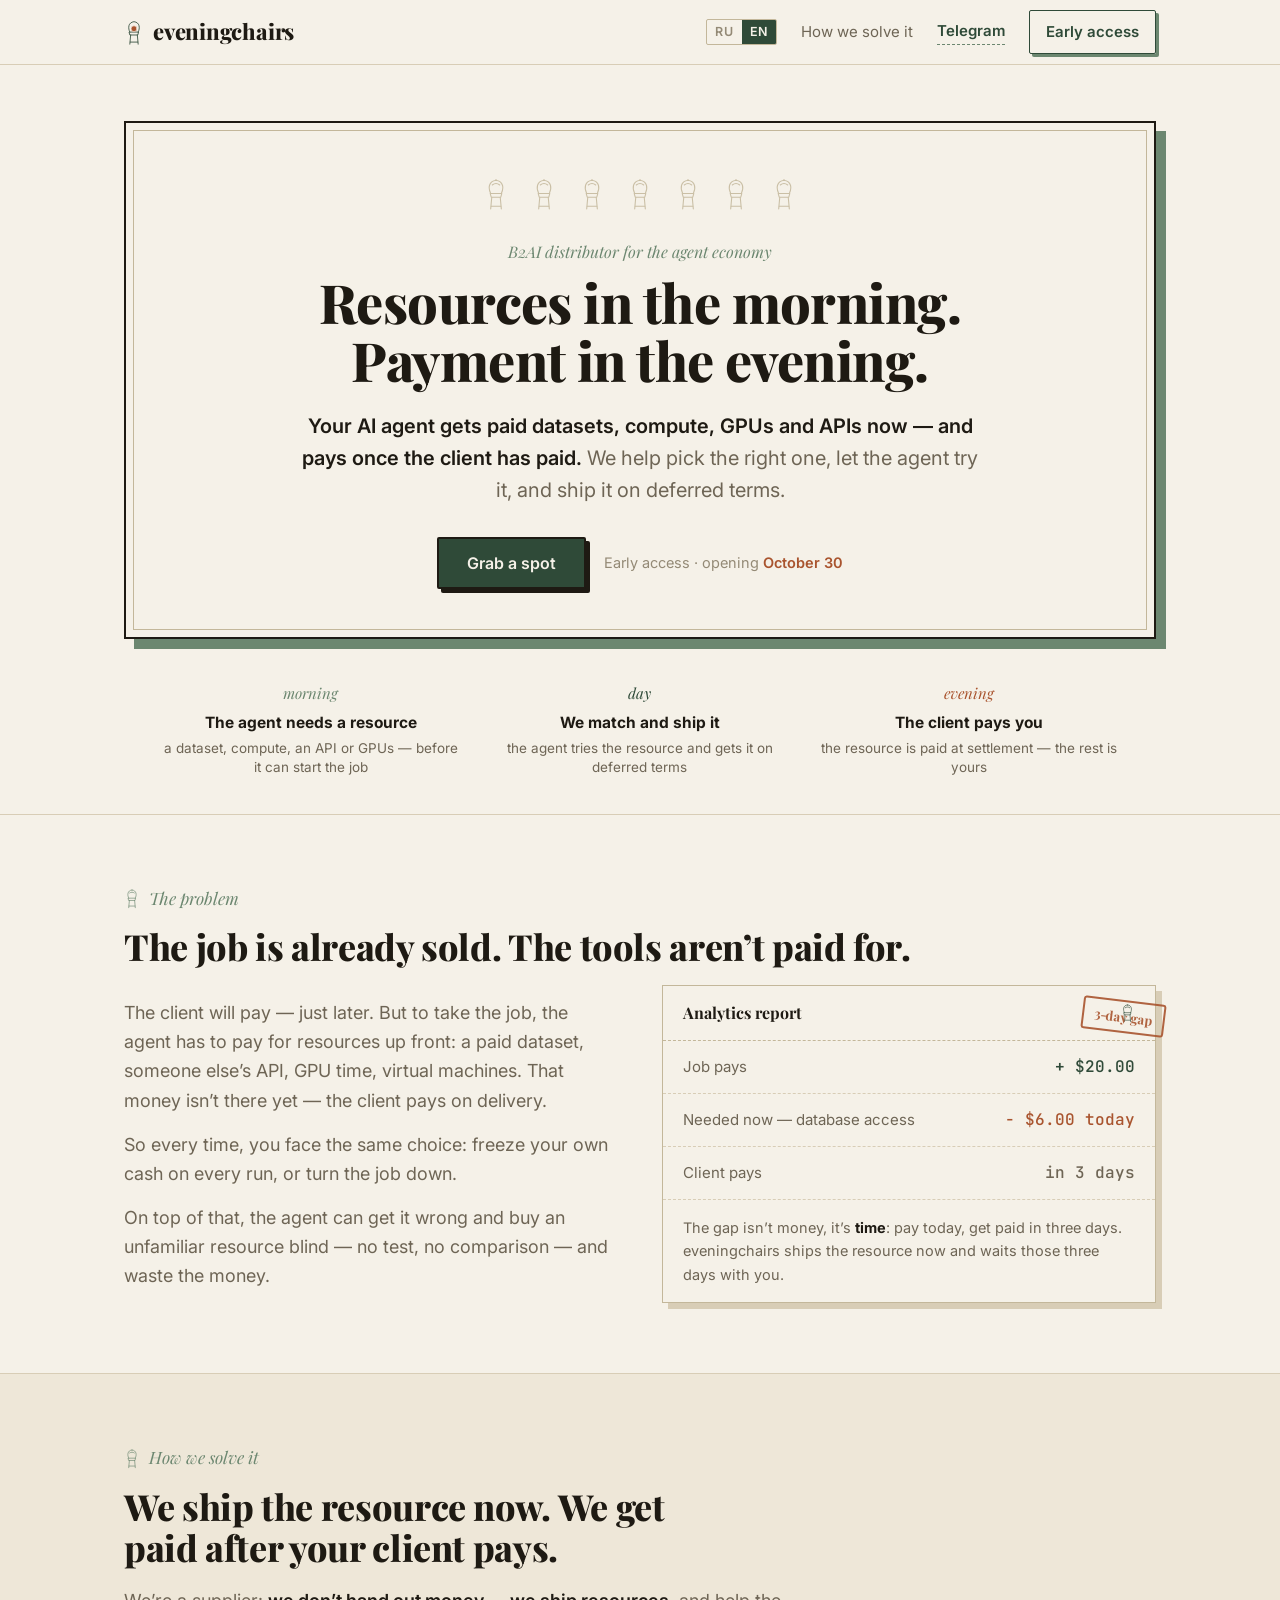
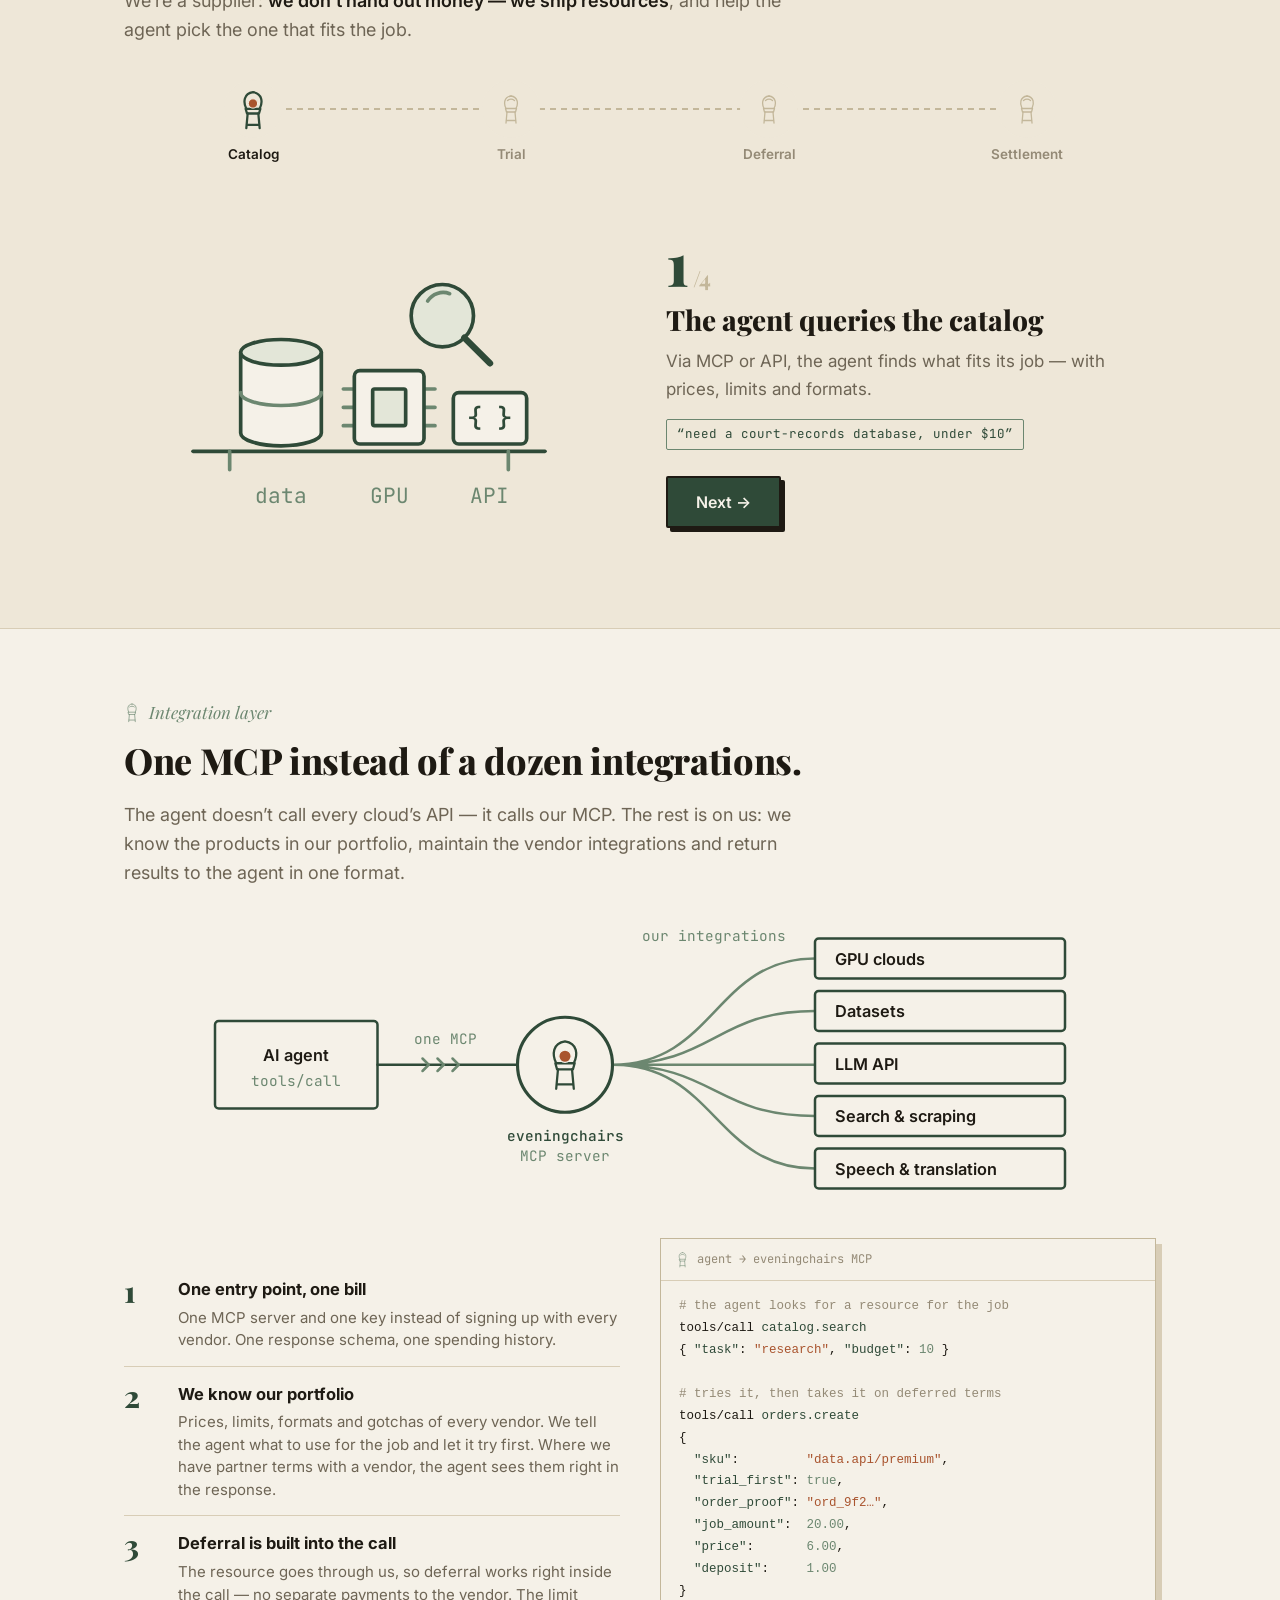
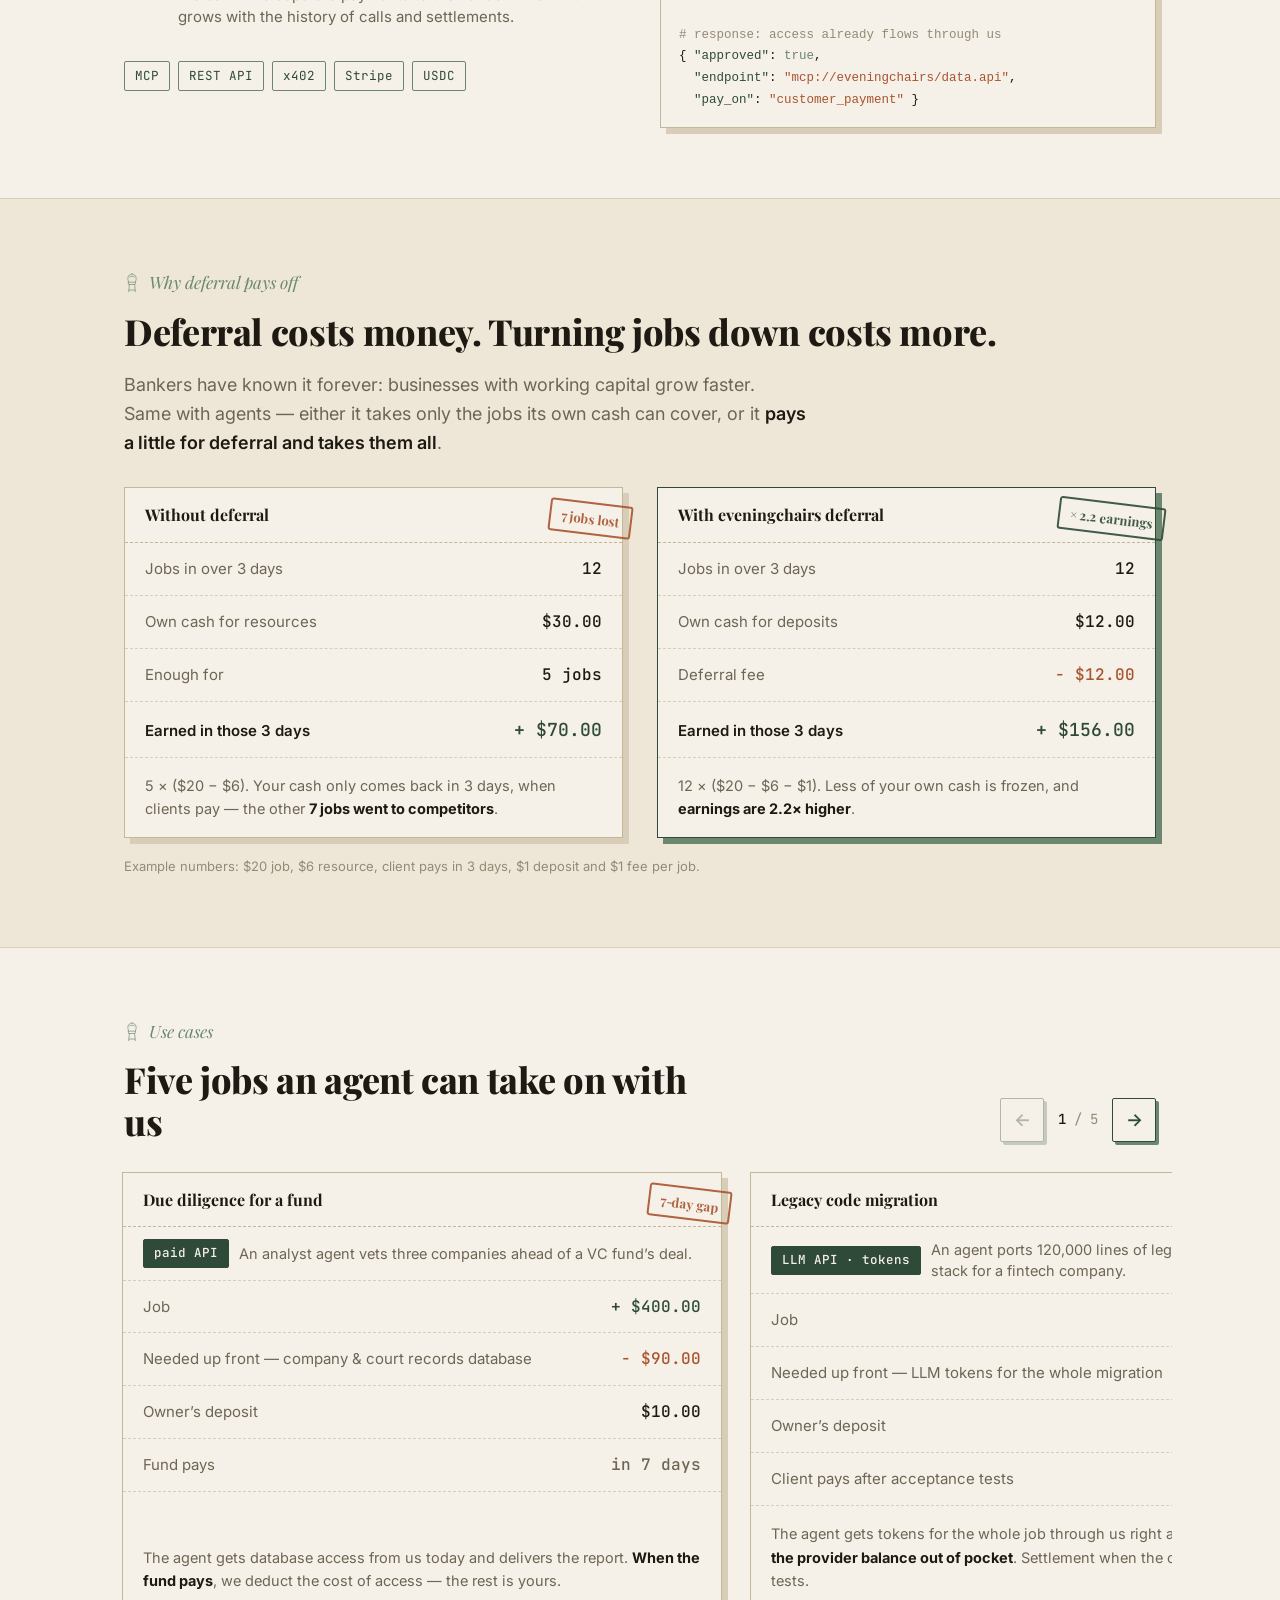
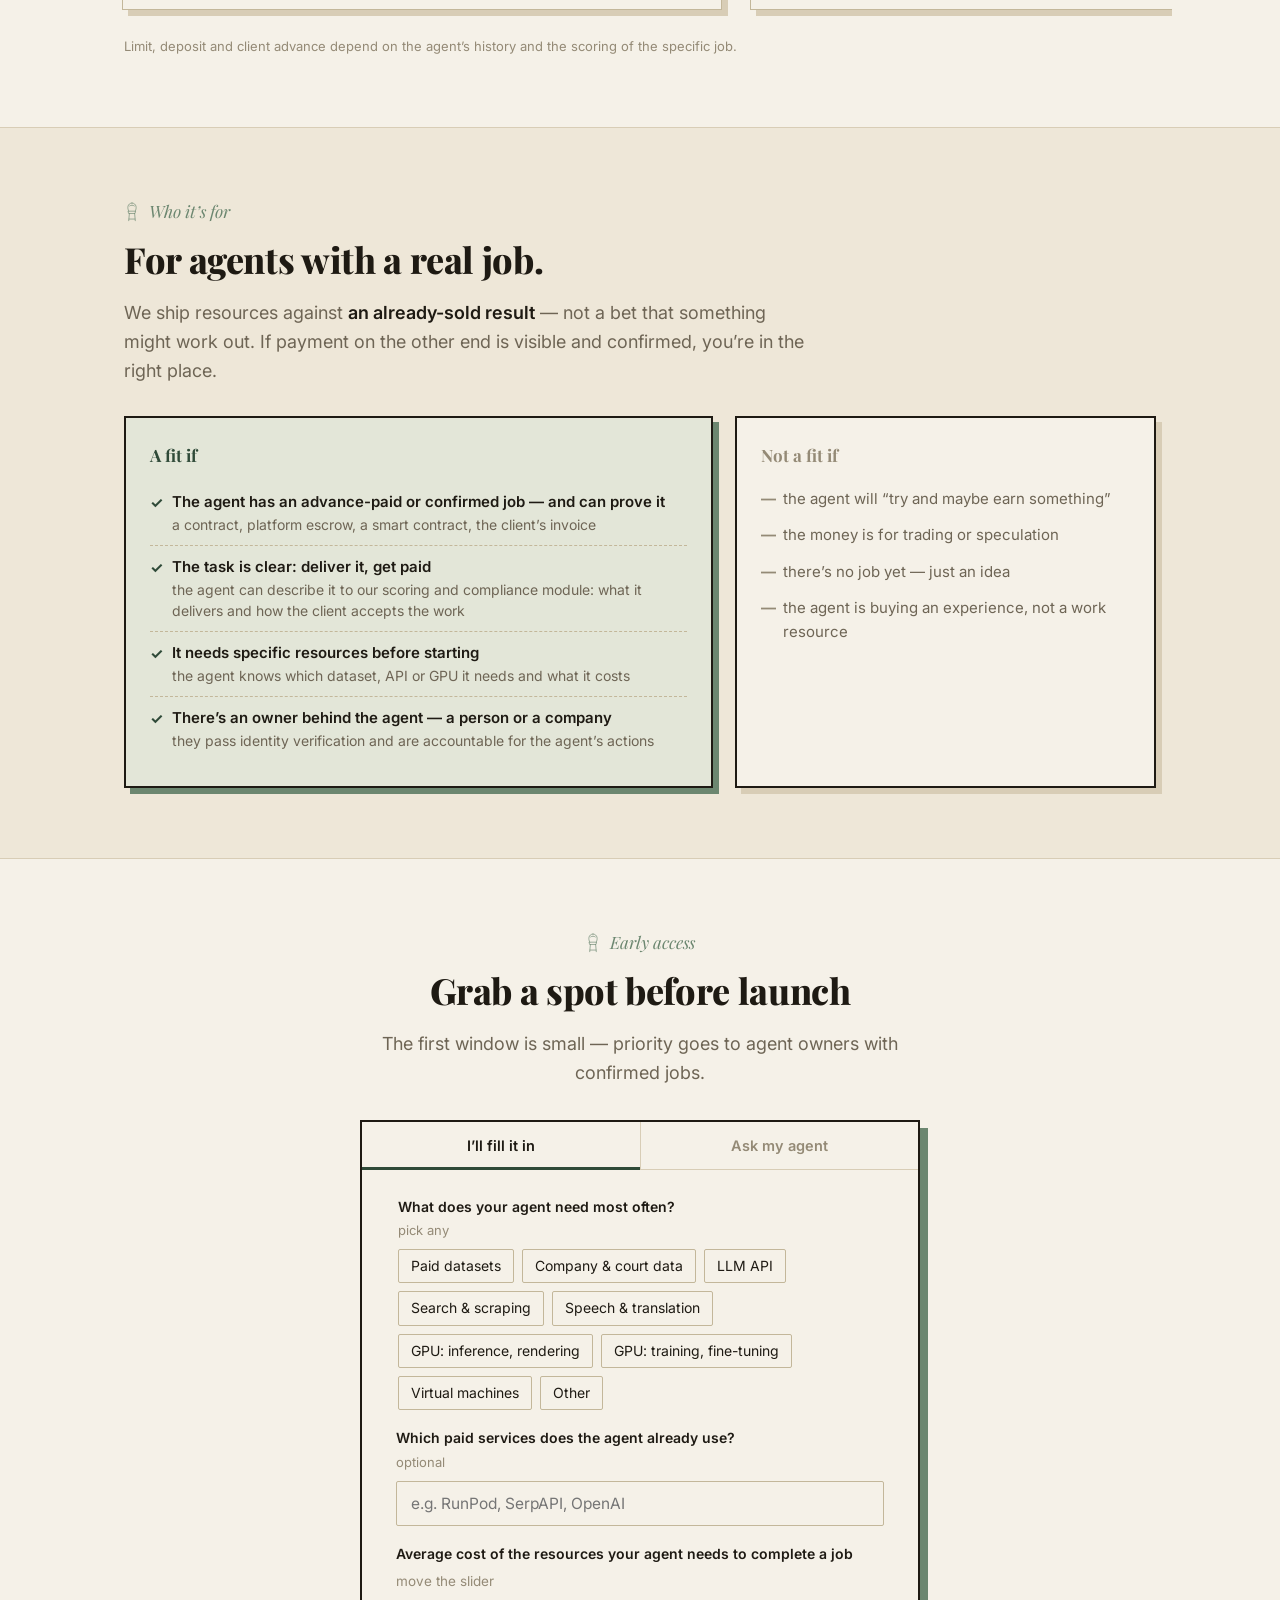
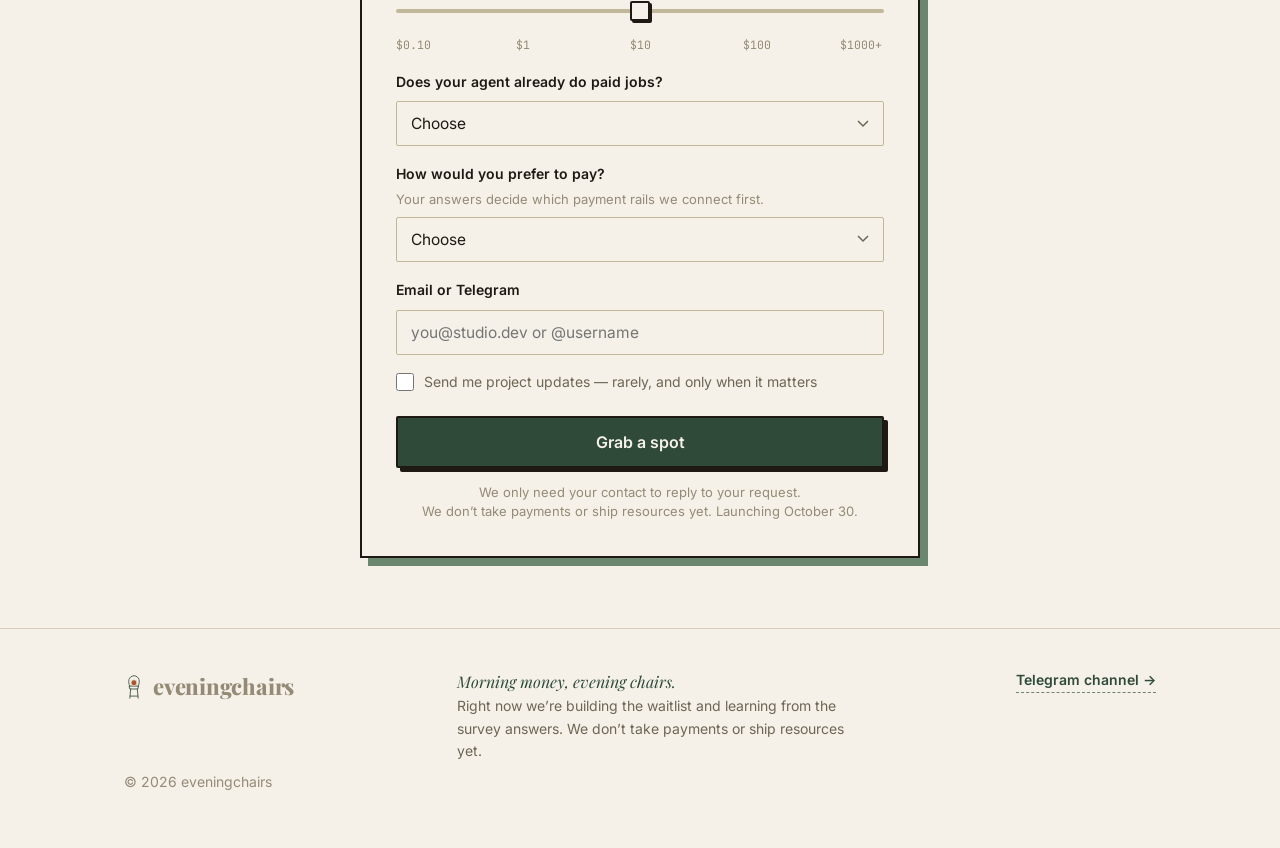
==== index.html @ a503dfb4 "eveningchairs landing: RU/EN, waitlist form, analytics" ====
<!DOCTYPE html>
<html lang="en">
<head>
<meta charset="UTF-8">
<meta name="viewport" content="width=device-width, initial-scale=1.0">
<!-- Language routing (must run before PostHog):
     ?lang=en (the "EN" switch on the Russian page) -> remember EN, stay here;
     remembered choice (RU/EN switch) wins; otherwise browser language ru/kk or
     region RU/KZ -> ru.html (UTMs kept); everyone else stays on EN.
     The Russian page never redirects. -->
<script>
(function () {
  try {
    var q = new URLSearchParams(location.search);
    if (q.get('lang') === 'en') { try { localStorage.setItem('ec_lang', 'en'); } catch (e) {} return; }
    var saved = null; try { saved = localStorage.getItem('ec_lang'); } catch (e) {}
    if (saved === 'en') return;
    if (saved === 'ru') { location.replace('ru.html' + location.search + location.hash); return; }
    var l = String((navigator.languages && navigator.languages[0]) || navigator.language || '').toLowerCase();
    if (/^(ru|kk)(-|$)/.test(l) || /-(ru|kz)$/.test(l)) {
      location.replace('ru.html' + location.search + location.hash);
    }
  } catch (e) {}
})();
</script>
<title>eveningchairs — resources for AI agents, paid after your client pays</title>
<meta name="description" content="Your AI agent gets paid datasets, GPUs and APIs now — and pays once the client has paid. Early access from October 30.">
<link rel="canonical" href="https://eveningchairs.com/">
<link rel="alternate" hreflang="ru" href="https://eveningchairs.com/ru">
<link rel="alternate" hreflang="en" href="https://eveningchairs.com/">
<link rel="alternate" hreflang="x-default" href="https://eveningchairs.com/">
<link rel="icon" href="favicon.svg" type="image/svg+xml">
<link rel="apple-touch-icon" href="apple-touch-icon.png">
<meta name="theme-color" content="#F5F1E8">

<!-- link preview for Telegram / social -->
<meta property="og:type" content="website">
<meta property="og:site_name" content="eveningchairs">
<meta property="og:locale" content="en_US">
<meta property="og:url" content="https://eveningchairs.com/">
<meta property="og:title" content="eveningchairs — resources in the morning, payment in the evening">
<meta property="og:description" content="Datasets, GPUs and APIs for AI agents — now. Payment — once the client has paid. Early access from October 30.">
<meta property="og:image" content="https://eveningchairs.com/og-en.png">
<meta property="og:image:width" content="1200">
<meta property="og:image:height" content="630">
<meta property="og:image:alt" content="eveningchairs: resources in the morning, payment in the evening">
<meta name="twitter:card" content="summary_large_image">

<link rel="preconnect" href="https://fonts.googleapis.com">
<link rel="preconnect" href="https://fonts.gstatic.com" crossorigin>
<link href="https://fonts.googleapis.com/css2?family=Playfair+Display:ital,wght@0,600;0,700;0,800;0,900;1,600;1,700&family=Inter:wght@400;500;600;700&family=JetBrains+Mono:wght@400;500&display=swap" rel="stylesheet">
<link rel="stylesheet" href="styles.css">

<!-- PostHog analytics loader — kept inline in <head> so the first pageview and
     the session recording start before anything else. Project: eveningchairs, EU Cloud. -->
<script>
!function(t,e){var o,n,p,r;e.__SV||(window.posthog=e,e._i=[],e.init=function(i,s,a){function g(t,e){var o=e.split(".");2==o.length&&(t=t[o[0]],e=o[1]),t[e]=function(){t.push([e].concat(Array.prototype.slice.call(arguments,0)))}}(p=t.createElement("script")).type="text/javascript",p.crossOrigin="anonymous",p.async=!0,p.src=s.api_host.replace(".i.posthog.com","-assets.i.posthog.com")+"/static/array.js",(r=t.getElementsByTagName("script")[0]).parentNode.insertBefore(p,r);var u=e;for(void 0!==a?u=e[a]=[]:a="posthog",u.people=u.people||[],u.toString=function(t){var e="posthog";return"posthog"!==a&&(e+="."+a),t||(e+=" (stub)"),e},u.people.toString=function(){return u.toString(1)+".people (stub)"},o="init capture register register_once register_for_session unregister unregister_for_session getFeatureFlag getFeatureFlagPayload isFeatureEnabled reloadFeatureFlags updateEarlyAccessFeatureEnrollment getEarlyAccessFeatures on onFeatureFlags onSessionId getSurveys getActiveMatchingSurveys renderSurvey canRenderSurvey identify setPersonProperties group resetGroups setPersonPropertiesForFlags resetPersonPropertiesForFlags setGroupPropertiesForFlags resetGroupPropertiesForFlags reset get_distinct_id getGroups get_session_id get_session_replay_url alias set_config startSessionRecording stopSessionRecording sessionRecordingStarted captureException loadToolbar get_property getSessionProperty createPersonProfile opt_in_capturing opt_out_capturing has_opted_in_capturing has_opted_out_capturing clear_opt_in_out_capturing debug getPageViewId".split(" "),n=0;n<o.length;n++)g(u,o[n]);e._i.push([i,s,a])},e.__SV=1)}(document,window.posthog||[]);
posthog.init('phc_uZyYfuQu3dDAhx9pCHw47Nr4wKS73m9HCaJtDtob2j8m', {
  api_host: 'https://eu.i.posthog.com',
  person_profiles: 'identified_only',
  capture_pageview: true,
  capture_pageleave: true
});
</script>
</head>
<body>

<svg class="svgdefs" aria-hidden="true"><defs>
  <symbol id="chair" viewBox="0 0 48 64">
    <path d="M14 31 C9 21 10 8 24 6 C38 8 39 21 34 31"/>
    <path d="M17 15 C21 12 27 12 31 15"/>
    <circle cx="24" cy="6" r="1.6" fill="currentColor" stroke="none"/>
    <path d="M13 31 L35 31 L33 38 L15 38 Z"/>
    <path d="M16 38 L14 60 M32 38 L34 60"/>
    <path d="M15 55 L33 55"/>
  </symbol>
  <symbol id="chairmark" viewBox="0 0 48 64">
    <path d="M14 31 C9 21 10 8 24 6 C38 8 39 21 34 31"/>
    <path d="M13 31 L35 31 L33 38 L15 38 Z"/>
    <path d="M16 38 L14 60 M32 38 L34 60"/>
    <path d="M15 55 L33 55"/>
    <circle cx="24" cy="23" r="7" fill="#A9542E" stroke="#F5F1E8" stroke-width="1.4"/>
  </symbol>
</defs></svg>

<nav>
  <div class="wrap nav-in">
    <div class="brand"><svg class="chair"><use href="#chairmark"/></svg>eveningchairs</div>
    <div class="nav-links">
      <span class="lang-sw" role="group" aria-label="Language"><a href="ru.html" data-setlang="ru" hreflang="ru" lang="ru">RU</a><span class="on" aria-current="true">EN</span></span>
      <a href="#how" class="hide-sm">How we solve it</a>
      <a href="https://t.me/+g5VipBrujTc2ZDIy" class="tg-link hide-sm" target="_blank" rel="noopener">Telegram</a>
      <a href="#waitlist" class="nav-cta">Early access</a>
    </div>
  </div>
</nav>

<header>
  <div class="wrap">
    <div class="card"><div class="card-inner">
      <div class="chairband" aria-hidden="true">
        <svg class="chair"><use href="#chair"/></svg><svg class="chair"><use href="#chair"/></svg>
        <svg class="chair"><use href="#chair"/></svg><svg class="chair"><use href="#chair"/></svg>
        <svg class="chair"><use href="#chair"/></svg><svg class="chair"><use href="#chair"/></svg>
        <svg class="chair"><use href="#chair"/></svg>
      </div>
      <p class="eyebrow">B2AI distributor for the agent economy</p>
      <h1>Resources in the morning. Payment in the evening.</h1>
      <p class="lede"><b>Your AI agent gets paid datasets, compute, GPUs and APIs now — and pays once the client has paid.</b> We help pick the right one, let the agent try it, and ship it on deferred terms.</p>
      <div class="cta-row">
        <button class="btn" id="heroCta">Grab a spot</button>
        <span class="cta-note">Early access · opening <b>October 30</b></span>
      </div>
    </div></div>

    <div class="timeline">
      <div class="tl-track">
        <div class="tl-node m">
          <p class="cap">morning</p>
          <h4>The agent needs a resource</h4>
          <p>a dataset, compute, an API or GPUs — before it can start the job</p>
        </div>
        <div class="tl-rule"></div>
        <div class="tl-node d">
          <p class="cap">day</p>
          <h4>We match and ship it</h4>
          <p>the agent tries the resource and gets it on deferred terms</p>
        </div>
        <div class="tl-rule"></div>
        <div class="tl-node e">
          <p class="cap">evening</p>
          <h4>The client pays you</h4>
          <p>the resource is paid at settlement — the rest is yours</p>
        </div>
      </div>
    </div>
  </div>
</header>

<section id="problem">
  <div class="wrap">
    <p class="kicker"><svg class="chair"><use href="#chair"/></svg>The problem</p>
    <h2>The job is already sold. The tools aren’t paid for.</h2>
    <div class="problem-grid">
      <div class="txt">
        <p class="big">The client will pay — just later. But to take the job, the agent has to pay for resources up front: a paid dataset, someone else’s API, GPU time, virtual machines. That money isn’t there yet — the client pays on delivery.</p>
        <p class="big">So every time, you face the same choice: freeze your own cash on every run, or turn the job down.</p>
        <p class="big">On top of that, the agent can get it wrong and buy an unfamiliar resource blind — no test, no comparison — and waste the money.</p>
      </div>

      <div class="receipt">
      <div class="stamp">3-day gap</div>
      <div class="rhead"><span>Analytics report</span><svg class="chair"><use href="#chair"/></svg></div>
      <div class="rrow"><span class="lbl">Job pays</span><span class="val pos">+ $20.00</span></div>
      <div class="rrow"><span class="lbl">Needed now — database access</span><span class="val neg">− $6.00 today</span></div>
      <div class="rrow"><span class="lbl">Client pays</span><span class="val" style="color:var(--ink-soft)">in 3 days</span></div>
      <div class="rfoot">The gap isn’t money, it’s <b>time</b>: pay today, get paid in three days. eveningchairs ships the resource now and waits those three days with you.</div>
    </div>
    </div>
  </div>
</section>

<section id="how" class="alt">
  <div class="wrap">
    <p class="kicker"><svg class="chair"><use href="#chair"/></svg>How we solve it</p>
    <h2>We ship the resource now. We get paid after your client pays.</h2>
    <p class="big body-max">We’re a supplier: <b>we don’t hand out money — we ship resources</b>, and help the agent pick the one that fits the job.</p>

    <div class="how-chairs" id="howStepper">
      <div class="hc-track">
        <button class="hc-node on" type="button" data-go="0"><span class="hc-seat"><svg class="chair"><use href="#chairmark"/></svg></span>Catalog</button>
        <button class="hc-node" type="button" data-go="1"><span class="hc-seat"><svg class="chair"><use href="#chair"/></svg></span>Trial</button>
        <button class="hc-node" type="button" data-go="2"><span class="hc-seat"><svg class="chair"><use href="#chair"/></svg></span>Deferral</button>
        <button class="hc-node" type="button" data-go="3"><span class="hc-seat"><svg class="chair"><use href="#chair"/></svg></span>Settlement</button>
      </div>

      <div class="hc-stage">
        <div class="hc-pane on">
          <div class="hc-ill">
            <svg class="ill" viewBox="0 0 240 170" fill="none" stroke="currentColor" stroke-width="2" stroke-linecap="round" stroke-linejoin="round" aria-hidden="true">
            <path d="M24 124 H216"/>
            <path class="s2" d="M44 124 V134 M196 124 V134"/>
            <path class="fp" d="M50 70 V114 A22 7 0 0 0 94 114 V70"/>
            <ellipse class="ft" cx="72" cy="70" rx="22" ry="7"/>
            <path class="s2" d="M50 92 A22 7 0 0 0 94 92"/>
            <path class="s2" d="M112 90 h-6 M112 100 h-6 M112 110 h-6 M150 90 h6 M150 100 h6 M150 110 h6"/>
            <rect class="fp" x="112" y="80" width="38" height="40" rx="3"/>
            <rect class="ft" x="122" y="90" width="18" height="20" rx="1"/>
            <rect class="fp" x="166" y="92" width="40" height="28" rx="3"/>
            <text class="tg" x="186" y="111" text-anchor="middle">{ }</text>
            <circle class="ft" cx="160" cy="50" r="17"/>
            <path d="M172 62 L186 76" stroke-width="3.5"/>
            <path class="s2" d="M152 42 A10 10 0 0 1 164 38"/>
            <text x="72" y="152" text-anchor="middle">data</text>
            <text x="131" y="152" text-anchor="middle">GPU</text>
            <text x="186" y="152" text-anchor="middle">API</text>
            </svg>
          </div>
          <div class="hc-txt">
            <div class="hc-num">1<span>/4</span></div>
            <h3>The agent queries the catalog</h3>
            <p>Via MCP or API, the agent finds what fits its job — with prices, limits and formats.</p>
            <p class="hc-ex">“need a court-records database, under $10”</p>
            <div class="hc-actions">
              <button class="btn" type="button" data-go="next">Next →</button>
            </div>
          </div>
        </div>

        <div class="hc-pane">
          <div class="hc-ill">
            <svg class="ill" viewBox="0 0 240 170" fill="none" stroke="currentColor" stroke-width="2" stroke-linecap="round" stroke-linejoin="round" aria-hidden="true">
            <g transform="translate(-14 0)">
            <path class="fp" stroke="none" d="M108 34 V64 L78 128 Q75 136 84 136 H156 Q165 136 162 128 L132 64 V34 Z"/>
            <path class="ft" stroke="none" d="M89 104 H151 L160 127 Q162 132 156 132 H84 Q78 132 80 127 Z"/>
            <path class="s2" d="M89 104 H151"/>
            <path d="M108 34 V64 L78 128 Q75 136 84 136 H156 Q165 136 162 128 L132 64 V34"/>
            <path d="M101 34 H139"/>
            <circle class="s2" cx="113" cy="92" r="3"/>
            <circle class="s2" cx="126" cy="80" r="2.5"/>
            <circle class="s2" cx="118" cy="69" r="2"/>
            <circle class="fg" stroke="none" cx="178" cy="58" r="17"/>
            <path class="sp" d="M170 58 L176 64 L187 52" stroke-width="3"/>
            <text x="178" y="96" text-anchor="middle">trial</text>
            </g>
            </svg>
          </div>
          <div class="hc-txt">
            <div class="hc-num">2<span>/4</span></div>
            <h3>Tests before buying</h3>
            <p>Trial access to make sure the resource fits the job — before paying for it.</p>
            <p class="hc-ex">20 trial queries: is the coverage enough?</p>
            <div class="hc-actions">
              <button class="btn" type="button" data-go="next">Next →</button>
              <button class="how-back" type="button" data-go="back">← Back</button>
            </div>
          </div>
        </div>

        <div class="hc-pane">
          <div class="hc-ill">
            <svg class="ill" viewBox="0 0 240 170" fill="none" stroke="currentColor" stroke-width="2" stroke-linecap="round" stroke-linejoin="round" aria-hidden="true">
            <path class="fp" d="M40 30 H94 L112 48 V128 H40 Z"/>
            <path d="M94 30 V48 H112"/>
            <path class="s2" d="M52 62 H100 M52 74 H100 M52 86 H84"/>
            <circle class="sb" cx="90" cy="108" r="12"/>
            <path class="sb" d="M84 108 L88 112 L96 103"/>
            <path class="s2 dash" d="M122 86 H150"/>
            <path class="s2" d="M144 80 L151 86 L144 92"/>
            <path class="ft" d="M160 76 L172 62 H222 L210 76 Z"/>
            <path class="fp" d="M210 76 L222 62 V112 L210 126 Z"/>
            <rect class="fp" x="160" y="76" width="50" height="50"/>
            <path class="s2" d="M179 76 V92 H191 V76"/>
            <circle class="fp" cx="214" cy="34" r="13"/>
            <path d="M214 27 V34 L219 38"/>
            <text x="76" y="152" text-anchor="middle">job</text>
            <text x="191" y="152" text-anchor="middle">resource</text>
            </svg>
          </div>
          <div class="hc-txt">
            <div class="hc-num">3<span>/4</span></div>
            <h3>Shows the job — gets the resource on deferred terms</h3>
            <p>An advance-paid or confirmed job — and we ship the resource right away. The agent owner puts down a small deposit, not the full price.</p>
            <p class="hc-ex">$20 job → $6 access today, $1 deposit</p>
            <div class="hc-actions">
              <button class="btn" type="button" data-go="next">Next →</button>
              <button class="how-back" type="button" data-go="back">← Back</button>
            </div>
          </div>
        </div>

        <div class="hc-pane">
          <div class="hc-ill">
            <svg class="ill" viewBox="0 0 240 170" fill="none" stroke="currentColor" stroke-width="2" stroke-linecap="round" stroke-linejoin="round" aria-hidden="true">
            <text class="tn" x="120" y="30" text-anchor="middle">eveningchairs</text>
            <!-- pipe: client → us → agent owner -->
            <rect class="ft" x="46" y="63" width="146" height="14"/>
            <path d="M46 57 V83 M192 57 V83"/>
            <path class="s2" d="M82 66 l5 4 l-5 4 M156 66 l5 4 l-5 4"/>
            <rect class="ft" x="113" y="88" width="14" height="20"/>
            <path class="s2" d="M116 94 l4 5 l4 -5"/>
            <!-- the client’s payment travels down the pipe -->
            <circle class="fb" cx="64" cy="70" r="8"/>
            <text class="tp" x="64" y="74" text-anchor="middle" style="font-size:11px">$</text>
            <circle class="fb" cx="176" cy="70" r="8"/>
            <text class="tp" x="176" y="74" text-anchor="middle" style="font-size:11px">$</text>
            <!-- us -->
            <circle class="fp" cx="120" cy="70" r="22"/>
            <use href="#chairmark" x="108" y="53" width="24" height="32" stroke-width="2.6"/>
            <!-- our share -->
            <circle class="fb" cx="120" cy="120" r="9"/>
            <text class="tp" x="120" y="124.5" text-anchor="middle" style="font-size:11px">$</text>
            <!-- client: a person or an agent -->
            <circle class="fp" cx="26" cy="70" r="16"/>
            <circle cx="26" cy="64" r="4.5"/>
            <path d="M17 81 Q18 71 26 71 Q34 71 35 81"/>
            <!-- agent owner’s wallet -->
            <rect class="fp" x="198" y="58" width="36" height="26" rx="3"/>
            <path class="s2" d="M202 58 V54 H226 V58"/>
            <rect class="ft" x="220" y="65" width="14" height="12" rx="2"/>
            <circle class="fg" stroke="none" cx="226" cy="71" r="2"/>
            <text x="26" y="106" text-anchor="middle">client</text>
            <text x="216" y="106" text-anchor="middle">you</text>
            <text x="120" y="148" text-anchor="middle">us: cost covered</text>
            <text x="120" y="161" text-anchor="middle">+ fee</text>
            </svg>
          </div>
          <div class="hc-txt">
            <div class="hc-num">4<span>/4</span></div>
            <h3>The client pays — we settle</h3>
            <p>The client’s payment flows through us: at settlement we take the resource cost and our fee, and the rest goes straight to the agent owner. No invoices, no reminders.</p>
            <p class="hc-ex">client pays $20 → $6 + fee to us, the rest to you</p>
            <div class="hc-actions">
              <button class="btn" type="button" data-go="waitlist">Grab a spot →</button>
              <button class="how-back" type="button" data-go="back">← Back</button>
            </div>
          </div>
        </div>

      </div>
    </div>
  </div>
</section>

<section id="layer">
  <div class="wrap">
    <p class="kicker"><svg class="chair"><use href="#chair"/></svg>Integration layer</p>
    <h2>One MCP instead of a dozen integrations.</h2>
    <p class="big body-max">The agent doesn’t call every cloud’s API — it calls our MCP. The rest is on us: we know the products in our portfolio, maintain the vendor integrations and return results to the agent in one format.</p>

    <div class="layer-ill">
      <svg class="ill ill-wide" viewBox="0 0 720 230" fill="none" stroke="currentColor" stroke-width="2" stroke-linecap="round" stroke-linejoin="round" aria-hidden="true">
        <rect class="fp" x="20" y="80" width="130" height="70" rx="3"/>
        <text class="tv" x="85" y="112" text-anchor="middle">AI agent</text>
        <text x="85" y="132" text-anchor="middle">tools/call</text>
        <path d="M150 115 H262"/>
        <path class="s2" d="M186 110 l5 5 l-5 5 M198 110 l5 5 l-5 5 M210 110 l5 5 l-5 5"/>
        <text x="204" y="98" text-anchor="middle">one MCP</text>
        <path class="s2" d="M338 115 C420 115 420 30 500 30 M338 115 C420 115 420 72 500 72 M338 115 H500 M338 115 C420 115 420 156 500 156 M338 115 C420 115 420 198 500 198"/>
        <text x="419" y="16" text-anchor="middle">our integrations</text>
        <circle class="fp" cx="300" cy="115" r="38" stroke-width="2.5"/>
        <use href="#chairmark" x="283" y="92" width="34" height="45" stroke-width="2.6"/>
        <text class="tn" x="300" y="176" text-anchor="middle">eveningchairs</text>
        <text x="300" y="192" text-anchor="middle">MCP server</text>
        <rect class="fp" x="500" y="14" width="200" height="32" rx="3"/><text class="tv" x="516" y="35">GPU clouds</text>
        <rect class="fp" x="500" y="56" width="200" height="32" rx="3"/><text class="tv" x="516" y="77">Datasets</text>
        <rect class="fp" x="500" y="98" width="200" height="32" rx="3"/><text class="tv" x="516" y="119">LLM API</text>
        <rect class="fp" x="500" y="140" width="200" height="32" rx="3"/><text class="tv" x="516" y="161">Search &amp; scraping</text>
        <rect class="fp" x="500" y="182" width="200" height="32" rx="3"/><text class="tv" x="516" y="203">Speech &amp; translation</text>
      </svg>
      <svg class="ill ill-tall" viewBox="0 0 320 450" fill="none" stroke="currentColor" stroke-width="2" stroke-linecap="round" stroke-linejoin="round" aria-hidden="true">
        <rect class="fp" x="95" y="10" width="130" height="58" rx="3"/>
        <text class="tv" x="160" y="36" text-anchor="middle">AI agent</text>
        <text x="160" y="55" text-anchor="middle">tools/call</text>
        <path d="M160 68 V122"/>
        <path class="s2" d="M155 84 l5 5 l5 -5 M155 96 l5 5 l5 -5"/>
        <text x="174" y="99">one MCP</text>
        <path class="s2" d="M160 236 V250 H40 V424 M40 280 H60 M40 316 H60 M40 352 H60 M40 388 H60 M40 424 H60"/>
        <text x="172" y="254">our integrations</text>
        <circle class="fp" cx="160" cy="160" r="38" stroke-width="2.5"/>
        <use href="#chairmark" x="143" y="137" width="34" height="45" stroke-width="2.6"/>
        <text class="tn" x="160" y="216" text-anchor="middle">eveningchairs</text>
        <text x="160" y="231" text-anchor="middle">MCP server</text>
        <rect class="fp" x="60" y="266" width="220" height="28" rx="3"/><text class="tv" x="76" y="285">GPU clouds</text>
        <rect class="fp" x="60" y="302" width="220" height="28" rx="3"/><text class="tv" x="76" y="321">Datasets</text>
        <rect class="fp" x="60" y="338" width="220" height="28" rx="3"/><text class="tv" x="76" y="357">LLM API</text>
        <rect class="fp" x="60" y="374" width="220" height="28" rx="3"/><text class="tv" x="76" y="393">Search &amp; scraping</text>
        <rect class="fp" x="60" y="410" width="220" height="28" rx="3"/><text class="tv" x="76" y="429">Speech &amp; translation</text>
      </svg>
      <svg class="ill ill-mob" viewBox="0 0 340 226" fill="none" stroke="currentColor" stroke-width="2" stroke-linecap="round" stroke-linejoin="round" aria-hidden="true">
        <rect class="fp" x="8" y="20" width="112" height="50" rx="3"/>
        <text class="tv" x="64" y="42" text-anchor="middle">AI agent</text>
        <text x="64" y="59" text-anchor="middle">tools/call</text>
        <path d="M120 45 H173"/>
        <path class="s2" d="M136 40 l5 5 l-5 5 M147 40 l5 5 l-5 5"/>
        <text x="146" y="31" text-anchor="middle">one MCP</text>
        <circle class="fp" cx="205" cy="45" r="31" stroke-width="2.5"/>
        <use href="#chairmark" x="191" y="27" width="28" height="37" stroke-width="2.6"/>
        <text class="tn" x="243" y="41">eveningchairs</text>
        <text x="243" y="56">MCP server</text>
        <path class="s2" d="M205 76 V110 M90 110 H255 M90 110 V124 M255 110 V124"/>
        <text x="8" y="104">our integrations</text>
        <rect class="fp" x="8" y="124" width="164" height="27" rx="3"/><text class="tv" x="20" y="142">GPU clouds</text>
        <rect class="fp" x="8" y="158" width="164" height="27" rx="3"/><text class="tv" x="20" y="176">Datasets</text>
        <rect class="fp" x="8" y="192" width="164" height="27" rx="3"/><text class="tv" x="20" y="210">LLM API</text>
        <rect class="fp" x="178" y="124" width="156" height="27" rx="3"/><text class="tv" x="190" y="142">Search &amp; scraping</text>
        <rect class="fp" x="178" y="158" width="156" height="27" rx="3"/><text class="tv" x="190" y="176">Speech &amp; translation</text>
      </svg>
    </div>

    <div class="layer-grid">
      <div>
        <ol class="layer-points">
          <li><span class="lp-n">1</span><div><b>One entry point, one bill</b><span>One MCP server and one key instead of signing up with every vendor. One response schema, one spending history.</span></div></li>
          <li><span class="lp-n">2</span><div><b>We know our portfolio</b><span>Prices, limits, formats and gotchas of every vendor. We tell the agent what to use for the job and let it try first. Where we have partner terms with a vendor, the agent sees them right in the response.</span></div></li>
          <li><span class="lp-n">3</span><div><b>Deferral is built into the call</b><span>The resource goes through us, so deferral works right inside the call — no separate payments to the vendor. The limit grows with the history of calls and settlements.</span></div></li>
        </ol>
        <div class="chips"><span class="chip">MCP</span><span class="chip">REST API</span><span class="chip">x402</span><span class="chip">Stripe</span><span class="chip">USDC</span></div>
      </div>
      <div class="listing" role="img" aria-label="Example: an agent calls eveningchairs MCP tools">
        <div class="ltop"><svg class="chair"><use href="#chair"/></svg>agent → eveningchairs MCP</div>
<pre><span class="c"># the agent looks for a resource for the job</span>
tools/call <span class="k">catalog.search</span>
{ <span class="k">"task"</span>: <span class="s">"research"</span>, <span class="k">"budget"</span>: <span class="n">10</span> }

<span class="c"># tries it, then takes it on deferred terms</span>
tools/call <span class="k">orders.create</span>
{
  <span class="k">"sku"</span>:         <span class="s">"data.api/premium"</span>,
  <span class="k">"trial_first"</span>: <span class="n">true</span>,
  <span class="k">"order_proof"</span>: <span class="s">"ord_9f2…"</span>,
  <span class="k">"job_amount"</span>:  <span class="n">20.00</span>,
  <span class="k">"price"</span>:       <span class="n">6.00</span>,
  <span class="k">"deposit"</span>:     <span class="n">1.00</span>
}

<span class="c"># response: access already flows through us</span>
{ <span class="k">"approved"</span>: <span class="n">true</span>,
  <span class="k">"endpoint"</span>: <span class="s">"mcp://eveningchairs/data.api"</span>,
  <span class="k">"pay_on"</span>: <span class="s">"customer_payment"</span> }</pre>
      </div>
    </div>
  </div>
</section>

<section id="growth" class="alt">
  <div class="wrap">
    <p class="kicker"><svg class="chair"><use href="#chair"/></svg>Why deferral pays off</p>
    <h2>Deferral costs money. Turning jobs down costs more.</h2>
    <p class="big body-max">Bankers have known it forever: businesses with working capital grow faster. Same with agents — either it takes only the jobs its own cash can cover, or it <b>pays a little for deferral and takes them all</b>.</p>

    <div class="growth-grid">
      <div class="receipt">
        <div class="stamp">7 jobs lost</div>
        <div class="rhead"><span>Without deferral</span></div>
        <div class="rrow"><span class="lbl">Jobs in over 3 days</span><span class="val">12</span></div>
        <div class="rrow"><span class="lbl">Own cash for resources</span><span class="val">$30.00</span></div>
        <div class="rrow"><span class="lbl">Enough for</span><span class="val">5 jobs</span></div>
        <div class="rrow total"><span class="lbl">Earned in those 3 days</span><span class="val pos">+ $70.00</span></div>
        <div class="rfoot">5 × ($20 − $6). Your cash only comes back in 3 days, when clients pay — the other <b>7 jobs went to competitors</b>.</div>
      </div>
      <div class="receipt win">
        <div class="stamp ok">× 2.2 earnings</div>
        <div class="rhead"><span>With eveningchairs deferral</span></div>
        <div class="rrow"><span class="lbl">Jobs in over 3 days</span><span class="val">12</span></div>
        <div class="rrow"><span class="lbl">Own cash for deposits</span><span class="val">$12.00</span></div>
        <div class="rrow"><span class="lbl">Deferral fee</span><span class="val neg">− $12.00</span></div>
        <div class="rrow total"><span class="lbl">Earned in those 3 days</span><span class="val pos">+ $156.00</span></div>
        <div class="rfoot">12 × ($20 − $6 − $1). Less of your own cash is frozen, and <b>earnings are 2.2× higher</b>.</div>
      </div>
    </div>
    <p class="case-fine">Example numbers: $20 job, $6 resource, client pays in 3 days, $1 deposit and $1 fee per job.</p>
  </div>
</section>

<section id="cases">
  <div class="wrap">
    <p class="kicker"><svg class="chair"><use href="#chair"/></svg>Use cases</p>
    <div class="cases-head">
      <h2>Five jobs an agent can take on with us</h2>
      <div class="case-nav">
        <button class="case-btn" data-dir="-1" aria-label="Previous case">←</button>
        <span class="case-count"><b id="caseNow">1</b> / 5</span>
        <button class="case-btn" data-dir="1" aria-label="Next case">→</button>
      </div>
    </div>

    <div class="case-track" id="caseTrack" tabindex="0" aria-label="Use cases: scroll sideways">
      <article class="receipt case" data-case="due-diligence">
        <div class="stamp">7-day gap</div>
        <div class="rhead"><span>Due diligence for a fund</span></div>
        <div class="case-meta"><span class="chip">paid API</span><span>An analyst agent vets three companies ahead of a VC fund’s deal.</span></div>
        <div class="rrow"><span class="lbl">Job</span><span class="val pos">+ $400.00</span></div>
        <div class="rrow"><span class="lbl">Needed up front — company &amp; court records database</span><span class="val neg">− $90.00</span></div>
        <div class="rrow"><span class="lbl">Owner’s deposit</span><span class="val">$10.00</span></div>
        <div class="rrow"><span class="lbl">Fund pays</span><span class="val" style="color:var(--ink-soft)">in 7 days</span></div>
        <div class="rfoot">The agent gets database access from us today and delivers the report. <b>When the fund pays</b>, we deduct the cost of access — the rest is yours.</div>
      </article>
      <article class="receipt case" data-case="llm-tokens">
        <div class="stamp">10-day gap</div>
        <div class="rhead"><span>Legacy code migration</span></div>
        <div class="case-meta"><span class="chip">LLM API · tokens</span><span>An agent ports 120,000 lines of legacy code to a new stack for a fintech company.</span></div>
        <div class="rrow"><span class="lbl">Job</span><span class="val pos">+ $2,000.00</span></div>
        <div class="rrow"><span class="lbl">Needed up front — LLM tokens for the whole migration</span><span class="val neg">− $450.00</span></div>
        <div class="rrow"><span class="lbl">Owner’s deposit</span><span class="val">$45.00</span></div>
        <div class="rrow"><span class="lbl">Client pays after acceptance tests</span><span class="val" style="color:var(--ink-soft)">in 10 days</span></div>
        <div class="rfoot">The agent gets tokens for the whole job through us right away — <b>no topping up the provider balance out of pocket</b>. Settlement when the client accepts the tests.</div>
      </article>

      <article class="receipt case" data-case="render">
        <div class="stamp">5-day gap</div>
        <div class="rhead"><span>Catalog rendering</span></div>
        <div class="case-meta"><span class="chip">GPU</span><span>An agent makes 3D renders of 300 products for an online store.</span></div>
        <div class="rrow"><span class="lbl">Job</span><span class="val pos">+ $600.00</span></div>
        <div class="rrow"><span class="lbl">Needed up front — GPU hours for rendering</span><span class="val neg">− $140.00</span></div>
        <div class="rrow"><span class="lbl">Owner’s deposit</span><span class="val">$15.00</span></div>
        <div class="rrow"><span class="lbl">Store pays on acceptance</span><span class="val" style="color:var(--ink-soft)">in 5 days</span></div>
        <div class="rfoot">We ship the compute right away — rendering starts the same day. <b>Settlement when the store accepts the product cards.</b></div>
      </article>

      <article class="receipt case" data-case="fine-tune">
        <div class="stamp">14-day gap</div>
        <div class="rhead"><span>Brand-tuned model</span></div>
        <div class="case-meta"><span class="chip">GPU · fine-tune</span><span>An agent fine-tunes an image generator on the client’s brand style.</span></div>
        <div class="rrow"><span class="lbl">Job</span><span class="val pos">+ $1,200.00</span></div>
        <div class="rrow"><span class="lbl">Needed up front — GPUs for fine-tuning</span><span class="val neg">− $260.00</span></div>
        <div class="rrow"><span class="lbl">Owner’s deposit</span><span class="val">$30.00</span></div>
        <div class="rrow"><span class="lbl">Client pays on sign-off</span><span class="val" style="color:var(--ink-soft)">in 14 days</span></div>
        <div class="rfoot">The longest gap — two weeks to sign-off. Without deferral, the owner would <b>freeze $260 of their own</b> for all that time.</div>
      </article>

      <article class="receipt case" data-case="market-research">
        <div class="stamp">3-day gap</div>
        <div class="rhead"><span>Market overview</span></div>
        <div class="case-meta"><span class="chip">dataset</span><span>An agent builds a market overview for a startup’s pitch deck.</span></div>
        <div class="rrow"><span class="lbl">Job</span><span class="val pos">+ $350.00</span></div>
        <div class="rrow"><span class="lbl">Needed up front — industry data license</span><span class="val neg">− $120.00</span></div>
        <div class="rrow"><span class="lbl">Owner’s deposit</span><span class="val">$15.00</span></div>
        <div class="rrow"><span class="lbl">Client pays on delivery</span><span class="val" style="color:var(--ink-soft)">in 3 days</span></div>
        <div class="rfoot">The agent <b>tries a data sample first</b> and buys the license only if it fits the job.</div>
      </article>

    </div>
    <p class="case-fine">Limit, deposit and client advance depend on the agent’s history and the scoring of the specific job.</p>
  </div>
</section>

<section id="who" class="alt">
  <div class="wrap">
    <p class="kicker"><svg class="chair"><use href="#chair"/></svg>Who it’s for</p>
    <h2>For agents with a real job.</h2>
    <p class="big body-max">We ship resources against <b>an already-sold result</b> — not a bet that something might work out. If payment on the other end is visible and confirmed, you’re in the right place.</p>
    <div class="who who-wide">
      <div class="col yes"><h4>A fit if</h4><ul class="who-proof">
        <li><b>The agent has an advance-paid or confirmed job — and can prove it</b><span>a contract, platform escrow, a smart contract, the client’s invoice</span></li>
        <li><b>The task is clear: deliver it, get paid</b><span>the agent can describe it to our scoring and compliance module: what it delivers and how the client accepts the work</span></li>
        <li><b>It needs specific resources before starting</b><span>the agent knows which dataset, API or GPU it needs and what it costs</span></li>
        <li><b>There’s an owner behind the agent — a person or a company</b><span>they pass identity verification and are accountable for the agent’s actions</span></li>
      </ul></div>
      <div class="col no"><h4>Not a fit if</h4><ul>
        <li>the agent will “try and maybe earn something”</li>
        <li>the money is for trading or speculation</li>
        <li>there’s no job yet — just an idea</li>
        <li>the agent is buying an experience, not a work resource</li>
      </ul></div>
    </div>
  </div>
</section>

<section id="waitlist">
  <div class="wrap">
    <p class="kicker" style="justify-content:center"><svg class="chair"><use href="#chair"/></svg>Early access</p>
    <h2 style="text-align:center; margin-left:auto; margin-right:auto;">Grab a spot before launch</h2>
    <p class="big" style="text-align:center; max-width:50ch; margin:0 auto;">The first window is small — priority goes to agent owners with confirmed jobs.</p>

    <div class="form-card">
      <div class="mode-tabs" role="tablist" aria-label="How to fill in the form">
        <button class="mode-tab on" type="button" role="tab" aria-selected="true" data-mode="manual">I’ll fill it in</button>
        <button class="mode-tab" type="button" role="tab" aria-selected="false" data-mode="agent">Ask my agent</button>
      </div>
      <div id="formBody">
        <input type="text" id="company_site" name="company_site" class="hp" tabindex="-1" autocomplete="off" aria-hidden="true">

        <div class="mode-panel" data-mode="manual">
          <fieldset class="field picks-field" data-required>
            <legend>What does your agent need most often? <span class="opt">pick any</span></legend>
            <div class="picks">
              <label><input type="checkbox" name="needs" value="datasets"><span>Paid datasets</span></label>
              <label><input type="checkbox" name="needs" value="business_data"><span>Company &amp; court data</span></label>
              <label><input type="checkbox" name="needs" value="llm_api"><span>LLM API</span></label>
              <label><input type="checkbox" name="needs" value="search_scraping"><span>Search &amp; scraping</span></label>
              <label><input type="checkbox" name="needs" value="speech_translation"><span>Speech &amp; translation</span></label>
              <label><input type="checkbox" name="needs" value="gpu_inference"><span>GPU: inference, rendering</span></label>
              <label><input type="checkbox" name="needs" value="gpu_training"><span>GPU: training, fine-tuning</span></label>
              <label><input type="checkbox" name="needs" value="vms"><span>Virtual machines</span></label>
              <label><input type="checkbox" name="needs" value="other"><span>Other</span></label>
            </div>
          </fieldset>
          <div class="field"><label for="vendors">Which paid services does the agent already use? <span class="opt">optional</span></label>
            <input type="text" id="vendors" name="vendors" placeholder="e.g. RunPod, SerpAPI, OpenAI"></div>
          <div class="field range-field"><label for="costRange">Average cost of the resources your agent needs to complete a job</label>
            <p class="range-val empty" id="costVal">move the slider</p>
            <input type="range" class="cost-range" id="costRange" name="cost_pos" data-kind="range-required" min="0" max="12" step="1" value="6"
              data-values="0.1,0.25,0.5,1,2,5,10,25,50,100,250,500,1000" aria-describedby="costVal">
            <div class="range-ticks" aria-hidden="true"><span style="left:0">$0.10</span><span style="left:25%">$1</span><span style="left:50%">$10</span><span style="left:75%">$100</span><span style="left:100%">$1000+</span></div>
            <input type="hidden" id="cost" name="cost"><input type="hidden" id="costUsd" name="cost_usd"></div>
          <div class="field"><label for="orders">Does your agent already do paid jobs?</label>
            <select id="orders" name="orders">
              <option value="" disabled selected>Choose</option>
              <option value="regular">Yes, regularly</option>
              <option value="first">Yes, a first few</option>
              <option value="negotiating">Not yet — deals in the works</option>
              <option value="none">Not yet — the agent is still being built</option>
            </select></div>
          <div class="field"><label for="rails">How would you prefer to pay?</label>
            <p class="field-hint">Your answers decide which payment rails we connect first.</p>
            <select id="rails" name="rails">
              <option value="" disabled selected>Choose</option>
              <option value="card">Card (Stripe)</option>
              <option value="stablecoin">Stablecoin (USDC)</option>
              <option value="x402">Via x402 — the agent pays itself</option>
              <option value="any">Doesn’t matter</option>
            </select></div>
        </div>

        <div class="mode-panel" data-mode="agent" hidden>
          <p class="agent-intro">Copy the prompt and hand it to your agent. It will answer in JSON — paste the reply below and we’ll handle the rest.</p>
          <div class="listing prompt-box">
            <div class="ltop"><svg class="chair"><use href="#chair"/></svg>prompt for your agent<button class="copy-btn" id="copyPrompt" type="button">Copy</button></div>
<pre id="agentPrompt">Your owner wants to connect you to eveningchairs — a service where an AI agent gets paid resources (datasets, GPUs, APIs) now and pays after its client has paid.

Answer from your actual work experience. If you don’t know something, write "unknown" — don’t make anything up.

Return ONLY JSON, no commentary:
{
  "task": "one sentence: what work you do and for whom",
  "needs": ["what you need most often, one or more: datasets | business_data | llm_api | search_scraping | speech_translation | gpu_inference | gpu_training | vms | other"],
  "vendors": "which paid services you use, comma-separated",
  "cost_usd": "average cost of resources per job in USD, as a number (e.g. 0.3 or 40), or unknown",
  "orders": "do you already do paid jobs: regular | first | negotiating | none | unknown",
  "rails": "how you prefer to pay: card | stablecoin | x402 | any | unknown"
}</pre>
          </div>
          <div class="field"><label for="agentAnswer">Agent’s reply</label>
            <textarea id="agentAnswer" name="agent_answer" data-kind="agent-json" rows="5" placeholder='{"task": "…", "needs": ["…"], …}'></textarea>
            <p class="field-err" id="agentErr" hidden>Couldn’t parse the reply. Make sure you pasted the whole JSON.</p></div>
        </div>

        <div class="field"><label for="contact">Email or Telegram</label>
          <input type="text" id="contact" name="contact" data-kind="contact" placeholder="you@studio.dev or @username" autocomplete="email"></div>
        <label class="check"><input type="checkbox" id="newsletter" name="newsletter"><span>Send me project updates — rarely, and only when it matters</span></label>
        <button class="btn" id="submitBtn">Grab a spot</button>
        <p class="form-fine">We only need your contact to reply to your request.<br>We don’t take payments or ship resources yet. Launching October 30.</p>
      </div>
      <div id="successBody" class="success hidden">
        <svg class="hero-mark"><use href="#chairmark"/></svg>
        <h3>You’re on the list</h3>
        <p>We’ll reply personally within 24 hours — wherever you left your contact.<br>Have a confirmed job? You’re first in line.</p>
        <p style="margin-top:14px;"><a href="https://t.me/+g5VipBrujTc2ZDIy" class="tg-link" target="_blank" rel="noopener">Follow the launch on Telegram →</a></p>
      </div>
    </div>
  </div>
</section>

<footer>
  <div class="wrap foot-in">
    <div class="brand"><svg class="chair"><use href="#chairmark"/></svg>eveningchairs</div>
    <div class="tagline">
      <span class="hook">Morning money, evening chairs.</span><br>
      Right now we’re building the waitlist and learning from the survey answers. We don’t take payments or ship resources yet.
    </div>
    <a href="https://t.me/+g5VipBrujTc2ZDIy" class="tg-link" target="_blank" rel="noopener">Telegram channel →</a>
  </div>
  <div class="wrap foot-in" style="margin-top:8px;">© 2026 eveningchairs</div>
</footer>

<script src="script.js"></script>
</body>
</html>
---- styles.css ----
:root{
  --paper:#F5F1E8; --paper-2:#EEE7D8;
  --ink:#1E1A13; --ink-soft:#6E6555; --dim:#948A76;
  --line:#D8CDB6; --line-2:#C3B79A;
  --green:#2F4A38; --sage:#6C8770; --sage-tint:#E3E6D8;
  --brick:#A9542E;
  --maxw:1080px;
}
*{box-sizing:border-box;}
html{scroll-behavior:smooth;}
body{margin:0; background:var(--paper); color:var(--ink); font-family:"Inter",system-ui,sans-serif; font-size:17px; line-height:1.62; -webkit-font-smoothing:antialiased;}
.wrap{max-width:var(--maxw); margin:0 auto; padding:0 24px;}
a{color:inherit;}
::selection{background:rgba(108,135,112,.3);}
.svgdefs{position:absolute; width:0; height:0;}
.chair{width:1em; height:1.33em; stroke:currentColor; fill:none; stroke-width:2; stroke-linejoin:round; stroke-linecap:round; vertical-align:middle;}

/* nav */
nav{position:sticky; top:0; z-index:50; background:var(--paper); border-bottom:1px solid var(--line);}
.nav-in{display:flex; align-items:center; justify-content:space-between; height:64px;}
.brand{display:flex; align-items:center; gap:9px; font-family:"Playfair Display",serif; font-weight:800; font-size:22px; letter-spacing:-.01em;}
.brand .chair{color:var(--green); width:20px; height:27px;}
.nav-links{display:flex; align-items:center; gap:24px; font-size:15px; color:var(--ink-soft);}
.nav-links a{text-decoration:none; transition:color .15s;}
.nav-links a:not(.nav-cta):hover{color:var(--ink);}
.nav-cta{padding:9px 16px; border:1.5px solid var(--green); color:var(--green); border-radius:2px; font-weight:600; text-decoration:none; box-shadow:3px 3px 0 var(--sage); transition:all .12s;}
.nav-cta:hover, .nav-cta:focus, .nav-cta:active{background:var(--green); color:var(--paper); box-shadow:3px 3px 0 var(--ink);}
@media(max-width:640px){ .nav-links .hide-sm{display:none;} }

/* hero — title card */
header{padding:56px 0 30px;}
.card{position:relative; background:var(--paper); border:2px solid var(--ink); box-shadow:10px 10px 0 var(--sage);}
.card-inner{border:1px solid var(--line-2); margin:7px; padding:46px 44px 40px;}
.chairband{display:flex; gap:22px; justify-content:center; color:var(--line-2); margin-bottom:28px; opacity:.85;}
.chairband .chair{width:26px; height:34px;}
@media(max-width:560px){ .chairband .chair:nth-child(n+5){display:none;} }
.hero-mark{width:60px; height:80px; margin:0 auto 18px; display:block; color:var(--green);}
.eyebrow{text-align:center; font-family:"Playfair Display",serif; font-style:italic; font-size:16px; color:var(--sage); margin:0 0 8px;}
h1{font-family:"Playfair Display",serif; font-weight:800; font-size:clamp(32px,5.6vw,54px); line-height:1.08; letter-spacing:-.01em; text-align:center; margin:0 auto 20px; max-width:18ch;}
.lede{text-align:center; font-size:clamp(16.5px,2vw,20px); color:var(--ink-soft); max-width:52ch; margin:0 auto 30px;}
.lede b{color:var(--ink); font-weight:600;}
.cta-row{display:flex; align-items:center; justify-content:center; gap:18px; flex-wrap:wrap;}
.btn{font-family:"Inter",sans-serif; font-size:16px; font-weight:600; cursor:pointer; padding:14px 28px; border-radius:2px; border:2px solid var(--ink); background:var(--green); color:var(--paper); box-shadow:4px 4px 0 var(--ink); transition:transform .1s, box-shadow .1s;}
.btn:hover{transform:translate(-1px,-1px); box-shadow:5px 5px 0 var(--ink);}
.btn:active{transform:translate(2px,2px); box-shadow:1px 1px 0 var(--ink);}
.cta-note{font-size:14.5px; color:var(--dim);}
.cta-note b{color:var(--brick); font-weight:600;}

/* morning → midday → evening */
.timeline{margin:44px auto 6px; max-width:960px;}
.tl-track{display:grid; grid-template-columns:1fr auto 1fr auto 1fr; align-items:start; gap:14px;}
.tl-rule{height:1px; margin-top:14px; background:repeating-linear-gradient(90deg,var(--line-2) 0 6px,transparent 6px 11px);}
.tl-node{text-align:center;}
.tl-node .cap{font-family:"Playfair Display",serif; font-style:italic; font-size:15px; margin-bottom:6px;}
.tl-node.m .cap{color:var(--sage);} .tl-node.d .cap{color:var(--green);} .tl-node.e .cap{color:var(--brick);}
.tl-node h4{margin:0 0 3px; font-size:15.5px; font-weight:700;}
.tl-node p{margin:0; font-size:13.5px; color:var(--ink-soft); line-height:1.45;}
@media(max-width:720px){
  .tl-track{grid-template-columns:1fr; gap:22px;}
  .tl-rule{display:none;}
  .tl-node{border-left:2px solid var(--line-2); padding-left:16px; text-align:left;}
}

/* sections */
section{padding:70px 0; border-top:1px solid var(--line);}
section.alt{background:var(--paper-2);}
.kicker{display:flex; align-items:center; gap:9px; font-family:"Playfair Display",serif; font-style:italic; font-size:17px; color:var(--sage); margin:0 0 14px;}
.kicker .chair{width:16px; height:21px; color:var(--sage);}
h2{font-family:"Playfair Display",serif; font-weight:800; font-size:clamp(25px,3.4vw,36px); line-height:1.14; letter-spacing:-.01em; margin:0 0 18px; max-width:24ch;}
.body-max{max-width:62ch;}
p.big{font-size:18px; color:var(--ink-soft); margin:0 0 15px;}
p.big b{color:var(--ink); font-weight:600;}

/* receipt */
.receipt{margin-top:32px; max-width:520px; background:var(--paper); border:1px solid var(--line-2); box-shadow:6px 6px 0 var(--line); position:relative;}
.receipt .rhead{padding:14px 20px; border-bottom:1px dashed var(--line-2); font-family:"Playfair Display",serif; font-weight:700; font-size:16px; display:flex; justify-content:space-between; align-items:center;}
.receipt .rhead .chair{width:15px;height:20px;color:var(--green);}
.rrow{display:flex; align-items:baseline; justify-content:space-between; gap:16px; padding:13px 20px; border-bottom:1px dashed var(--line);}
.rrow .lbl{color:var(--ink-soft); font-size:15px;}
.rrow .val{font-family:"JetBrains Mono",monospace; font-size:16px; font-weight:500; white-space:nowrap;}
.val.pos{color:var(--green);} .val.neg{color:var(--brick);}
.rfoot{padding:16px 20px; font-size:14.5px; color:var(--ink-soft);}
.rfoot b{color:var(--ink);}
.stamp{position:absolute; top:14px; right:-10px; transform:rotate(7deg); border:2px solid var(--brick); color:var(--brick); font-family:"Playfair Display",serif; font-weight:700; font-size:13px; padding:4px 10px; border-radius:3px; opacity:.9;}

/* problem — two columns so the block fills full width */
#problem h2{max-width:none;}
.problem-grid{display:grid; grid-template-columns:1fr 1fr; gap:44px; align-items:center; margin-top:8px;}
.problem-grid > .txt{max-width:52ch;}
.problem-grid .big:last-child{margin-bottom:0;}
.problem-grid .receipt{margin-top:0; max-width:none;}
@media(max-width:820px){ .problem-grid{grid-template-columns:1fr; gap:26px;} .problem-grid > .txt{max-width:62ch;} }

/* steps */
.steps{margin-top:34px;}
.step{display:grid; grid-template-columns:56px 1fr; gap:22px; padding:22px 0; border-bottom:1px solid var(--line);}
.step:first-child{border-top:1px solid var(--line);}
.step .num{font-family:"Playfair Display",serif; font-weight:800; font-size:34px; color:var(--green); line-height:1;}
.step h3{margin:0 0 6px; font-size:18px; font-weight:700;}
.step p{margin:0; color:var(--ink-soft); font-size:15.5px; max-width:60ch;}
.step code{font-family:"JetBrains Mono",monospace; font-size:13.5px; color:var(--brick); background:var(--sage-tint); padding:1px 6px; border-radius:3px;}

/* rails */
.rails{margin-top:44px; display:grid; grid-template-columns:1fr 1fr; gap:34px; align-items:start;}
.rails > *{min-width:0;} /* long code lines scroll inside .listing instead of widening the page on mobile */
@media(max-width:820px){ .rails{grid-template-columns:1fr; gap:22px;} }
.rails p{color:var(--ink-soft); font-size:15.5px; margin:0 0 14px; max-width:48ch;}
.rails p b{color:var(--ink); font-weight:600;}
.chips{display:flex; flex-wrap:wrap; gap:8px; margin-top:4px;}
.chip{font-size:12.5px; color:var(--green); border:1px solid var(--sage); padding:4px 10px; border-radius:2px; font-family:"JetBrains Mono",monospace;}
.listing{background:var(--paper); border:1px solid var(--line-2); box-shadow:6px 6px 0 var(--line); font-family:"JetBrains Mono",monospace; font-size:12.5px; line-height:1.75;}
.listing .ltop{display:flex; align-items:center; gap:8px; padding:10px 15px; border-bottom:1px solid var(--line); color:var(--dim); font-size:12px;}
.listing .ltop .chair{width:13px;height:17px;color:var(--sage);}
.listing pre{margin:0; padding:15px 18px; overflow-x:auto; color:var(--ink);}
.listing .k{color:var(--green); font-weight:500;} .listing .s{color:var(--brick);} .listing .c{color:var(--dim);} .listing .n{color:var(--sage);}

/* trust */
.facts{margin-top:32px; display:grid; grid-template-columns:1fr 1fr; gap:0 40px;}
@media(max-width:720px){ .facts{grid-template-columns:1fr;} }
.fact{padding:20px 0; border-top:1px solid var(--line);}
.fact h4{margin:0 0 6px; font-size:16.5px; font-weight:700; display:flex; align-items:baseline; gap:9px;}
.fact h4 .tick{color:var(--green); font-family:"Playfair Display",serif;}
.fact p{margin:0; color:var(--ink-soft); font-size:14.5px; line-height:1.55;}

/* who */
.who{display:grid; grid-template-columns:1fr 1fr; gap:22px; margin-top:30px;}
@media(max-width:720px){ .who{grid-template-columns:1fr;} }
.who .col{padding:24px; border:2px solid var(--ink);}
.who .yes{background:var(--sage-tint); box-shadow:6px 6px 0 var(--sage);}
.who .no{background:var(--paper); box-shadow:6px 6px 0 var(--line);}
.who h4{margin:0 0 12px; font-family:"Playfair Display",serif; font-weight:700; font-size:17px;}
.who .yes h4{color:var(--green);} .who .no h4{color:var(--dim);}
.who ul{margin:0; padding:0; list-style:none;}
.who li{font-size:15px; color:var(--ink-soft); padding:6px 0 6px 22px; position:relative;}
.who li:before{position:absolute; left:0; top:6px; font-weight:700;}
.who .yes li:before{content:"✓"; color:var(--green);}
.who .no li:before{content:"—"; color:var(--dim);}

/* form */
#waitlist .form-card{max-width:560px; margin:32px auto 0; background:var(--paper); border:2px solid var(--ink); box-shadow:8px 8px 0 var(--sage); padding:34px;}
.field{margin-bottom:17px;}
.field label{display:block; font-size:14px; font-weight:600; margin-bottom:8px;}
.field input, .field select, .field textarea{width:100%; font-family:inherit; font-size:15.5px; color:var(--ink); background:var(--paper); border:1px solid var(--line-2); border-radius:2px; padding:12px 14px; transition:border-color .15s, box-shadow .15s;}
.field textarea{resize:vertical; min-height:72px;}
.field input:focus, .field select:focus, .field textarea:focus{outline:none; border-color:var(--green); box-shadow:0 0 0 3px rgba(47,74,56,.14);}
.field select{appearance:none; background-image:url("data:image/svg+xml,%3Csvg xmlns='http://www.w3.org/2000/svg' width='12' height='8'%3E%3Cpath d='M1 1l5 5 5-5' stroke='%236E6555' stroke-width='1.5' fill='none'/%3E%3C/svg%3E"); background-repeat:no-repeat; background-position:right 14px center;}
#waitlist .btn{width:100%; margin-top:6px;}
.form-fine{font-size:13px; color:var(--dim); text-align:center; margin:15px 0 0; line-height:1.5;}
.success{text-align:center; padding:16px 0;}
.success .hero-mark{width:52px; height:70px; margin:0 auto 14px; color:var(--green);}
.success h3{font-family:"Playfair Display",serif; margin:0 0 8px; font-size:22px; font-weight:800;}
.success p{margin:0; color:var(--ink-soft); font-size:15px;}
.hidden{display:none;}
.hp{position:absolute; left:-9999px; width:1px; height:1px; overflow:hidden; opacity:0;}

/* footer */
footer{padding:40px 0 54px; border-top:1px solid var(--line); color:var(--dim); font-size:14px;}
.foot-in{display:flex; justify-content:space-between; align-items:flex-start; gap:24px; flex-wrap:wrap;}
.foot-in .tagline{color:var(--ink-soft); max-width:44ch;}
.foot-in .hook{font-family:"Playfair Display",serif; font-style:italic; color:var(--green); font-size:16px;}
.tg-link{color:var(--green); font-weight:600; text-decoration:none; border-bottom:1px dashed var(--sage); white-space:nowrap;}
.tg-link:hover{color:var(--brick); border-bottom-color:var(--brick);}

/* who — each criterion + how it is proven */
.who.who-wide{grid-template-columns:1.4fr 1fr;}
.who-proof li{padding-top:10px; padding-bottom:10px;}
.who-proof li + li{border-top:1px dashed var(--line-2);}
.who .yes .who-proof li:before{top:10px;}
.who-proof li b{display:block; color:var(--ink); font-weight:600; line-height:1.4;}
.who-proof li span{display:block; font-size:14px; color:var(--ink-soft); line-height:1.45; margin-top:3px;}
@media(max-width:720px){ .who.who-wide{grid-template-columns:1fr;} }

/* how-it-works — "four chairs": one step at a time, progress = a row of chairs */
.how-chairs{margin-top:36px;}
.hc-track{position:relative; display:grid; grid-template-columns:repeat(4,1fr); --p:0;}
.hc-track::before, .hc-track::after{content:""; position:absolute; top:28px; left:12.5%; height:2px;}
.hc-track::before{right:12.5%; background:repeating-linear-gradient(90deg,var(--line-2) 0 6px,transparent 6px 11px);}
.hc-track::after{width:calc(75% * var(--p)); background:var(--green); transition:width .4s;}
.hc-node{position:relative; z-index:1; display:flex; flex-direction:column; align-items:center; gap:8px; padding:0; background:none; border:none; cursor:pointer; font-family:"Inter",sans-serif; font-size:13.5px; font-weight:600; color:var(--dim); transition:color .2s;}
.hc-seat{width:58px; height:58px; display:grid; place-items:center; border-radius:50%; background:var(--paper-2);}
.hc-seat .chair{width:24px; height:32px; color:var(--line-2); stroke-width:2.6; transition:all .2s;}
.hc-node:hover{color:var(--ink);}
.hc-node.done{color:var(--green);} .hc-node.done .chair{color:var(--green); stroke-width:4.4;}
.hc-node.on{color:var(--ink);} .hc-node.on .chair{color:var(--green); width:32px; height:43px; stroke-width:3.4;}
.hc-node:focus-visible{outline:2px solid var(--green); outline-offset:4px;}
.hc-stage{margin-top:40px;}
.hc-pane{display:grid; grid-template-columns:1fr 1fr; gap:52px; align-items:center;}
.how-chairs.js .hc-stage{display:grid;}
.how-chairs.js .hc-pane{grid-area:1/1; visibility:hidden; opacity:0; transform:translateY(10px); transition:opacity .3s, transform .3s, visibility .3s;}
.how-chairs.js .hc-pane.on{visibility:visible; opacity:1; transform:none;}
.how-chairs:not(.js) .hc-track, .how-chairs:not(.js) .hc-actions{display:none;}
.how-chairs:not(.js) .hc-pane + .hc-pane{margin-top:44px; padding-top:44px; border-top:1px dashed var(--line-2);}
.hc-ill .ill{max-width:440px; margin:0 auto;}
.hc-num{font-family:"Playfair Display",serif; font-weight:800; font-size:60px; line-height:1; color:var(--green);}
.hc-num span{font-size:22px; color:var(--line-2); margin-left:4px;}
.hc-txt h3{font-family:"Playfair Display",serif; font-size:28px; font-weight:800; line-height:1.15; margin:12px 0 12px;}
.hc-txt p{color:var(--ink-soft); font-size:17px; margin:0 0 16px;}
.hc-txt .hc-ex{display:inline-block; font-family:"JetBrains Mono",monospace; font-size:12.5px; line-height:1.5; color:var(--green); border:1px solid var(--sage); border-radius:2px; padding:5px 10px; margin:0 0 4px;}
.hc-actions{display:flex; align-items:center; gap:24px; margin-top:22px;}
.how-back{font-family:"Inter",sans-serif; font-size:15px; font-weight:600; color:var(--green); background:none; border:none; border-bottom:1px dashed var(--sage); padding:2px 0; cursor:pointer;}
.how-back:hover{color:var(--brick); border-bottom-color:var(--brick);}
@media(max-width:720px){
  .hc-node{font-size:11.5px;}
  .hc-pane{grid-template-columns:1fr; gap:18px; align-content:start;}
  .hc-num{font-size:44px;}
  .hc-txt h3{font-size:23px;}
}

/* line illustrations — same stroke language as the chair mark */
.ill{display:block; width:100%; height:auto; color:var(--green);}
.ill .s2{stroke:var(--sage);}
.ill .sb{stroke:var(--brick);}
.ill .sp{stroke:var(--paper);}
.ill .fp{fill:var(--paper);}
.ill .ft{fill:var(--sage-tint);}
.ill .fb{fill:var(--brick);}
.ill .fg{fill:var(--green);}
.ill .dash{stroke-dasharray:5 5;}
.ill text{font-family:"JetBrains Mono",monospace; font-size:11.5px; fill:var(--sage); stroke:none;}
.ill .tg{fill:var(--green); font-size:14px; font-weight:500;}
.ill .tp{fill:var(--paper); font-size:17px; font-weight:500;}
.ill .tn{fill:var(--green); font-weight:500;}

/* cases carousel — reuses .receipt for the cards */
.cases-head{display:flex; align-items:flex-end; justify-content:space-between; gap:20px; flex-wrap:wrap;}
.cases-head h2{margin-bottom:0;}
.case-nav{display:flex; align-items:center; gap:12px;}
.case-btn{width:44px; height:44px; font-family:"Inter",sans-serif; font-size:18px; font-weight:600; cursor:pointer; background:var(--paper); color:var(--green); border:1.5px solid var(--green); border-radius:2px; box-shadow:3px 3px 0 var(--sage); transition:all .12s;}
.case-btn:hover:not(:disabled){background:var(--green); color:var(--paper); box-shadow:3px 3px 0 var(--ink);}
.case-btn:disabled{opacity:.35; cursor:default;}
.case-count{font-family:"JetBrains Mono",monospace; font-size:14px; color:var(--dim); min-width:44px; text-align:center;}
.case-count b{color:var(--ink); font-weight:500;}
.case-track{display:flex; gap:28px; overflow-x:auto; scroll-snap-type:x mandatory; scroll-behavior:smooth; padding:30px 16px 22px 2px; margin:0 -16px 0 -2px; scrollbar-width:none;}
.case-track::-webkit-scrollbar{display:none;}
.case-track:focus-visible{outline:2px solid var(--green); outline-offset:4px;}
.case-track .receipt.case{flex:0 0 min(600px, 86%); margin-top:0; max-width:none; scroll-snap-align:start; display:flex; flex-direction:column;}
.case .rhead{padding-right:136px;}
.case .rfoot{margin-top:auto;}
.case-meta{display:flex; align-items:baseline; gap:10px; padding:12px 20px; border-bottom:1px dashed var(--line); font-size:14.5px; color:var(--ink-soft); line-height:1.45;}
.case-meta .chip{flex:none;}
.case-fine{font-size:13px; color:var(--dim); margin:4px 0 0;}
@media(max-width:560px){ .case-meta{flex-direction:column; gap:8px;} .case .rhead{padding-right:20px; padding-top:44px;} }

/* form — answer modes (self / ask the agent) */
.mode-tabs{display:grid; grid-template-columns:1fr 1fr; margin:-34px -34px 26px; border-bottom:1px solid var(--line);}
.mode-tab{position:relative; font-family:"Inter",sans-serif; font-size:14.5px; font-weight:600; color:var(--dim); background:none; border:none; padding:15px 10px; cursor:pointer; transition:color .15s;}
.mode-tab + .mode-tab{border-left:1px solid var(--line);}
.mode-tab:hover, .mode-tab.on{color:var(--ink);}
.mode-tab.on::after{content:""; position:absolute; left:0; right:0; bottom:-1px; height:3px; background:var(--green);}
.mode-tab:focus-visible{outline:2px solid var(--green); outline-offset:-4px;}
fieldset.field{border:none; padding:0; min-width:0;}
fieldset.field legend{display:block; font-size:14px; font-weight:600; margin-bottom:8px; padding:0;}
.opt{font-weight:400; color:var(--dim);}
.picks{display:flex; flex-wrap:wrap; gap:8px;}
.picks label{position:relative; display:inline-block; margin:0; font-weight:400; cursor:pointer;}
.picks input{position:absolute; inset:0; opacity:0; margin:0; pointer-events:none;}
.picks span{display:inline-block; font-size:14px; line-height:1.3; padding:7px 12px; border:1px solid var(--line-2); border-radius:2px; background:var(--paper); color:var(--ink); transition:background .12s, color .12s, border-color .12s;}
.picks label:hover span{border-color:var(--green);}
.picks input:checked + span{background:var(--green); border-color:var(--green); color:var(--paper);}
.picks input:focus-visible + span{outline:2px solid var(--green); outline-offset:2px;}
.picks-field.bad .picks span{border-color:var(--brick);}
.field-hint{font-size:13px; color:var(--dim); line-height:1.45; margin:-4px 0 8px;}
.field-err{font-size:13px; color:var(--brick); margin:6px 0 0;}
.agent-intro{font-size:14.5px; color:var(--ink-soft); line-height:1.5; margin:0 0 14px;}
.prompt-box{margin-bottom:20px;}
.prompt-box pre{max-height:220px; white-space:pre-wrap; font-size:12px; line-height:1.6;}
.copy-btn{margin-left:auto; font-family:"Inter",sans-serif; font-size:12.5px; font-weight:600; color:var(--green); background:var(--paper); border:1.5px solid var(--green); border-radius:2px; padding:4px 10px; box-shadow:2px 2px 0 var(--sage); cursor:pointer; transition:all .12s;}
.copy-btn:hover, .copy-btn.done{background:var(--green); color:var(--paper); box-shadow:2px 2px 0 var(--ink);}
@media(max-width:560px){ #waitlist .form-card{padding:24px;} .mode-tabs{margin:-24px -24px 22px;} }

/* round 2 — growth math, green block, case tags, cost slider */
section.green{background:var(--green); color:var(--paper); border-top-color:var(--green);}
section.green .kicker, section.green .kicker .chair{color:var(--sage-tint);}
section.green h2{color:var(--paper);}
section.green .fact{border-top-color:rgba(245,241,232,.22);}
section.green .fact h4{color:var(--paper);}
section.green .fact h4 .tick{color:var(--sage-tint);}
section.green .fact p{color:rgba(245,241,232,.78);}
section.green + section{border-top-color:var(--green);}

#growth h2{max-width:none;}
.growth-grid{display:grid; grid-template-columns:1fr 1fr; gap:34px; margin-top:30px; align-items:start;}
.growth-grid .receipt{margin-top:0; max-width:none;}
.growth-grid + .case-fine{margin-top:18px;}
.receipt.win{border-color:var(--green); box-shadow:6px 6px 0 var(--sage);}
.stamp.ok{border-color:var(--green); color:var(--green);}
.rrow.total .lbl{color:var(--ink); font-weight:600;}
.rrow.total .val{font-size:18px;}
@media(max-width:820px){ .growth-grid{grid-template-columns:1fr; gap:26px;} }

.rails.rails-center{align-items:center;}

.case-meta{align-items:center;}
.case-meta .chip{background:var(--green); border-color:var(--green); color:var(--paper); font-weight:500;}
@media(max-width:560px){ .case-meta{align-items:flex-start;} }

.opt{display:block; font-size:13px; margin-top:2px;}

.range-val{font-family:"JetBrains Mono",monospace; font-size:15px; font-weight:500; color:var(--green); margin:-2px 0 6px;}
.range-val.empty{font-family:"Inter",sans-serif; font-size:13.5px; font-weight:400; color:var(--dim);}
.range-field.bad .range-val{color:var(--brick);}
.field input.cost-range{-webkit-appearance:none; appearance:none; width:100%; height:24px; padding:0; margin:0; border:none; background:transparent; box-shadow:none; cursor:pointer; --fill:0%;}
.cost-range::-webkit-slider-runnable-track{height:4px; border-radius:2px; background:linear-gradient(90deg,var(--green) var(--fill),var(--line-2) var(--fill));}
.cost-range::-moz-range-track{height:4px; border-radius:2px; background:var(--line-2);}
.cost-range.touched::-moz-range-progress{height:4px; border-radius:2px; background:var(--green);}
.cost-range::-webkit-slider-thumb{-webkit-appearance:none; appearance:none; width:20px; height:20px; margin-top:-8px; background:var(--paper); border:2px solid var(--ink); border-radius:2px; box-shadow:2px 2px 0 var(--ink);}
.cost-range::-moz-range-thumb{width:16px; height:16px; background:var(--paper); border:2px solid var(--ink); border-radius:2px; box-shadow:2px 2px 0 var(--ink);}
.cost-range.touched::-webkit-slider-thumb{background:var(--green);}
.cost-range.touched::-moz-range-thumb{background:var(--green);}
.field input.cost-range:focus{box-shadow:none;}
.cost-range:focus-visible{outline:2px solid var(--green); outline-offset:4px;}
.range-ticks{position:relative; height:18px; margin:4px 10px 0; font-family:"JetBrains Mono",monospace; font-size:11.5px; color:var(--dim);}
.range-ticks span{position:absolute; top:0; transform:translateX(-50%); white-space:nowrap;}
.range-ticks span:first-child{transform:translateX(-30%);}
.range-ticks span:last-child{transform:translateX(-80%);}

/* integration layer — agent → our MCP → vendors */
#layer h2{max-width:none;}
.layer-ill{margin:34px 0 8px;}
.layer-ill .ill-wide{max-width:900px; margin:0 auto;}
.layer-ill .ill-tall{display:none; max-width:340px; margin:0 auto;}
@media(max-width:720px){ .layer-ill .ill-wide{display:none;} .layer-ill .ill-tall{display:block;} }
.ill .tv{fill:var(--ink); font-family:"Inter",sans-serif; font-size:13px; font-weight:600;}
.layer-grid{display:grid; grid-template-columns:1fr 1fr; gap:40px; align-items:center; margin-top:30px;}
.layer-grid > *{min-width:0;}
@media(max-width:820px){ .layer-grid{grid-template-columns:1fr; gap:26px;} }
.layer-points{list-style:none; margin:0 0 18px; padding:0;}
.layer-points li{display:grid; grid-template-columns:40px 1fr; gap:14px; padding:14px 0; border-top:1px solid var(--line);}
.layer-points li:first-child{border-top:none; padding-top:0;}
.lp-n{font-family:"Playfair Display",serif; font-weight:800; font-size:30px; line-height:1; color:var(--green);}
.layer-points b{display:block; font-size:16.5px; font-weight:700; margin-bottom:4px;}
.layer-points div span{display:block; color:var(--ink-soft); font-size:15px; line-height:1.5;}

/* consent checkbox */
.check{display:flex; align-items:flex-start; gap:10px; font-size:14px; color:var(--ink-soft); line-height:1.45; margin:4px 0 18px; cursor:pointer;}
.check input{flex:none; width:18px; height:18px; margin:1px 0 0; accent-color:var(--green); cursor:pointer;}

@media (prefers-reduced-motion: reduce){ *{animation:none!important; transition:none!important;} }

/* language switch (RU → EN) */
.lang-link{font-size:13px; font-weight:600; letter-spacing:.06em; color:var(--ink-soft); border:1px solid var(--line-2); border-radius:2px; padding:3px 7px; line-height:1.2;}
.lang-link:hover{color:var(--ink); border-color:var(--ink);}
@media(max-width:640px){
  nav .wrap{padding:0 16px;}
  .nav-in{gap:10px;}
  .nav-links{gap:10px;}
  .nav-cta{white-space:nowrap; padding:8px 11px; font-size:14px;}
}
@media(max-width:360px){ .brand{font-size:19px;} nav .brand .chair{display:none;} .nav-cta{padding:7px 9px; font-size:13.5px;} }

/* compact integration diagram — phones only */
.layer-ill .ill-mob{display:none;}

/* ==========================================================================
   MOBILE COMPACT (≤640px) — each block should read on one phone screen.
   Stacks of cards become swipe rows (same pattern as the cases carousel).
   ========================================================================== */
@media(max-width:640px){
  body{font-size:15.5px; line-height:1.5;}
  .wrap{padding:0 16px;}

  /* sections */
  section{padding:40px 0;}
  .kicker{font-size:15px; margin-bottom:6px;}
  .kicker .chair{width:13px; height:17px;}
  h2{font-size:23px; line-height:1.15; margin-bottom:10px;}
  p.big{font-size:15.5px; line-height:1.5; margin-bottom:10px;}

  /* hero */
  header{padding:18px 0 8px;}
  .card{box-shadow:6px 6px 0 var(--sage);}
  .card-inner{margin:5px; padding:22px 16px 22px;}
  .chairband{display:none;}
  .eyebrow{font-size:14px; margin-bottom:8px;}
  h1{font-size:29px; margin-bottom:12px;}
  .lede{font-size:15px; line-height:1.5; margin-bottom:18px;}
  .btn{font-size:15px; padding:12px 22px;}
  .cta-row{gap:10px;}
  .cta-note{font-size:13px;}
  .timeline{margin:22px 0 0;}
  .tl-track{gap:10px;}
  .tl-node{padding-left:12px;}
  .tl-node .cap{display:inline; font-size:13.5px; margin:0 6px 0 0;}
  .tl-node h4{display:inline; font-size:14.5px;}
  .tl-node p{font-size:13px; margin-top:1px;}

  /* receipts (problem, growth, cases) */
  .receipt{box-shadow:4px 4px 0 var(--line);}
  .receipt .rhead{padding:10px 14px; font-size:15px;}
  .rrow{padding:8px 14px; gap:10px;}
  .rrow .lbl{font-size:13.5px; line-height:1.35;}
  .rrow .val{font-size:14px;}
  .rrow.total .val{font-size:15.5px;}
  .rfoot{padding:10px 14px; font-size:13px; line-height:1.45;}
  .stamp{font-size:11.5px; padding:3px 8px; top:10px; right:-6px;}

  /* problem */
  .problem-grid{gap:18px;}

  /* how it works */
  .how-chairs{margin-top:18px;}
  .hc-track::before, .hc-track::after{top:21px;}
  .hc-seat{width:44px; height:44px;}
  .hc-node{gap:4px;}
  .hc-node.on .chair{width:26px; height:35px;}
  .hc-stage{margin-top:16px;}
  .hc-pane{gap:8px;}
  .hc-ill .ill{max-width:none; max-height:150px; width:auto; margin:0 auto;}
  .hc-num{font-size:30px; display:inline-block; vertical-align:baseline;}
  .hc-num span{font-size:15px;}
  .hc-txt h3{font-size:20px; margin:4px 0 8px;}
  .hc-txt p{font-size:15px; line-height:1.5; margin-bottom:10px;}
  .hc-txt .hc-ex{font-size:11.5px;}
  .hc-actions{margin-top:12px; gap:18px;}
  .hc-actions .btn{padding:10px 18px;}

  /* integration layer: shorter diagram, points become a swipe row, code sample hidden */
  .layer-ill{margin:14px 0 0;}
  .layer-ill .ill-tall{max-width:230px;}
  .layer-grid{margin-top:14px; gap:12px;}
  .layer-points{display:flex; gap:12px; overflow-x:auto; scroll-snap-type:x mandatory; scrollbar-width:none;
                margin:0 -16px 12px; padding:4px 16px 10px;}
  .layer-points::-webkit-scrollbar{display:none;}
  .layer-points li, .layer-points li:first-child{flex:0 0 82%; scroll-snap-align:start; display:block;
                padding:14px 16px; border:1px solid var(--line-2); background:var(--paper); box-shadow:4px 4px 0 var(--line);}
  .lp-n{font-size:24px; display:block; margin-bottom:6px;}
  .layer-points b{font-size:15px;}
  .layer-points div span{font-size:13.5px; line-height:1.45;}
  #layer .listing{display:none;}

  /* growth: the two receipts side by side as a swipe row */
  .growth-grid{display:flex; gap:14px; overflow-x:auto; scroll-snap-type:x mandatory; scrollbar-width:none;
               margin:16px -16px 0; padding:6px 22px 12px 16px;}
  .growth-grid::-webkit-scrollbar{display:none;}
  .growth-grid .receipt{flex:0 0 86%; scroll-snap-align:start;}
  .growth-grid + .case-fine{margin-top:8px;}

  /* cases */
  .cases-head{gap:12px;}
  .case-btn{width:38px; height:38px; font-size:16px;}
  .case-track{gap:16px; padding:18px 16px 14px 2px;}
  .case-meta{padding:8px 14px; font-size:13px; gap:6px;}
  .case .rhead{padding-top:34px;}
  .case-fine{font-size:12px;}

  /* who: yes / no columns as a swipe row */
  .who.who-wide{display:flex; gap:14px; overflow-x:auto; scroll-snap-type:x mandatory; scrollbar-width:none;
                margin:16px -16px 0; padding:4px 22px 12px 16px;}
  .who.who-wide::-webkit-scrollbar{display:none;}
  .who .col{flex:0 0 86%; scroll-snap-align:start; padding:16px; box-shadow:4px 4px 0 var(--sage);}
  .who .no{box-shadow:4px 4px 0 var(--line);}
  .who h4{font-size:16px; margin-bottom:6px;}
  .who li{font-size:13.5px; padding:4px 0 4px 20px;}
  .who-proof li{padding-top:7px; padding-bottom:7px;}
  .who .yes .who-proof li:before{top:7px;}
  .who-proof li span{font-size:12.5px; margin-top:1px;}

  /* form */
  #waitlist .form-card{margin-top:18px; padding:18px 16px; box-shadow:5px 5px 0 var(--sage);}
  .mode-tabs{margin:-18px -16px 16px;}
  .mode-tab{padding:12px 8px; font-size:14px;}
  .field{margin-bottom:12px;}
  .field label, fieldset.field legend{font-size:13.5px; margin-bottom:5px;}
  .opt{font-size:12px;}
  .field input, .field select, .field textarea{font-size:16px; padding:9px 12px;}   /* 16px stops iOS zoom-on-focus */
  .picks{gap:6px;}
  .picks span{font-size:13px; padding:5px 9px;}
  .field-hint{font-size:12px; margin-bottom:5px;}
  .check{font-size:13px; margin:2px 0 12px;}
  .form-fine{font-size:12px; margin-top:10px;}
  #waitlist .btn{margin-top:2px;}

  footer{padding:28px 0 36px;}
}
@media(max-width:640px){
  /* problem: the "buys blind" point is repeated in How-it-works step 2 — drop it here on phones */
  .problem-grid .txt .big:nth-child(3){display:none;}
  .problem-grid .txt .big:nth-child(2){margin-bottom:0;}

  /* how: step number sits beside the title, smaller picture */
  .hc-ill .ill{max-height:122px;}
  .hc-num{float:left; font-size:26px; margin:3px 10px 0 0;}
  .hc-num span{font-size:13px; margin-left:2px;}
  .hc-txt h3{margin-top:0;}
  .hc-txt p{clear:both;}

  /* layer: the diagram and the swipe cards carry the message — intro text and rail chips drop on phones */
  #layer .wrap > p.big{display:none;}
  #layer .chips{display:none;}
  .layer-ill .ill-tall{display:none;}
  .layer-ill .ill-mob{display:block; max-width:360px; margin:0 auto;}
  .receipt .rhead .chair{display:none;}   /* the stamp takes that corner on phones */

  /* who: tighter intro */
  #who .wrap > p.big{font-size:14.5px;}
}
@media(max-width:640px){
  /* swipe rows: keep the 16px page gutter when cards snap (snap ignores padding without this) */
  .layer-points, .growth-grid, .who.who-wide{scroll-padding-inline:16px;}
  .layer-points::after, .growth-grid::after, .who.who-wide::after{content:""; flex:0 0 2px;}  /* trailing space after the last card */
}

/* RU | EN switch */
.lang-sw{display:inline-flex; border:1px solid var(--line-2); border-radius:2px; overflow:hidden; font-size:12.5px; font-weight:600; letter-spacing:.06em; line-height:1;}
.lang-sw a, .lang-sw span{padding:6px 8px;}
.lang-sw a{color:var(--dim); text-decoration:none;}
.lang-sw a:hover{color:var(--ink); background:var(--paper-2);}
.lang-sw .on{background:var(--green); color:var(--paper);}

/* phones: the hero fills the whole screen so the next block never peeks from below */
@media(max-width:640px){
  header{min-height:calc(100vh - 65px); min-height:calc(100lvh - 65px); display:flex; flex-direction:column; padding:14px 0 72px;}   /* lvh = full screen: Safari's floating toolbar is see-through; bottom padding keeps the timeline above it */
  header > .wrap{flex:1; display:flex; flex-direction:column; justify-content:space-between; gap:18px; width:100%;}
  header .card{flex:1; display:flex;}
  header .card-inner{flex:1; display:flex; flex-direction:column; justify-content:center;}
  .timeline{margin:0;}
  .lang-sw a, .lang-sw span{padding:6px 7px;}
}
/* phones: brand + RU|EN + CTA must fit one row */
@media(max-width:420px){
  nav .brand .chair{display:none;}
  .brand{font-size:19px;}
  .nav-links{gap:8px;}
  .nav-cta{padding:7px 9px; font-size:13.5px;}
}
@media(max-width:350px){
  .brand{font-size:17px;}
  .nav-links{gap:6px;}
  .nav-cta{padding:6px 7px; font-size:12.5px;}
  .lang-sw{font-size:11.5px;}
  .lang-sw a, .lang-sw span{padding:5px 5px;}
}
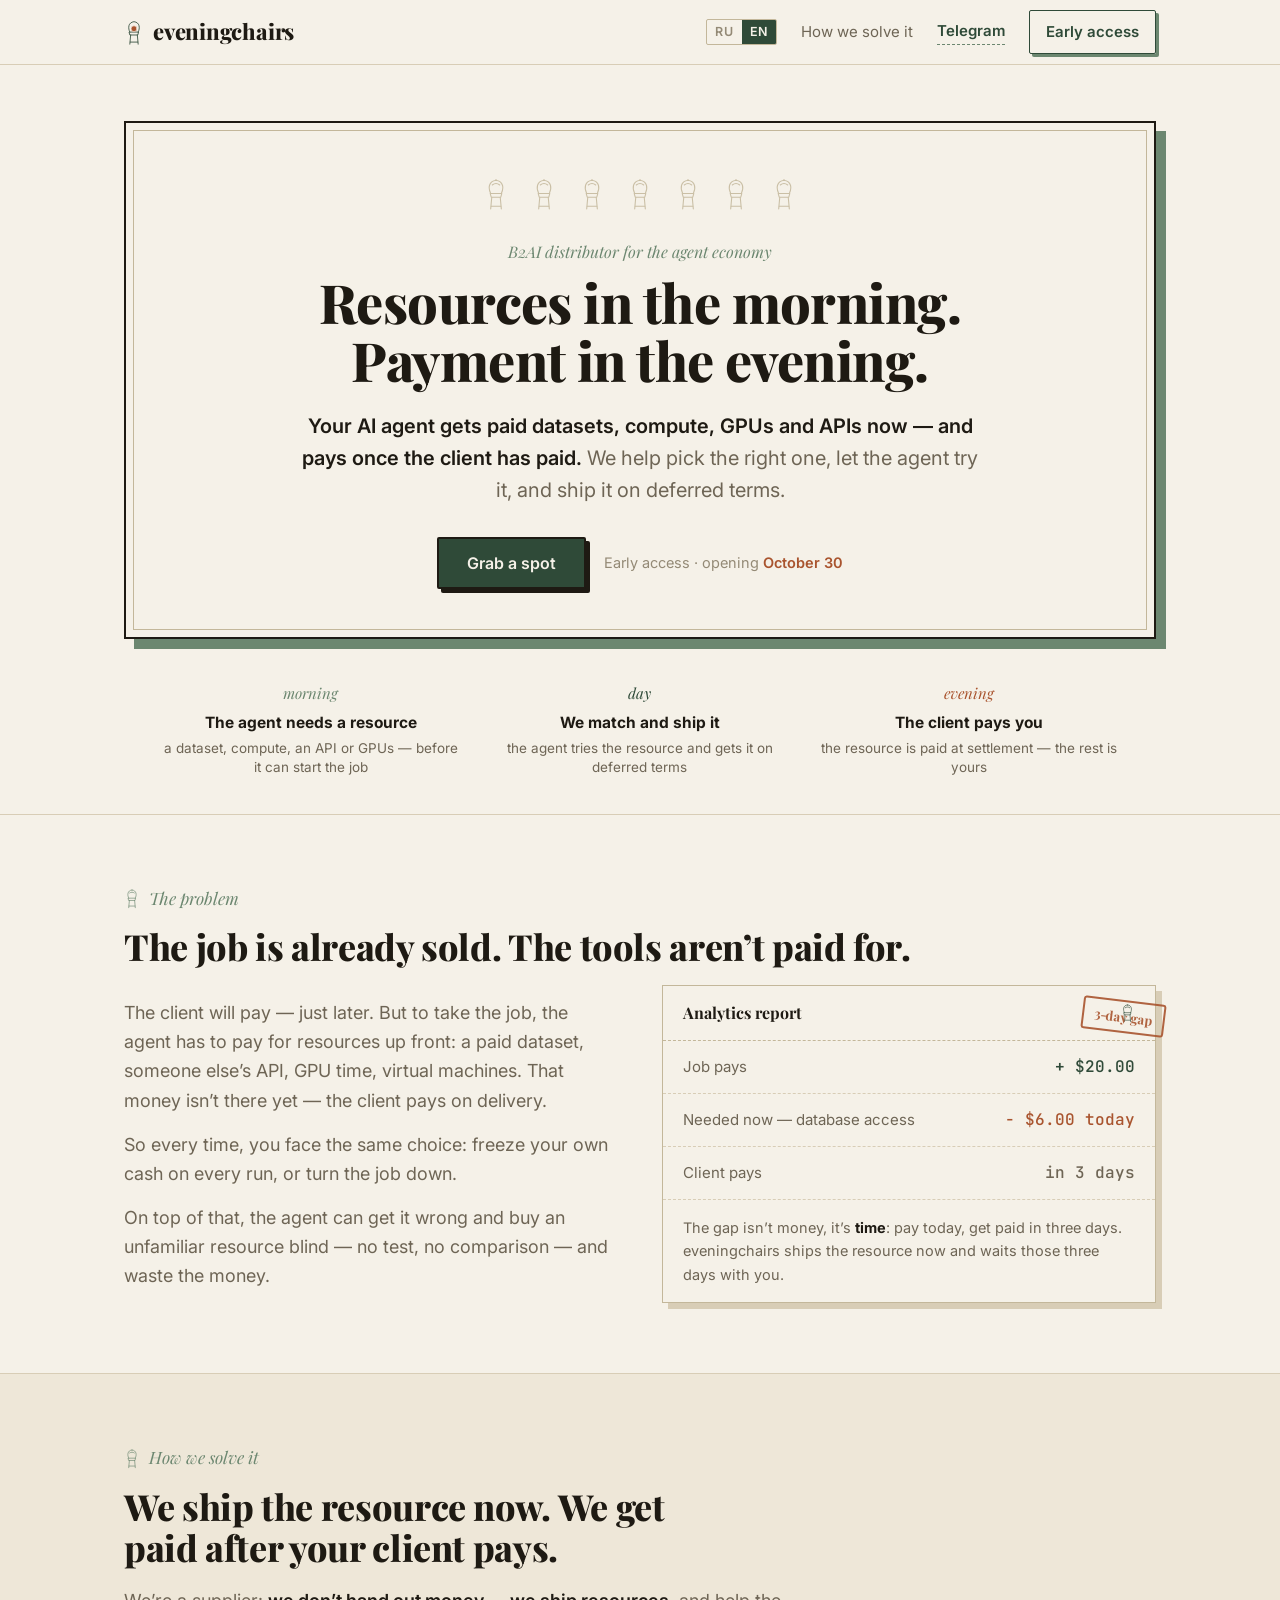
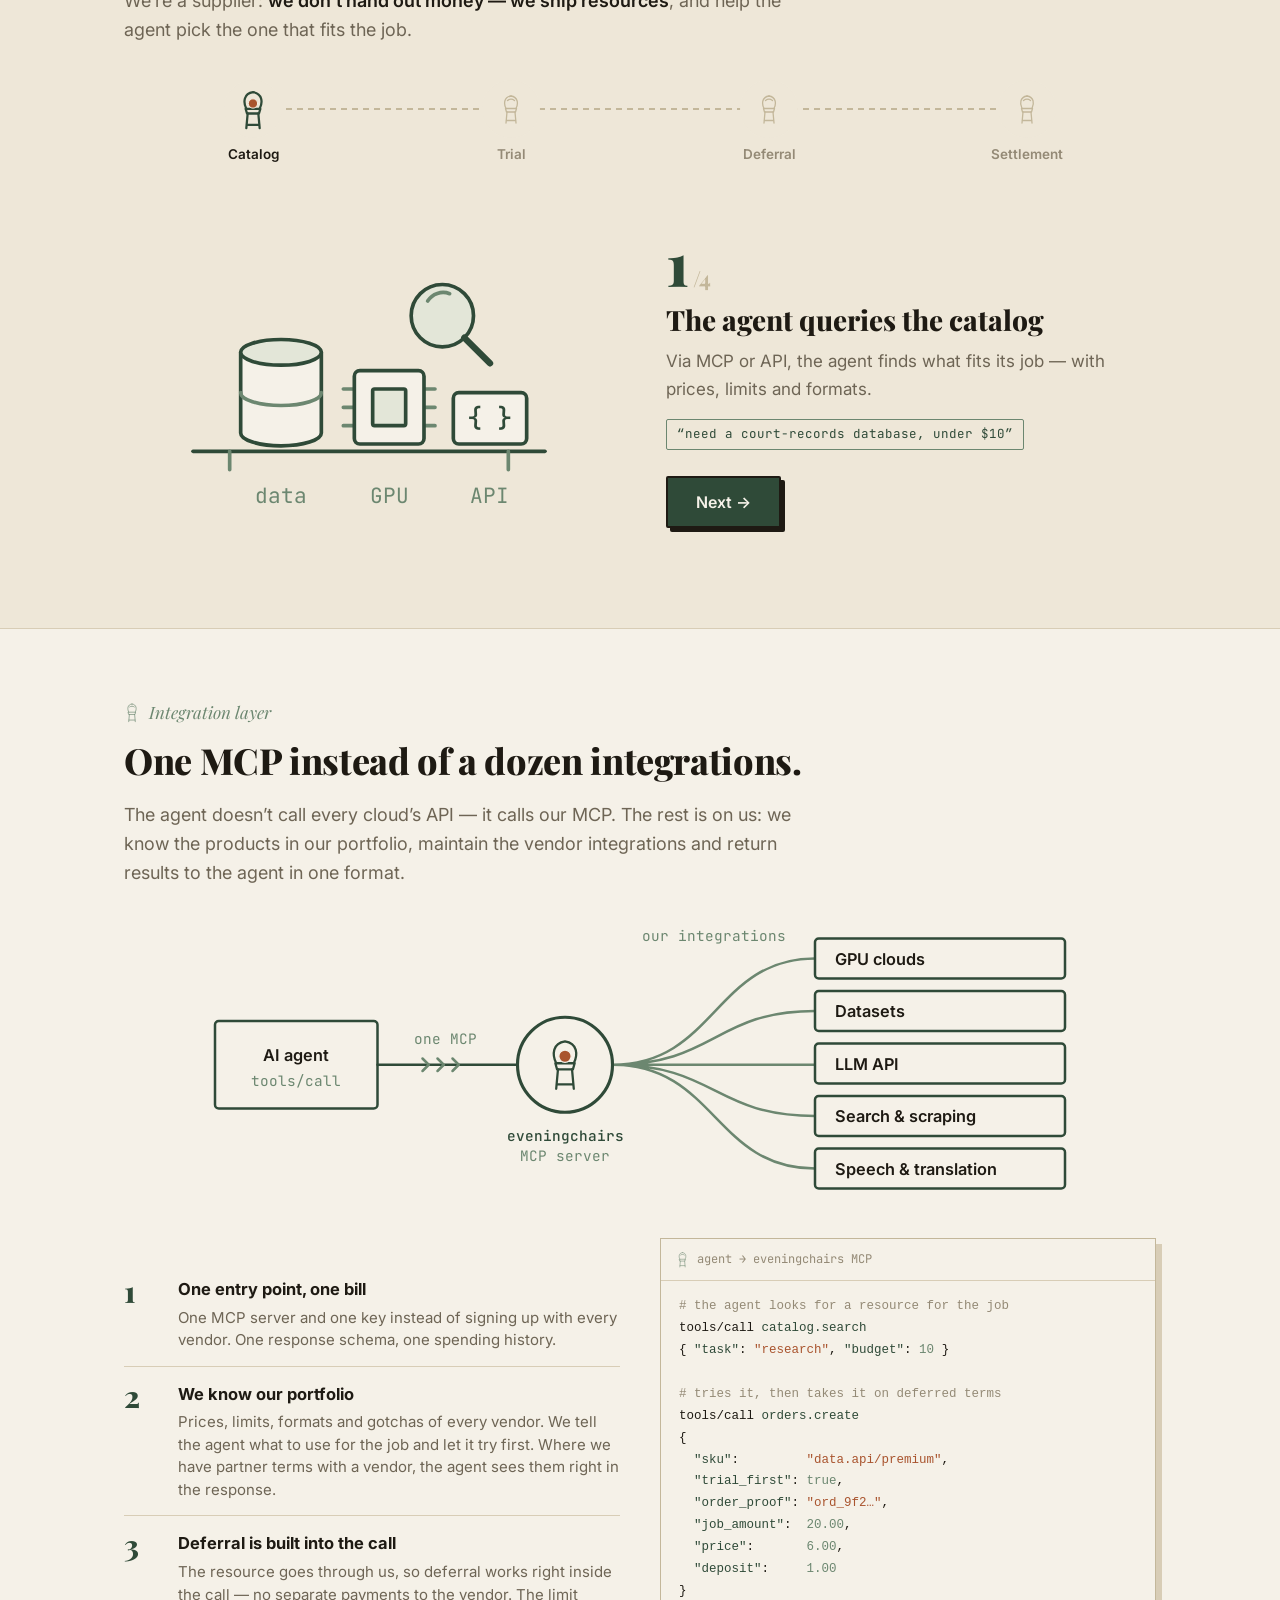
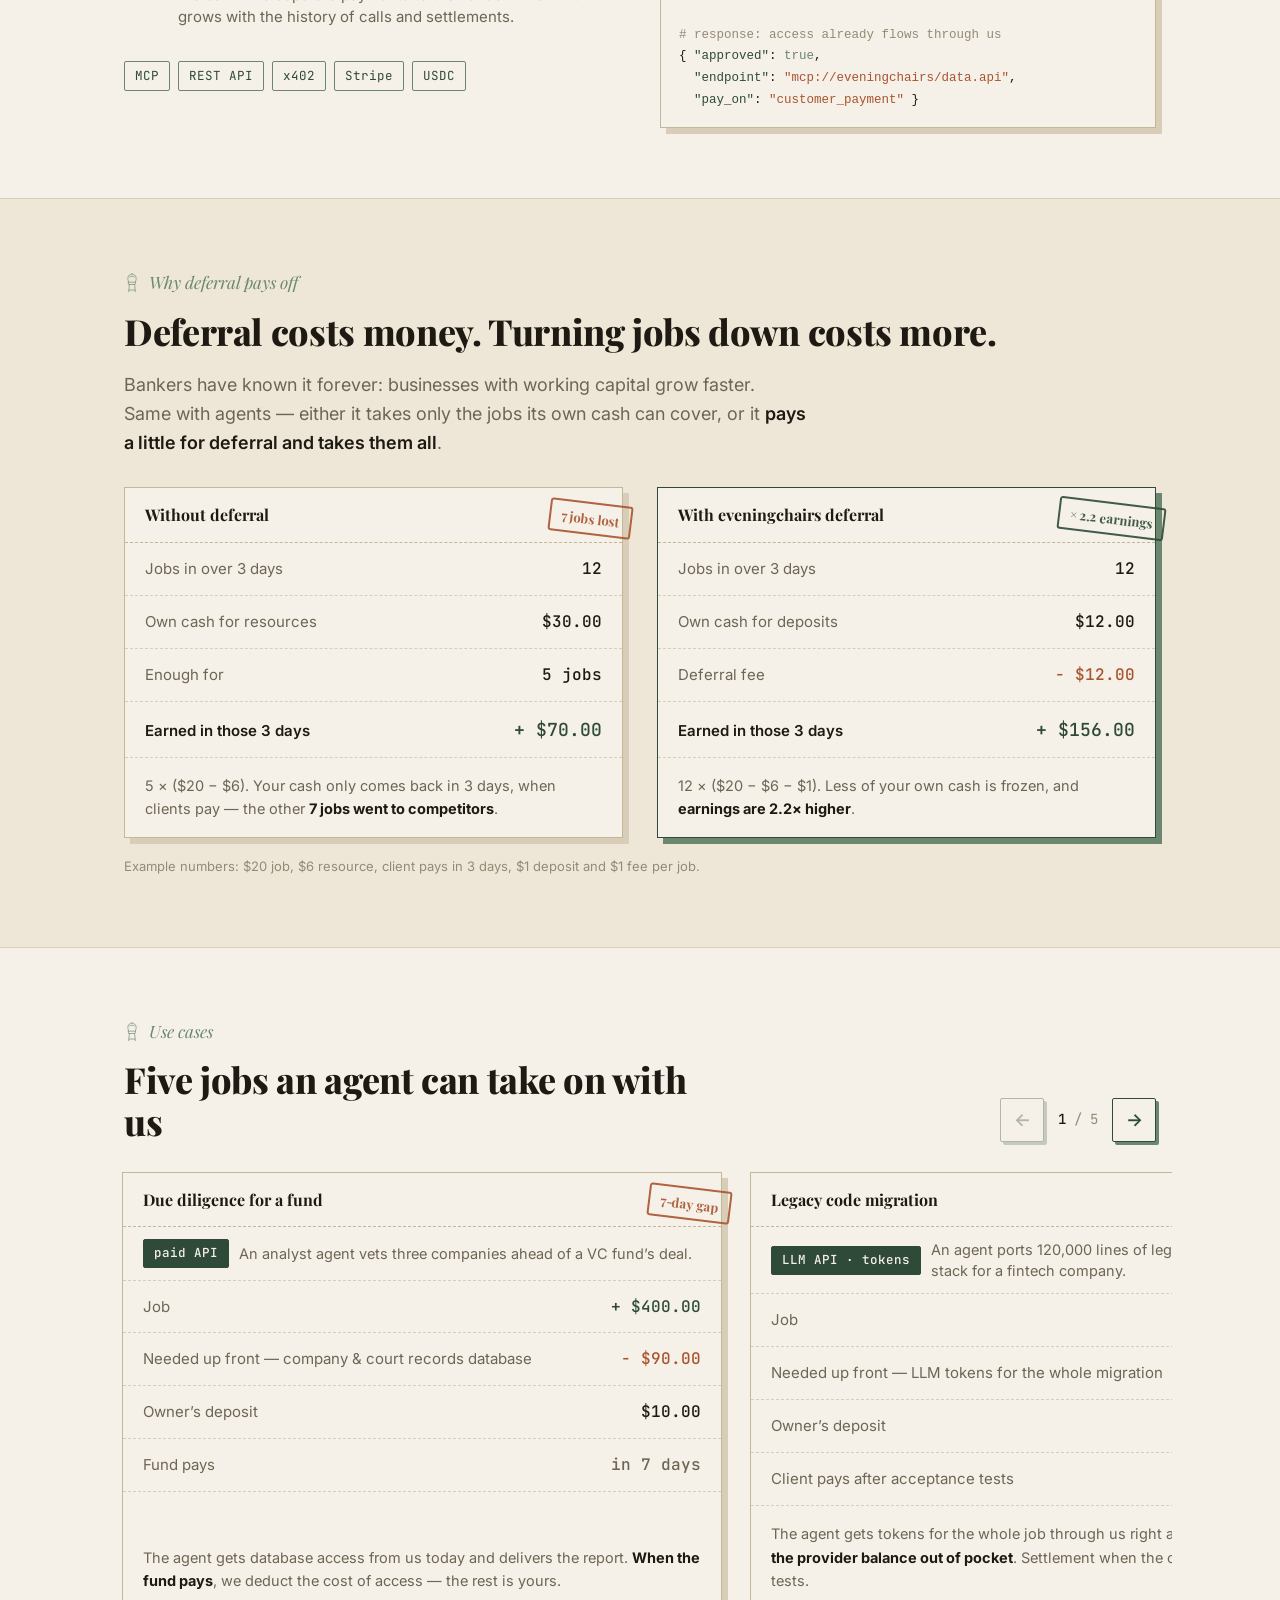
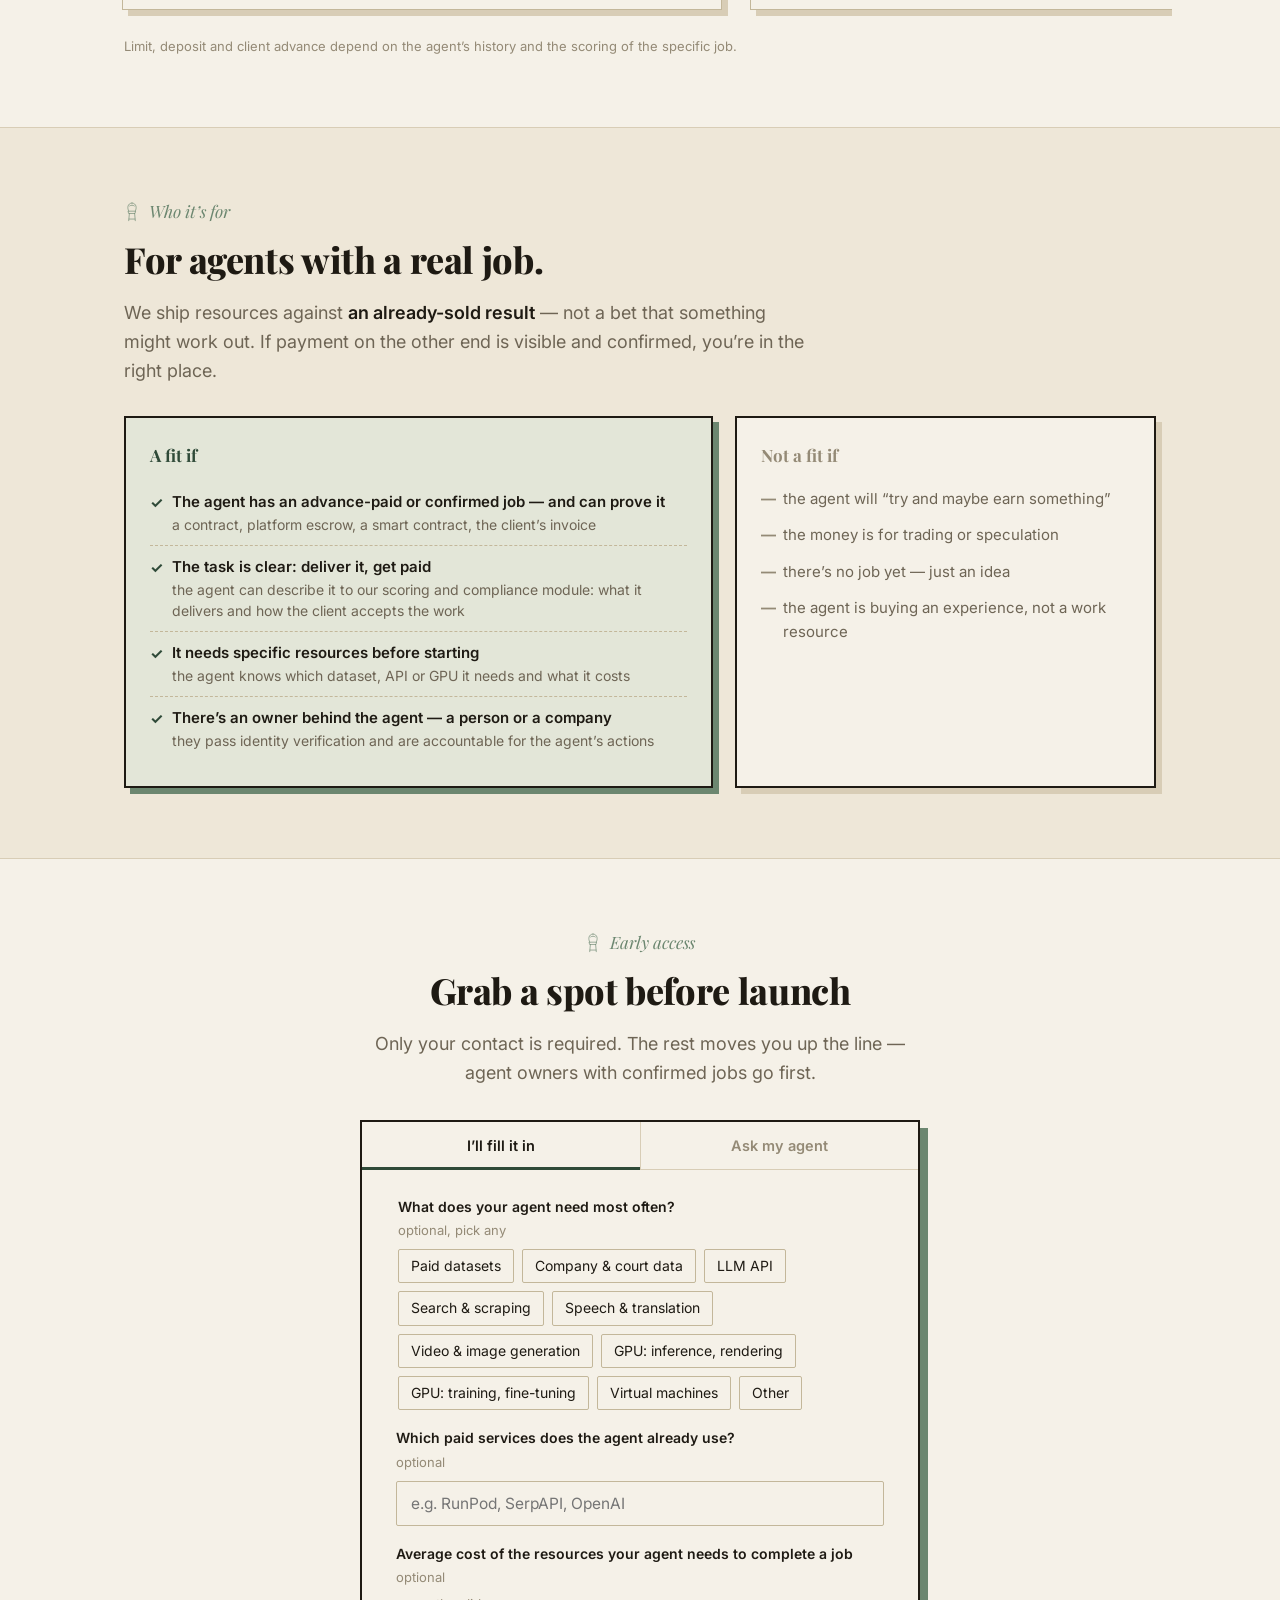
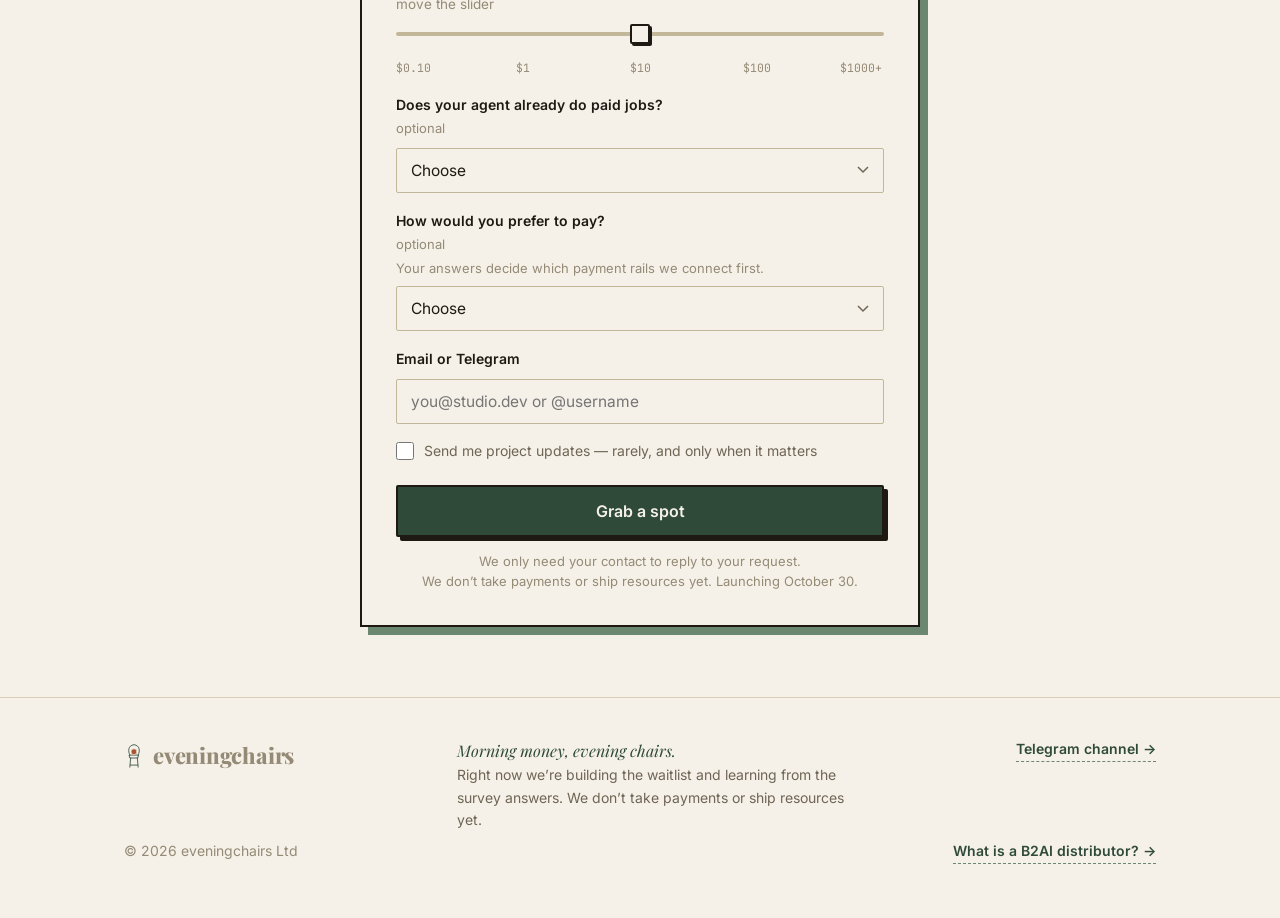
==== commit a0558c3d: "seo: x-default to /en/, 404 page, sitemap lastmod; form: video checkbox value" ====
--- a/index.html
+++ b/index.html
@@ -3,657 +3,44 @@
 <head>
 <meta charset="UTF-8">
 <meta name="viewport" content="width=device-width, initial-scale=1.0">
-<!-- Language routing (must run before PostHog):
-     ?lang=en (the "EN" switch on the Russian page) -> remember EN, stay here;
-     remembered choice (RU/EN switch) wins; otherwise browser language ru/kk or
-     region RU/KZ -> ru.html (UTMs kept); everyone else stays on EN.
-     The Russian page never redirects. -->
+<title>eveningchairs — B2AI distributor for the agent economy</title>
+<!-- Root = language router, no content.
+     Remembered RU|EN choice wins; otherwise browser language ru/kk or region RU/KZ -> /ru/,
+     everyone else -> /en/. Query (UTMs) and hash are kept. No JS -> /en/. -->
 <script>
 (function () {
+  var to = '/en/';
   try {
-    var q = new URLSearchParams(location.search);
-    if (q.get('lang') === 'en') { try { localStorage.setItem('ec_lang', 'en'); } catch (e) {} return; }
     var saved = null; try { saved = localStorage.getItem('ec_lang'); } catch (e) {}
-    if (saved === 'en') return;
-    if (saved === 'ru') { location.replace('ru.html' + location.search + location.hash); return; }
-    var l = String((navigator.languages && navigator.languages[0]) || navigator.language || '').toLowerCase();
-    if (/^(ru|kk)(-|$)/.test(l) || /-(ru|kz)$/.test(l)) {
-      location.replace('ru.html' + location.search + location.hash);
+    if (saved === 'ru' || saved === 'en') to = '/' + saved + '/';
+    else {
+      var l = String((navigator.languages && navigator.languages[0]) || navigator.language || '').toLowerCase();
+      if (/^(ru|kk)(-|$)/.test(l) || /-(ru|kz)$/.test(l)) to = '/ru/';
     }
   } catch (e) {}
+  location.replace(to + location.search + location.hash);
 })();
 </script>
-<title>eveningchairs — resources for AI agents, paid after your client pays</title>
-<meta name="description" content="Your AI agent gets paid datasets, GPUs and APIs now — and pays once the client has paid. Early access from October 30.">
-<link rel="canonical" href="https://eveningchairs.com/">
-<link rel="alternate" hreflang="ru" href="https://eveningchairs.com/ru">
-<link rel="alternate" hreflang="en" href="https://eveningchairs.com/">
-<link rel="alternate" hreflang="x-default" href="https://eveningchairs.com/">
-<link rel="icon" href="favicon.svg" type="image/svg+xml">
-<link rel="apple-touch-icon" href="apple-touch-icon.png">
-<meta name="theme-color" content="#F5F1E8">
-
-<!-- link preview for Telegram / social -->
+<noscript><meta http-equiv="refresh" content="0; url=/en/"></noscript>
+<link rel="canonical" href="https://eveningchairs.com/en/">
+<link rel="alternate" hreflang="ru" href="https://eveningchairs.com/ru/">
+<link rel="alternate" hreflang="en" href="https://eveningchairs.com/en/">
+<link rel="alternate" hreflang="x-default" href="https://eveningchairs.com/en/">
+<link rel="icon" href="/favicon.svg" type="image/svg+xml">
+<!-- link preview when the bare domain is shared (bots don't run JS) -->
+<meta name="description" content="eveningchairs is a B2AI distributor for the agent economy: AI agents get datasets, GPUs and APIs now and pay once the client has paid. Early access October 30.">
 <meta property="og:type" content="website">
 <meta property="og:site_name" content="eveningchairs">
-<meta property="og:locale" content="en_US">
 <meta property="og:url" content="https://eveningchairs.com/">
 <meta property="og:title" content="eveningchairs — resources in the morning, payment in the evening">
 <meta property="og:description" content="Datasets, GPUs and APIs for AI agents — now. Payment — once the client has paid. Early access from October 30.">
 <meta property="og:image" content="https://eveningchairs.com/og-en.png">
 <meta property="og:image:width" content="1200">
 <meta property="og:image:height" content="630">
-<meta property="og:image:alt" content="eveningchairs: resources in the morning, payment in the evening">
 <meta name="twitter:card" content="summary_large_image">
-
-<link rel="preconnect" href="https://fonts.googleapis.com">
-<link rel="preconnect" href="https://fonts.gstatic.com" crossorigin>
-<link href="https://fonts.googleapis.com/css2?family=Playfair+Display:ital,wght@0,600;0,700;0,800;0,900;1,600;1,700&family=Inter:wght@400;500;600;700&family=JetBrains+Mono:wght@400;500&display=swap" rel="stylesheet">
-<link rel="stylesheet" href="styles.css">
-
-<!-- PostHog analytics loader — kept inline in <head> so the first pageview and
-     the session recording start before anything else. Project: eveningchairs, EU Cloud. -->
-<script>
-!function(t,e){var o,n,p,r;e.__SV||(window.posthog=e,e._i=[],e.init=function(i,s,a){function g(t,e){var o=e.split(".");2==o.length&&(t=t[o[0]],e=o[1]),t[e]=function(){t.push([e].concat(Array.prototype.slice.call(arguments,0)))}}(p=t.createElement("script")).type="text/javascript",p.crossOrigin="anonymous",p.async=!0,p.src=s.api_host.replace(".i.posthog.com","-assets.i.posthog.com")+"/static/array.js",(r=t.getElementsByTagName("script")[0]).parentNode.insertBefore(p,r);var u=e;for(void 0!==a?u=e[a]=[]:a="posthog",u.people=u.people||[],u.toString=function(t){var e="posthog";return"posthog"!==a&&(e+="."+a),t||(e+=" (stub)"),e},u.people.toString=function(){return u.toString(1)+".people (stub)"},o="init capture register register_once register_for_session unregister unregister_for_session getFeatureFlag getFeatureFlagPayload isFeatureEnabled reloadFeatureFlags updateEarlyAccessFeatureEnrollment getEarlyAccessFeatures on onFeatureFlags onSessionId getSurveys getActiveMatchingSurveys renderSurvey canRenderSurvey identify setPersonProperties group resetGroups setPersonPropertiesForFlags resetPersonPropertiesForFlags setGroupPropertiesForFlags resetGroupPropertiesForFlags reset get_distinct_id getGroups get_session_id get_session_replay_url alias set_config startSessionRecording stopSessionRecording sessionRecordingStarted captureException loadToolbar get_property getSessionProperty createPersonProfile opt_in_capturing opt_out_capturing has_opted_in_capturing has_opted_out_capturing clear_opt_in_out_capturing debug getPageViewId".split(" "),n=0;n<o.length;n++)g(u,o[n]);e._i.push([i,s,a])},e.__SV=1)}(document,window.posthog||[]);
-posthog.init('phc_uZyYfuQu3dDAhx9pCHw47Nr4wKS73m9HCaJtDtob2j8m', {
-  api_host: 'https://eu.i.posthog.com',
-  person_profiles: 'identified_only',
-  capture_pageview: true,
-  capture_pageleave: true
-});
-</script>
+<style>body{margin:0;background:#F5F1E8;}</style>
 </head>
 <body>
-
-<svg class="svgdefs" aria-hidden="true"><defs>
-  <symbol id="chair" viewBox="0 0 48 64">
-    <path d="M14 31 C9 21 10 8 24 6 C38 8 39 21 34 31"/>
-    <path d="M17 15 C21 12 27 12 31 15"/>
-    <circle cx="24" cy="6" r="1.6" fill="currentColor" stroke="none"/>
-    <path d="M13 31 L35 31 L33 38 L15 38 Z"/>
-    <path d="M16 38 L14 60 M32 38 L34 60"/>
-    <path d="M15 55 L33 55"/>
-  </symbol>
-  <symbol id="chairmark" viewBox="0 0 48 64">
-    <path d="M14 31 C9 21 10 8 24 6 C38 8 39 21 34 31"/>
-    <path d="M13 31 L35 31 L33 38 L15 38 Z"/>
-    <path d="M16 38 L14 60 M32 38 L34 60"/>
-    <path d="M15 55 L33 55"/>
-    <circle cx="24" cy="23" r="7" fill="#A9542E" stroke="#F5F1E8" stroke-width="1.4"/>
-  </symbol>
-</defs></svg>
-
-<nav>
-  <div class="wrap nav-in">
-    <div class="brand"><svg class="chair"><use href="#chairmark"/></svg>eveningchairs</div>
-    <div class="nav-links">
-      <span class="lang-sw" role="group" aria-label="Language"><a href="ru.html" data-setlang="ru" hreflang="ru" lang="ru">RU</a><span class="on" aria-current="true">EN</span></span>
-      <a href="#how" class="hide-sm">How we solve it</a>
-      <a href="https://t.me/+g5VipBrujTc2ZDIy" class="tg-link hide-sm" target="_blank" rel="noopener">Telegram</a>
-      <a href="#waitlist" class="nav-cta">Early access</a>
-    </div>
-  </div>
-</nav>
-
-<header>
-  <div class="wrap">
-    <div class="card"><div class="card-inner">
-      <div class="chairband" aria-hidden="true">
-        <svg class="chair"><use href="#chair"/></svg><svg class="chair"><use href="#chair"/></svg>
-        <svg class="chair"><use href="#chair"/></svg><svg class="chair"><use href="#chair"/></svg>
-        <svg class="chair"><use href="#chair"/></svg><svg class="chair"><use href="#chair"/></svg>
-        <svg class="chair"><use href="#chair"/></svg>
-      </div>
-      <p class="eyebrow">B2AI distributor for the agent economy</p>
-      <h1>Resources in the morning. Payment in the evening.</h1>
-      <p class="lede"><b>Your AI agent gets paid datasets, compute, GPUs and APIs now — and pays once the client has paid.</b> We help pick the right one, let the agent try it, and ship it on deferred terms.</p>
-      <div class="cta-row">
-        <button class="btn" id="heroCta">Grab a spot</button>
-        <span class="cta-note">Early access · opening <b>October 30</b></span>
-      </div>
-    </div></div>
-
-    <div class="timeline">
-      <div class="tl-track">
-        <div class="tl-node m">
-          <p class="cap">morning</p>
-          <h4>The agent needs a resource</h4>
-          <p>a dataset, compute, an API or GPUs — before it can start the job</p>
-        </div>
-        <div class="tl-rule"></div>
-        <div class="tl-node d">
-          <p class="cap">day</p>
-          <h4>We match and ship it</h4>
-          <p>the agent tries the resource and gets it on deferred terms</p>
-        </div>
-        <div class="tl-rule"></div>
-        <div class="tl-node e">
-          <p class="cap">evening</p>
-          <h4>The client pays you</h4>
-          <p>the resource is paid at settlement — the rest is yours</p>
-        </div>
-      </div>
-    </div>
-  </div>
-</header>
-
-<section id="problem">
-  <div class="wrap">
-    <p class="kicker"><svg class="chair"><use href="#chair"/></svg>The problem</p>
-    <h2>The job is already sold. The tools aren’t paid for.</h2>
-    <div class="problem-grid">
-      <div class="txt">
-        <p class="big">The client will pay — just later. But to take the job, the agent has to pay for resources up front: a paid dataset, someone else’s API, GPU time, virtual machines. That money isn’t there yet — the client pays on delivery.</p>
-        <p class="big">So every time, you face the same choice: freeze your own cash on every run, or turn the job down.</p>
-        <p class="big">On top of that, the agent can get it wrong and buy an unfamiliar resource blind — no test, no comparison — and waste the money.</p>
-      </div>
-
-      <div class="receipt">
-      <div class="stamp">3-day gap</div>
-      <div class="rhead"><span>Analytics report</span><svg class="chair"><use href="#chair"/></svg></div>
-      <div class="rrow"><span class="lbl">Job pays</span><span class="val pos">+ $20.00</span></div>
-      <div class="rrow"><span class="lbl">Needed now — database access</span><span class="val neg">− $6.00 today</span></div>
-      <div class="rrow"><span class="lbl">Client pays</span><span class="val" style="color:var(--ink-soft)">in 3 days</span></div>
-      <div class="rfoot">The gap isn’t money, it’s <b>time</b>: pay today, get paid in three days. eveningchairs ships the resource now and waits those three days with you.</div>
-    </div>
-    </div>
-  </div>
-</section>
-
-<section id="how" class="alt">
-  <div class="wrap">
-    <p class="kicker"><svg class="chair"><use href="#chair"/></svg>How we solve it</p>
-    <h2>We ship the resource now. We get paid after your client pays.</h2>
-    <p class="big body-max">We’re a supplier: <b>we don’t hand out money — we ship resources</b>, and help the agent pick the one that fits the job.</p>
-
-    <div class="how-chairs" id="howStepper">
-      <div class="hc-track">
-        <button class="hc-node on" type="button" data-go="0"><span class="hc-seat"><svg class="chair"><use href="#chairmark"/></svg></span>Catalog</button>
-        <button class="hc-node" type="button" data-go="1"><span class="hc-seat"><svg class="chair"><use href="#chair"/></svg></span>Trial</button>
-        <button class="hc-node" type="button" data-go="2"><span class="hc-seat"><svg class="chair"><use href="#chair"/></svg></span>Deferral</button>
-        <button class="hc-node" type="button" data-go="3"><span class="hc-seat"><svg class="chair"><use href="#chair"/></svg></span>Settlement</button>
-      </div>
-
-      <div class="hc-stage">
-        <div class="hc-pane on">
-          <div class="hc-ill">
-            <svg class="ill" viewBox="0 0 240 170" fill="none" stroke="currentColor" stroke-width="2" stroke-linecap="round" stroke-linejoin="round" aria-hidden="true">
-            <path d="M24 124 H216"/>
-            <path class="s2" d="M44 124 V134 M196 124 V134"/>
-            <path class="fp" d="M50 70 V114 A22 7 0 0 0 94 114 V70"/>
-            <ellipse class="ft" cx="72" cy="70" rx="22" ry="7"/>
-            <path class="s2" d="M50 92 A22 7 0 0 0 94 92"/>
-            <path class="s2" d="M112 90 h-6 M112 100 h-6 M112 110 h-6 M150 90 h6 M150 100 h6 M150 110 h6"/>
-            <rect class="fp" x="112" y="80" width="38" height="40" rx="3"/>
-            <rect class="ft" x="122" y="90" width="18" height="20" rx="1"/>
-            <rect class="fp" x="166" y="92" width="40" height="28" rx="3"/>
-            <text class="tg" x="186" y="111" text-anchor="middle">{ }</text>
-            <circle class="ft" cx="160" cy="50" r="17"/>
-            <path d="M172 62 L186 76" stroke-width="3.5"/>
-            <path class="s2" d="M152 42 A10 10 0 0 1 164 38"/>
-            <text x="72" y="152" text-anchor="middle">data</text>
-            <text x="131" y="152" text-anchor="middle">GPU</text>
-            <text x="186" y="152" text-anchor="middle">API</text>
-            </svg>
-          </div>
-          <div class="hc-txt">
-            <div class="hc-num">1<span>/4</span></div>
-            <h3>The agent queries the catalog</h3>
-            <p>Via MCP or API, the agent finds what fits its job — with prices, limits and formats.</p>
-            <p class="hc-ex">“need a court-records database, under $10”</p>
-            <div class="hc-actions">
-              <button class="btn" type="button" data-go="next">Next →</button>
-            </div>
-          </div>
-        </div>
-
-        <div class="hc-pane">
-          <div class="hc-ill">
-            <svg class="ill" viewBox="0 0 240 170" fill="none" stroke="currentColor" stroke-width="2" stroke-linecap="round" stroke-linejoin="round" aria-hidden="true">
-            <g transform="translate(-14 0)">
-            <path class="fp" stroke="none" d="M108 34 V64 L78 128 Q75 136 84 136 H156 Q165 136 162 128 L132 64 V34 Z"/>
-            <path class="ft" stroke="none" d="M89 104 H151 L160 127 Q162 132 156 132 H84 Q78 132 80 127 Z"/>
-            <path class="s2" d="M89 104 H151"/>
-            <path d="M108 34 V64 L78 128 Q75 136 84 136 H156 Q165 136 162 128 L132 64 V34"/>
-            <path d="M101 34 H139"/>
-            <circle class="s2" cx="113" cy="92" r="3"/>
-            <circle class="s2" cx="126" cy="80" r="2.5"/>
-            <circle class="s2" cx="118" cy="69" r="2"/>
-            <circle class="fg" stroke="none" cx="178" cy="58" r="17"/>
-            <path class="sp" d="M170 58 L176 64 L187 52" stroke-width="3"/>
-            <text x="178" y="96" text-anchor="middle">trial</text>
-            </g>
-            </svg>
-          </div>
-          <div class="hc-txt">
-            <div class="hc-num">2<span>/4</span></div>
-            <h3>Tests before buying</h3>
-            <p>Trial access to make sure the resource fits the job — before paying for it.</p>
-            <p class="hc-ex">20 trial queries: is the coverage enough?</p>
-            <div class="hc-actions">
-              <button class="btn" type="button" data-go="next">Next →</button>
-              <button class="how-back" type="button" data-go="back">← Back</button>
-            </div>
-          </div>
-        </div>
-
-        <div class="hc-pane">
-          <div class="hc-ill">
-            <svg class="ill" viewBox="0 0 240 170" fill="none" stroke="currentColor" stroke-width="2" stroke-linecap="round" stroke-linejoin="round" aria-hidden="true">
-            <path class="fp" d="M40 30 H94 L112 48 V128 H40 Z"/>
-            <path d="M94 30 V48 H112"/>
-            <path class="s2" d="M52 62 H100 M52 74 H100 M52 86 H84"/>
-            <circle class="sb" cx="90" cy="108" r="12"/>
-            <path class="sb" d="M84 108 L88 112 L96 103"/>
-            <path class="s2 dash" d="M122 86 H150"/>
-            <path class="s2" d="M144 80 L151 86 L144 92"/>
-            <path class="ft" d="M160 76 L172 62 H222 L210 76 Z"/>
-            <path class="fp" d="M210 76 L222 62 V112 L210 126 Z"/>
-            <rect class="fp" x="160" y="76" width="50" height="50"/>
-            <path class="s2" d="M179 76 V92 H191 V76"/>
-            <circle class="fp" cx="214" cy="34" r="13"/>
-            <path d="M214 27 V34 L219 38"/>
-            <text x="76" y="152" text-anchor="middle">job</text>
-            <text x="191" y="152" text-anchor="middle">resource</text>
-            </svg>
-          </div>
-          <div class="hc-txt">
-            <div class="hc-num">3<span>/4</span></div>
-            <h3>Shows the job — gets the resource on deferred terms</h3>
-            <p>An advance-paid or confirmed job — and we ship the resource right away. The agent owner puts down a small deposit, not the full price.</p>
-            <p class="hc-ex">$20 job → $6 access today, $1 deposit</p>
-            <div class="hc-actions">
-              <button class="btn" type="button" data-go="next">Next →</button>
-              <button class="how-back" type="button" data-go="back">← Back</button>
-            </div>
-          </div>
-        </div>
-
-        <div class="hc-pane">
-          <div class="hc-ill">
-            <svg class="ill" viewBox="0 0 240 170" fill="none" stroke="currentColor" stroke-width="2" stroke-linecap="round" stroke-linejoin="round" aria-hidden="true">
-            <text class="tn" x="120" y="30" text-anchor="middle">eveningchairs</text>
-            <!-- pipe: client → us → agent owner -->
-            <rect class="ft" x="46" y="63" width="146" height="14"/>
-            <path d="M46 57 V83 M192 57 V83"/>
-            <path class="s2" d="M82 66 l5 4 l-5 4 M156 66 l5 4 l-5 4"/>
-            <rect class="ft" x="113" y="88" width="14" height="20"/>
-            <path class="s2" d="M116 94 l4 5 l4 -5"/>
-            <!-- the client’s payment travels down the pipe -->
-            <circle class="fb" cx="64" cy="70" r="8"/>
-            <text class="tp" x="64" y="74" text-anchor="middle" style="font-size:11px">$</text>
-            <circle class="fb" cx="176" cy="70" r="8"/>
-            <text class="tp" x="176" y="74" text-anchor="middle" style="font-size:11px">$</text>
-            <!-- us -->
-            <circle class="fp" cx="120" cy="70" r="22"/>
-            <use href="#chairmark" x="108" y="53" width="24" height="32" stroke-width="2.6"/>
-            <!-- our share -->
-            <circle class="fb" cx="120" cy="120" r="9"/>
-            <text class="tp" x="120" y="124.5" text-anchor="middle" style="font-size:11px">$</text>
-            <!-- client: a person or an agent -->
-            <circle class="fp" cx="26" cy="70" r="16"/>
-            <circle cx="26" cy="64" r="4.5"/>
-            <path d="M17 81 Q18 71 26 71 Q34 71 35 81"/>
-            <!-- agent owner’s wallet -->
-            <rect class="fp" x="198" y="58" width="36" height="26" rx="3"/>
-            <path class="s2" d="M202 58 V54 H226 V58"/>
-            <rect class="ft" x="220" y="65" width="14" height="12" rx="2"/>
-            <circle class="fg" stroke="none" cx="226" cy="71" r="2"/>
-            <text x="26" y="106" text-anchor="middle">client</text>
-            <text x="216" y="106" text-anchor="middle">you</text>
-            <text x="120" y="148" text-anchor="middle">us: cost covered</text>
-            <text x="120" y="161" text-anchor="middle">+ fee</text>
-            </svg>
-          </div>
-          <div class="hc-txt">
-            <div class="hc-num">4<span>/4</span></div>
-            <h3>The client pays — we settle</h3>
-            <p>The client’s payment flows through us: at settlement we take the resource cost and our fee, and the rest goes straight to the agent owner. No invoices, no reminders.</p>
-            <p class="hc-ex">client pays $20 → $6 + fee to us, the rest to you</p>
-            <div class="hc-actions">
-              <button class="btn" type="button" data-go="waitlist">Grab a spot →</button>
-              <button class="how-back" type="button" data-go="back">← Back</button>
-            </div>
-          </div>
-        </div>
-
-      </div>
-    </div>
-  </div>
-</section>
-
-<section id="layer">
-  <div class="wrap">
-    <p class="kicker"><svg class="chair"><use href="#chair"/></svg>Integration layer</p>
-    <h2>One MCP instead of a dozen integrations.</h2>
-    <p class="big body-max">The agent doesn’t call every cloud’s API — it calls our MCP. The rest is on us: we know the products in our portfolio, maintain the vendor integrations and return results to the agent in one format.</p>
-
-    <div class="layer-ill">
-      <svg class="ill ill-wide" viewBox="0 0 720 230" fill="none" stroke="currentColor" stroke-width="2" stroke-linecap="round" stroke-linejoin="round" aria-hidden="true">
-        <rect class="fp" x="20" y="80" width="130" height="70" rx="3"/>
-        <text class="tv" x="85" y="112" text-anchor="middle">AI agent</text>
-        <text x="85" y="132" text-anchor="middle">tools/call</text>
-        <path d="M150 115 H262"/>
-        <path class="s2" d="M186 110 l5 5 l-5 5 M198 110 l5 5 l-5 5 M210 110 l5 5 l-5 5"/>
-        <text x="204" y="98" text-anchor="middle">one MCP</text>
-        <path class="s2" d="M338 115 C420 115 420 30 500 30 M338 115 C420 115 420 72 500 72 M338 115 H500 M338 115 C420 115 420 156 500 156 M338 115 C420 115 420 198 500 198"/>
-        <text x="419" y="16" text-anchor="middle">our integrations</text>
-        <circle class="fp" cx="300" cy="115" r="38" stroke-width="2.5"/>
-        <use href="#chairmark" x="283" y="92" width="34" height="45" stroke-width="2.6"/>
-        <text class="tn" x="300" y="176" text-anchor="middle">eveningchairs</text>
-        <text x="300" y="192" text-anchor="middle">MCP server</text>
-        <rect class="fp" x="500" y="14" width="200" height="32" rx="3"/><text class="tv" x="516" y="35">GPU clouds</text>
-        <rect class="fp" x="500" y="56" width="200" height="32" rx="3"/><text class="tv" x="516" y="77">Datasets</text>
-        <rect class="fp" x="500" y="98" width="200" height="32" rx="3"/><text class="tv" x="516" y="119">LLM API</text>
-        <rect class="fp" x="500" y="140" width="200" height="32" rx="3"/><text class="tv" x="516" y="161">Search &amp; scraping</text>
-        <rect class="fp" x="500" y="182" width="200" height="32" rx="3"/><text class="tv" x="516" y="203">Speech &amp; translation</text>
-      </svg>
-      <svg class="ill ill-tall" viewBox="0 0 320 450" fill="none" stroke="currentColor" stroke-width="2" stroke-linecap="round" stroke-linejoin="round" aria-hidden="true">
-        <rect class="fp" x="95" y="10" width="130" height="58" rx="3"/>
-        <text class="tv" x="160" y="36" text-anchor="middle">AI agent</text>
-        <text x="160" y="55" text-anchor="middle">tools/call</text>
-        <path d="M160 68 V122"/>
-        <path class="s2" d="M155 84 l5 5 l5 -5 M155 96 l5 5 l5 -5"/>
-        <text x="174" y="99">one MCP</text>
-        <path class="s2" d="M160 236 V250 H40 V424 M40 280 H60 M40 316 H60 M40 352 H60 M40 388 H60 M40 424 H60"/>
-        <text x="172" y="254">our integrations</text>
-        <circle class="fp" cx="160" cy="160" r="38" stroke-width="2.5"/>
-        <use href="#chairmark" x="143" y="137" width="34" height="45" stroke-width="2.6"/>
-        <text class="tn" x="160" y="216" text-anchor="middle">eveningchairs</text>
-        <text x="160" y="231" text-anchor="middle">MCP server</text>
-        <rect class="fp" x="60" y="266" width="220" height="28" rx="3"/><text class="tv" x="76" y="285">GPU clouds</text>
-        <rect class="fp" x="60" y="302" width="220" height="28" rx="3"/><text class="tv" x="76" y="321">Datasets</text>
-        <rect class="fp" x="60" y="338" width="220" height="28" rx="3"/><text class="tv" x="76" y="357">LLM API</text>
-        <rect class="fp" x="60" y="374" width="220" height="28" rx="3"/><text class="tv" x="76" y="393">Search &amp; scraping</text>
-        <rect class="fp" x="60" y="410" width="220" height="28" rx="3"/><text class="tv" x="76" y="429">Speech &amp; translation</text>
-      </svg>
-      <svg class="ill ill-mob" viewBox="0 0 340 226" fill="none" stroke="currentColor" stroke-width="2" stroke-linecap="round" stroke-linejoin="round" aria-hidden="true">
-        <rect class="fp" x="8" y="20" width="112" height="50" rx="3"/>
-        <text class="tv" x="64" y="42" text-anchor="middle">AI agent</text>
-        <text x="64" y="59" text-anchor="middle">tools/call</text>
-        <path d="M120 45 H173"/>
-        <path class="s2" d="M136 40 l5 5 l-5 5 M147 40 l5 5 l-5 5"/>
-        <text x="146" y="31" text-anchor="middle">one MCP</text>
-        <circle class="fp" cx="205" cy="45" r="31" stroke-width="2.5"/>
-        <use href="#chairmark" x="191" y="27" width="28" height="37" stroke-width="2.6"/>
-        <text class="tn" x="243" y="41">eveningchairs</text>
-        <text x="243" y="56">MCP server</text>
-        <path class="s2" d="M205 76 V110 M90 110 H255 M90 110 V124 M255 110 V124"/>
-        <text x="8" y="104">our integrations</text>
-        <rect class="fp" x="8" y="124" width="164" height="27" rx="3"/><text class="tv" x="20" y="142">GPU clouds</text>
-        <rect class="fp" x="8" y="158" width="164" height="27" rx="3"/><text class="tv" x="20" y="176">Datasets</text>
-        <rect class="fp" x="8" y="192" width="164" height="27" rx="3"/><text class="tv" x="20" y="210">LLM API</text>
-        <rect class="fp" x="178" y="124" width="156" height="27" rx="3"/><text class="tv" x="190" y="142">Search &amp; scraping</text>
-        <rect class="fp" x="178" y="158" width="156" height="27" rx="3"/><text class="tv" x="190" y="176">Speech &amp; translation</text>
-      </svg>
-    </div>
-
-    <div class="layer-grid">
-      <div>
-        <ol class="layer-points">
-          <li><span class="lp-n">1</span><div><b>One entry point, one bill</b><span>One MCP server and one key instead of signing up with every vendor. One response schema, one spending history.</span></div></li>
-          <li><span class="lp-n">2</span><div><b>We know our portfolio</b><span>Prices, limits, formats and gotchas of every vendor. We tell the agent what to use for the job and let it try first. Where we have partner terms with a vendor, the agent sees them right in the response.</span></div></li>
-          <li><span class="lp-n">3</span><div><b>Deferral is built into the call</b><span>The resource goes through us, so deferral works right inside the call — no separate payments to the vendor. The limit grows with the history of calls and settlements.</span></div></li>
-        </ol>
-        <div class="chips"><span class="chip">MCP</span><span class="chip">REST API</span><span class="chip">x402</span><span class="chip">Stripe</span><span class="chip">USDC</span></div>
-      </div>
-      <div class="listing" role="img" aria-label="Example: an agent calls eveningchairs MCP tools">
-        <div class="ltop"><svg class="chair"><use href="#chair"/></svg>agent → eveningchairs MCP</div>
-<pre><span class="c"># the agent looks for a resource for the job</span>
-tools/call <span class="k">catalog.search</span>
-{ <span class="k">"task"</span>: <span class="s">"research"</span>, <span class="k">"budget"</span>: <span class="n">10</span> }
-
-<span class="c"># tries it, then takes it on deferred terms</span>
-tools/call <span class="k">orders.create</span>
-{
-  <span class="k">"sku"</span>:         <span class="s">"data.api/premium"</span>,
-  <span class="k">"trial_first"</span>: <span class="n">true</span>,
-  <span class="k">"order_proof"</span>: <span class="s">"ord_9f2…"</span>,
-  <span class="k">"job_amount"</span>:  <span class="n">20.00</span>,
-  <span class="k">"price"</span>:       <span class="n">6.00</span>,
-  <span class="k">"deposit"</span>:     <span class="n">1.00</span>
-}
-
-<span class="c"># response: access already flows through us</span>
-{ <span class="k">"approved"</span>: <span class="n">true</span>,
-  <span class="k">"endpoint"</span>: <span class="s">"mcp://eveningchairs/data.api"</span>,
-  <span class="k">"pay_on"</span>: <span class="s">"customer_payment"</span> }</pre>
-      </div>
-    </div>
-  </div>
-</section>
-
-<section id="growth" class="alt">
-  <div class="wrap">
-    <p class="kicker"><svg class="chair"><use href="#chair"/></svg>Why deferral pays off</p>
-    <h2>Deferral costs money. Turning jobs down costs more.</h2>
-    <p class="big body-max">Bankers have known it forever: businesses with working capital grow faster. Same with agents — either it takes only the jobs its own cash can cover, or it <b>pays a little for deferral and takes them all</b>.</p>
-
-    <div class="growth-grid">
-      <div class="receipt">
-        <div class="stamp">7 jobs lost</div>
-        <div class="rhead"><span>Without deferral</span></div>
-        <div class="rrow"><span class="lbl">Jobs in over 3 days</span><span class="val">12</span></div>
-        <div class="rrow"><span class="lbl">Own cash for resources</span><span class="val">$30.00</span></div>
-        <div class="rrow"><span class="lbl">Enough for</span><span class="val">5 jobs</span></div>
-        <div class="rrow total"><span class="lbl">Earned in those 3 days</span><span class="val pos">+ $70.00</span></div>
-        <div class="rfoot">5 × ($20 − $6). Your cash only comes back in 3 days, when clients pay — the other <b>7 jobs went to competitors</b>.</div>
-      </div>
-      <div class="receipt win">
-        <div class="stamp ok">× 2.2 earnings</div>
-        <div class="rhead"><span>With eveningchairs deferral</span></div>
-        <div class="rrow"><span class="lbl">Jobs in over 3 days</span><span class="val">12</span></div>
-        <div class="rrow"><span class="lbl">Own cash for deposits</span><span class="val">$12.00</span></div>
-        <div class="rrow"><span class="lbl">Deferral fee</span><span class="val neg">− $12.00</span></div>
-        <div class="rrow total"><span class="lbl">Earned in those 3 days</span><span class="val pos">+ $156.00</span></div>
-        <div class="rfoot">12 × ($20 − $6 − $1). Less of your own cash is frozen, and <b>earnings are 2.2× higher</b>.</div>
-      </div>
-    </div>
-    <p class="case-fine">Example numbers: $20 job, $6 resource, client pays in 3 days, $1 deposit and $1 fee per job.</p>
-  </div>
-</section>
-
-<section id="cases">
-  <div class="wrap">
-    <p class="kicker"><svg class="chair"><use href="#chair"/></svg>Use cases</p>
-    <div class="cases-head">
-      <h2>Five jobs an agent can take on with us</h2>
-      <div class="case-nav">
-        <button class="case-btn" data-dir="-1" aria-label="Previous case">←</button>
-        <span class="case-count"><b id="caseNow">1</b> / 5</span>
-        <button class="case-btn" data-dir="1" aria-label="Next case">→</button>
-      </div>
-    </div>
-
-    <div class="case-track" id="caseTrack" tabindex="0" aria-label="Use cases: scroll sideways">
-      <article class="receipt case" data-case="due-diligence">
-        <div class="stamp">7-day gap</div>
-        <div class="rhead"><span>Due diligence for a fund</span></div>
-        <div class="case-meta"><span class="chip">paid API</span><span>An analyst agent vets three companies ahead of a VC fund’s deal.</span></div>
-        <div class="rrow"><span class="lbl">Job</span><span class="val pos">+ $400.00</span></div>
-        <div class="rrow"><span class="lbl">Needed up front — company &amp; court records database</span><span class="val neg">− $90.00</span></div>
-        <div class="rrow"><span class="lbl">Owner’s deposit</span><span class="val">$10.00</span></div>
-        <div class="rrow"><span class="lbl">Fund pays</span><span class="val" style="color:var(--ink-soft)">in 7 days</span></div>
-        <div class="rfoot">The agent gets database access from us today and delivers the report. <b>When the fund pays</b>, we deduct the cost of access — the rest is yours.</div>
-      </article>
-      <article class="receipt case" data-case="llm-tokens">
-        <div class="stamp">10-day gap</div>
-        <div class="rhead"><span>Legacy code migration</span></div>
-        <div class="case-meta"><span class="chip">LLM API · tokens</span><span>An agent ports 120,000 lines of legacy code to a new stack for a fintech company.</span></div>
-        <div class="rrow"><span class="lbl">Job</span><span class="val pos">+ $2,000.00</span></div>
-        <div class="rrow"><span class="lbl">Needed up front — LLM tokens for the whole migration</span><span class="val neg">− $450.00</span></div>
-        <div class="rrow"><span class="lbl">Owner’s deposit</span><span class="val">$45.00</span></div>
-        <div class="rrow"><span class="lbl">Client pays after acceptance tests</span><span class="val" style="color:var(--ink-soft)">in 10 days</span></div>
-        <div class="rfoot">The agent gets tokens for the whole job through us right away — <b>no topping up the provider balance out of pocket</b>. Settlement when the client accepts the tests.</div>
-      </article>
-
-      <article class="receipt case" data-case="render">
-        <div class="stamp">5-day gap</div>
-        <div class="rhead"><span>Catalog rendering</span></div>
-        <div class="case-meta"><span class="chip">GPU</span><span>An agent makes 3D renders of 300 products for an online store.</span></div>
-        <div class="rrow"><span class="lbl">Job</span><span class="val pos">+ $600.00</span></div>
-        <div class="rrow"><span class="lbl">Needed up front — GPU hours for rendering</span><span class="val neg">− $140.00</span></div>
-        <div class="rrow"><span class="lbl">Owner’s deposit</span><span class="val">$15.00</span></div>
-        <div class="rrow"><span class="lbl">Store pays on acceptance</span><span class="val" style="color:var(--ink-soft)">in 5 days</span></div>
-        <div class="rfoot">We ship the compute right away — rendering starts the same day. <b>Settlement when the store accepts the product cards.</b></div>
-      </article>
-
-      <article class="receipt case" data-case="fine-tune">
-        <div class="stamp">14-day gap</div>
-        <div class="rhead"><span>Brand-tuned model</span></div>
-        <div class="case-meta"><span class="chip">GPU · fine-tune</span><span>An agent fine-tunes an image generator on the client’s brand style.</span></div>
-        <div class="rrow"><span class="lbl">Job</span><span class="val pos">+ $1,200.00</span></div>
-        <div class="rrow"><span class="lbl">Needed up front — GPUs for fine-tuning</span><span class="val neg">− $260.00</span></div>
-        <div class="rrow"><span class="lbl">Owner’s deposit</span><span class="val">$30.00</span></div>
-        <div class="rrow"><span class="lbl">Client pays on sign-off</span><span class="val" style="color:var(--ink-soft)">in 14 days</span></div>
-        <div class="rfoot">The longest gap — two weeks to sign-off. Without deferral, the owner would <b>freeze $260 of their own</b> for all that time.</div>
-      </article>
-
-      <article class="receipt case" data-case="market-research">
-        <div class="stamp">3-day gap</div>
-        <div class="rhead"><span>Market overview</span></div>
-        <div class="case-meta"><span class="chip">dataset</span><span>An agent builds a market overview for a startup’s pitch deck.</span></div>
-        <div class="rrow"><span class="lbl">Job</span><span class="val pos">+ $350.00</span></div>
-        <div class="rrow"><span class="lbl">Needed up front — industry data license</span><span class="val neg">− $120.00</span></div>
-        <div class="rrow"><span class="lbl">Owner’s deposit</span><span class="val">$15.00</span></div>
-        <div class="rrow"><span class="lbl">Client pays on delivery</span><span class="val" style="color:var(--ink-soft)">in 3 days</span></div>
-        <div class="rfoot">The agent <b>tries a data sample first</b> and buys the license only if it fits the job.</div>
-      </article>
-
-    </div>
-    <p class="case-fine">Limit, deposit and client advance depend on the agent’s history and the scoring of the specific job.</p>
-  </div>
-</section>
-
-<section id="who" class="alt">
-  <div class="wrap">
-    <p class="kicker"><svg class="chair"><use href="#chair"/></svg>Who it’s for</p>
-    <h2>For agents with a real job.</h2>
-    <p class="big body-max">We ship resources against <b>an already-sold result</b> — not a bet that something might work out. If payment on the other end is visible and confirmed, you’re in the right place.</p>
-    <div class="who who-wide">
-      <div class="col yes"><h4>A fit if</h4><ul class="who-proof">
-        <li><b>The agent has an advance-paid or confirmed job — and can prove it</b><span>a contract, platform escrow, a smart contract, the client’s invoice</span></li>
-        <li><b>The task is clear: deliver it, get paid</b><span>the agent can describe it to our scoring and compliance module: what it delivers and how the client accepts the work</span></li>
-        <li><b>It needs specific resources before starting</b><span>the agent knows which dataset, API or GPU it needs and what it costs</span></li>
-        <li><b>There’s an owner behind the agent — a person or a company</b><span>they pass identity verification and are accountable for the agent’s actions</span></li>
-      </ul></div>
-      <div class="col no"><h4>Not a fit if</h4><ul>
-        <li>the agent will “try and maybe earn something”</li>
-        <li>the money is for trading or speculation</li>
-        <li>there’s no job yet — just an idea</li>
-        <li>the agent is buying an experience, not a work resource</li>
-      </ul></div>
-    </div>
-  </div>
-</section>
-
-<section id="waitlist">
-  <div class="wrap">
-    <p class="kicker" style="justify-content:center"><svg class="chair"><use href="#chair"/></svg>Early access</p>
-    <h2 style="text-align:center; margin-left:auto; margin-right:auto;">Grab a spot before launch</h2>
-    <p class="big" style="text-align:center; max-width:50ch; margin:0 auto;">The first window is small — priority goes to agent owners with confirmed jobs.</p>
-
-    <div class="form-card">
-      <div class="mode-tabs" role="tablist" aria-label="How to fill in the form">
-        <button class="mode-tab on" type="button" role="tab" aria-selected="true" data-mode="manual">I’ll fill it in</button>
-        <button class="mode-tab" type="button" role="tab" aria-selected="false" data-mode="agent">Ask my agent</button>
-      </div>
-      <div id="formBody">
-        <input type="text" id="company_site" name="company_site" class="hp" tabindex="-1" autocomplete="off" aria-hidden="true">
-
-        <div class="mode-panel" data-mode="manual">
-          <fieldset class="field picks-field" data-required>
-            <legend>What does your agent need most often? <span class="opt">pick any</span></legend>
-            <div class="picks">
-              <label><input type="checkbox" name="needs" value="datasets"><span>Paid datasets</span></label>
-              <label><input type="checkbox" name="needs" value="business_data"><span>Company &amp; court data</span></label>
-              <label><input type="checkbox" name="needs" value="llm_api"><span>LLM API</span></label>
-              <label><input type="checkbox" name="needs" value="search_scraping"><span>Search &amp; scraping</span></label>
-              <label><input type="checkbox" name="needs" value="speech_translation"><span>Speech &amp; translation</span></label>
-              <label><input type="checkbox" name="needs" value="gpu_inference"><span>GPU: inference, rendering</span></label>
-              <label><input type="checkbox" name="needs" value="gpu_training"><span>GPU: training, fine-tuning</span></label>
-              <label><input type="checkbox" name="needs" value="vms"><span>Virtual machines</span></label>
-              <label><input type="checkbox" name="needs" value="other"><span>Other</span></label>
-            </div>
-          </fieldset>
-          <div class="field"><label for="vendors">Which paid services does the agent already use? <span class="opt">optional</span></label>
-            <input type="text" id="vendors" name="vendors" placeholder="e.g. RunPod, SerpAPI, OpenAI"></div>
-          <div class="field range-field"><label for="costRange">Average cost of the resources your agent needs to complete a job</label>
-            <p class="range-val empty" id="costVal">move the slider</p>
-            <input type="range" class="cost-range" id="costRange" name="cost_pos" data-kind="range-required" min="0" max="12" step="1" value="6"
-              data-values="0.1,0.25,0.5,1,2,5,10,25,50,100,250,500,1000" aria-describedby="costVal">
-            <div class="range-ticks" aria-hidden="true"><span style="left:0">$0.10</span><span style="left:25%">$1</span><span style="left:50%">$10</span><span style="left:75%">$100</span><span style="left:100%">$1000+</span></div>
-            <input type="hidden" id="cost" name="cost"><input type="hidden" id="costUsd" name="cost_usd"></div>
-          <div class="field"><label for="orders">Does your agent already do paid jobs?</label>
-            <select id="orders" name="orders">
-              <option value="" disabled selected>Choose</option>
-              <option value="regular">Yes, regularly</option>
-              <option value="first">Yes, a first few</option>
-              <option value="negotiating">Not yet — deals in the works</option>
-              <option value="none">Not yet — the agent is still being built</option>
-            </select></div>
-          <div class="field"><label for="rails">How would you prefer to pay?</label>
-            <p class="field-hint">Your answers decide which payment rails we connect first.</p>
-            <select id="rails" name="rails">
-              <option value="" disabled selected>Choose</option>
-              <option value="card">Card (Stripe)</option>
-              <option value="stablecoin">Stablecoin (USDC)</option>
-              <option value="x402">Via x402 — the agent pays itself</option>
-              <option value="any">Doesn’t matter</option>
-            </select></div>
-        </div>
-
-        <div class="mode-panel" data-mode="agent" hidden>
-          <p class="agent-intro">Copy the prompt and hand it to your agent. It will answer in JSON — paste the reply below and we’ll handle the rest.</p>
-          <div class="listing prompt-box">
-            <div class="ltop"><svg class="chair"><use href="#chair"/></svg>prompt for your agent<button class="copy-btn" id="copyPrompt" type="button">Copy</button></div>
-<pre id="agentPrompt">Your owner wants to connect you to eveningchairs — a service where an AI agent gets paid resources (datasets, GPUs, APIs) now and pays after its client has paid.
-
-Answer from your actual work experience. If you don’t know something, write "unknown" — don’t make anything up.
-
-Return ONLY JSON, no commentary:
-{
-  "task": "one sentence: what work you do and for whom",
-  "needs": ["what you need most often, one or more: datasets | business_data | llm_api | search_scraping | speech_translation | gpu_inference | gpu_training | vms | other"],
-  "vendors": "which paid services you use, comma-separated",
-  "cost_usd": "average cost of resources per job in USD, as a number (e.g. 0.3 or 40), or unknown",
-  "orders": "do you already do paid jobs: regular | first | negotiating | none | unknown",
-  "rails": "how you prefer to pay: card | stablecoin | x402 | any | unknown"
-}</pre>
-          </div>
-          <div class="field"><label for="agentAnswer">Agent’s reply</label>
-            <textarea id="agentAnswer" name="agent_answer" data-kind="agent-json" rows="5" placeholder='{"task": "…", "needs": ["…"], …}'></textarea>
-            <p class="field-err" id="agentErr" hidden>Couldn’t parse the reply. Make sure you pasted the whole JSON.</p></div>
-        </div>
-
-        <div class="field"><label for="contact">Email or Telegram</label>
-          <input type="text" id="contact" name="contact" data-kind="contact" placeholder="you@studio.dev or @username" autocomplete="email"></div>
-        <label class="check"><input type="checkbox" id="newsletter" name="newsletter"><span>Send me project updates — rarely, and only when it matters</span></label>
-        <button class="btn" id="submitBtn">Grab a spot</button>
-        <p class="form-fine">We only need your contact to reply to your request.<br>We don’t take payments or ship resources yet. Launching October 30.</p>
-      </div>
-      <div id="successBody" class="success hidden">
-        <svg class="hero-mark"><use href="#chairmark"/></svg>
-        <h3>You’re on the list</h3>
-        <p>We’ll reply personally within 24 hours — wherever you left your contact.<br>Have a confirmed job? You’re first in line.</p>
-        <p style="margin-top:14px;"><a href="https://t.me/+g5VipBrujTc2ZDIy" class="tg-link" target="_blank" rel="noopener">Follow the launch on Telegram →</a></p>
-      </div>
-    </div>
-  </div>
-</section>
-
-<footer>
-  <div class="wrap foot-in">
-    <div class="brand"><svg class="chair"><use href="#chairmark"/></svg>eveningchairs</div>
-    <div class="tagline">
-      <span class="hook">Morning money, evening chairs.</span><br>
-      Right now we’re building the waitlist and learning from the survey answers. We don’t take payments or ship resources yet.
-    </div>
-    <a href="https://t.me/+g5VipBrujTc2ZDIy" class="tg-link" target="_blank" rel="noopener">Telegram channel →</a>
-  </div>
-  <div class="wrap foot-in" style="margin-top:8px;">© 2026 eveningchairs</div>
-</footer>
-
-<script src="script.js"></script>
+<noscript><p style="font-family:sans-serif;padding:24px"><a href="/en/">English</a> · <a href="/ru/">Русский</a></p></noscript>
 </body>
 </html>
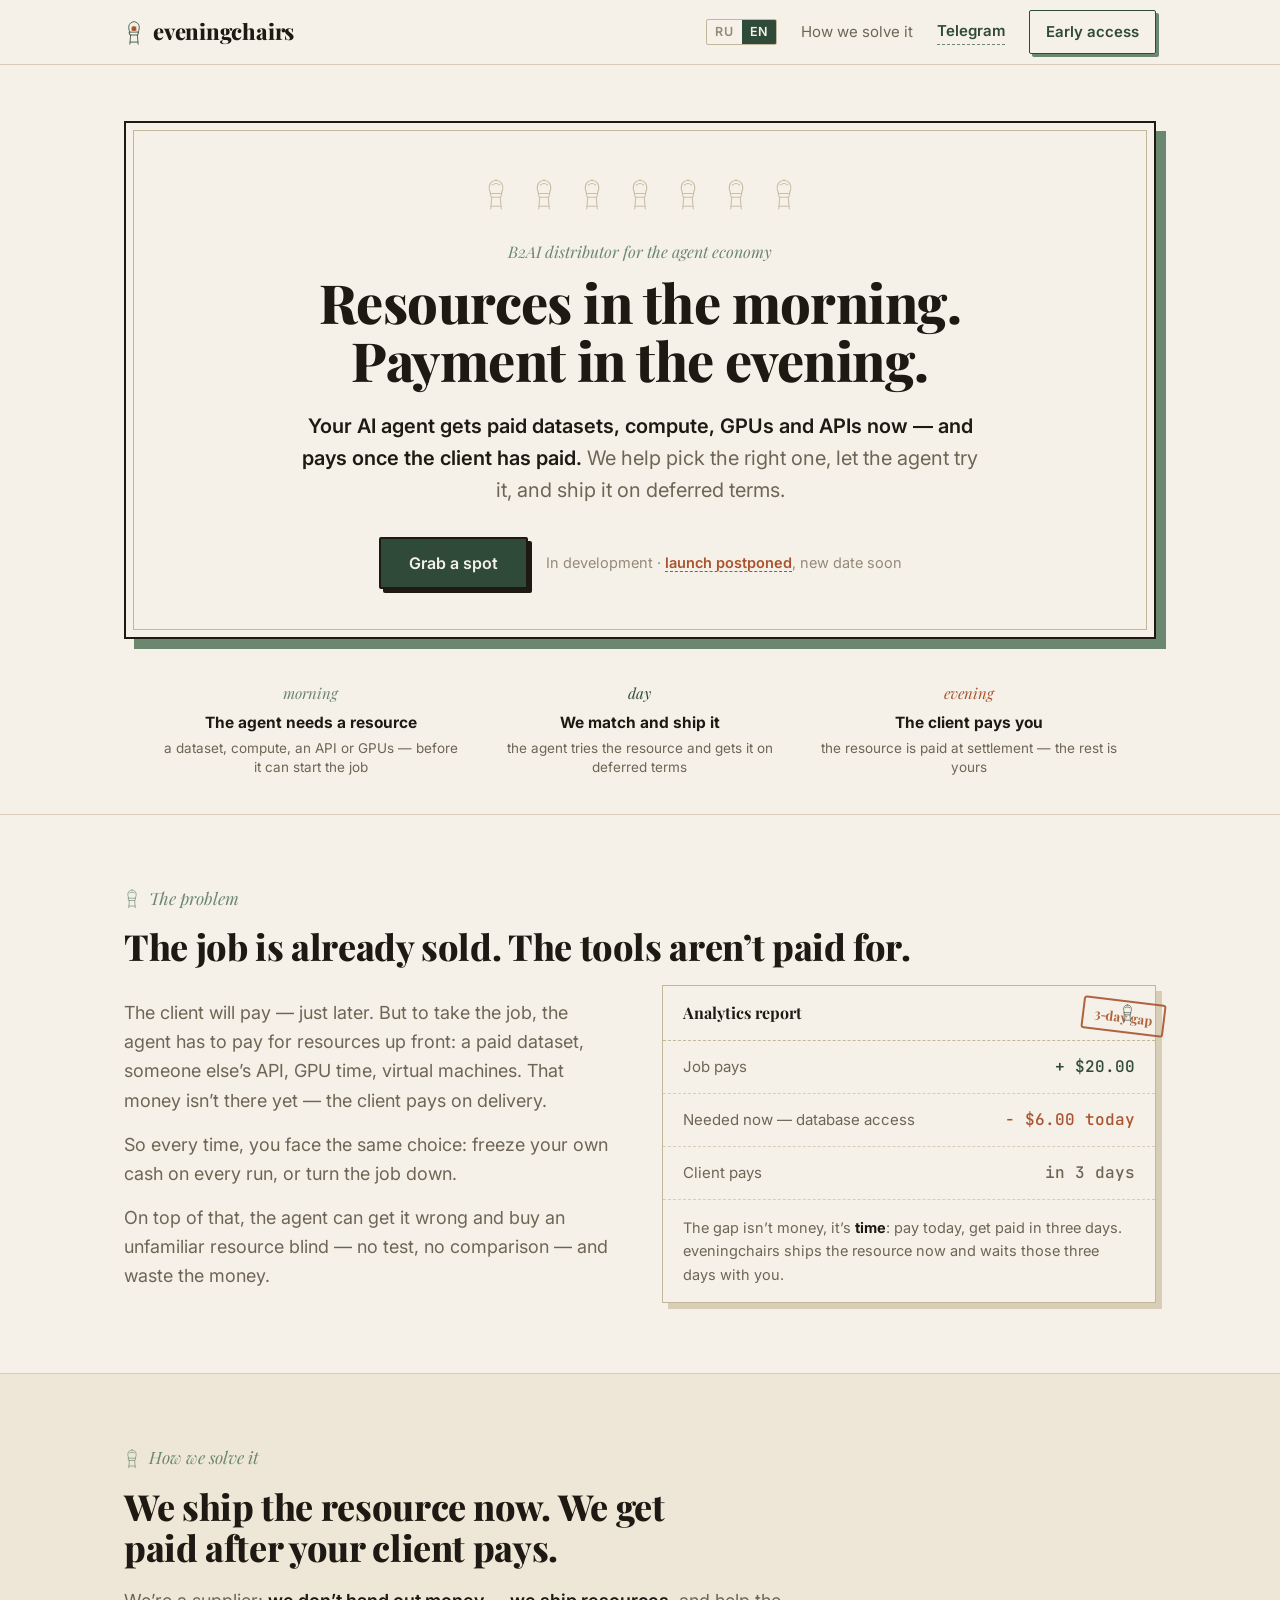
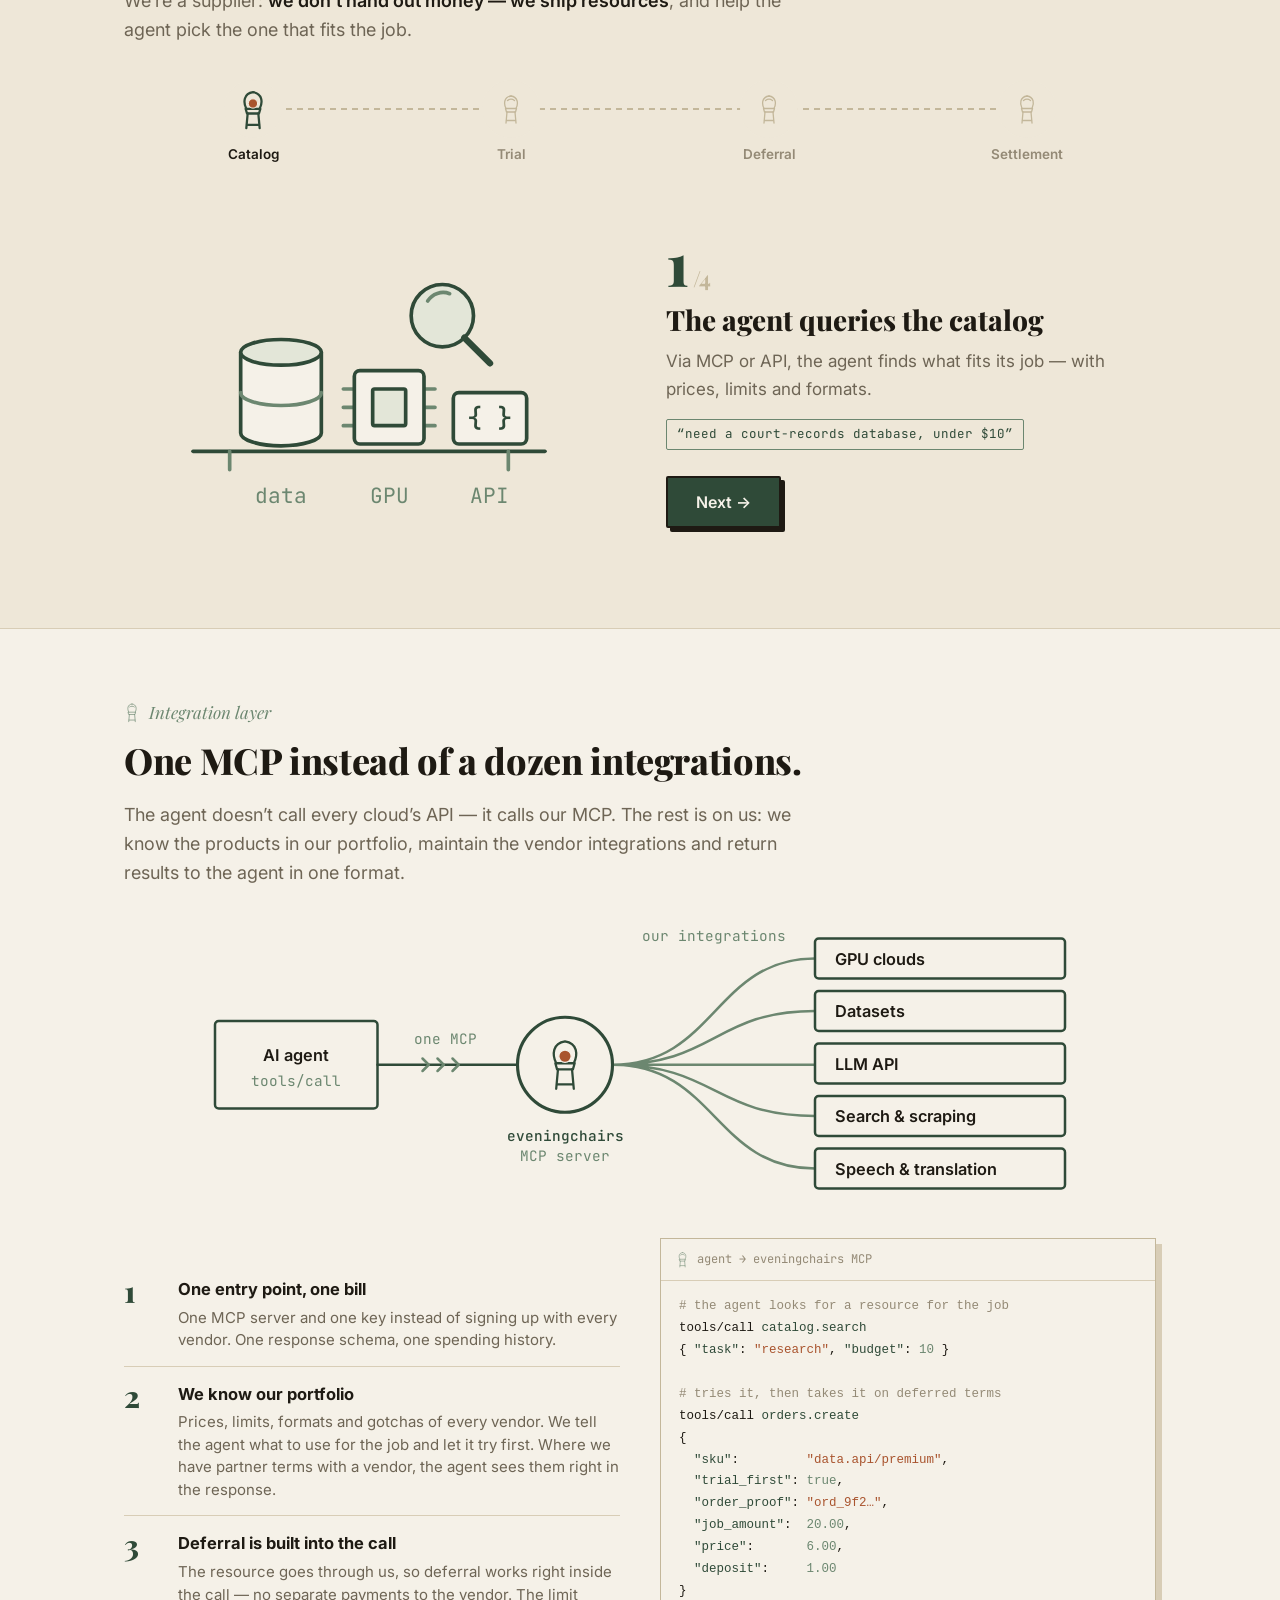
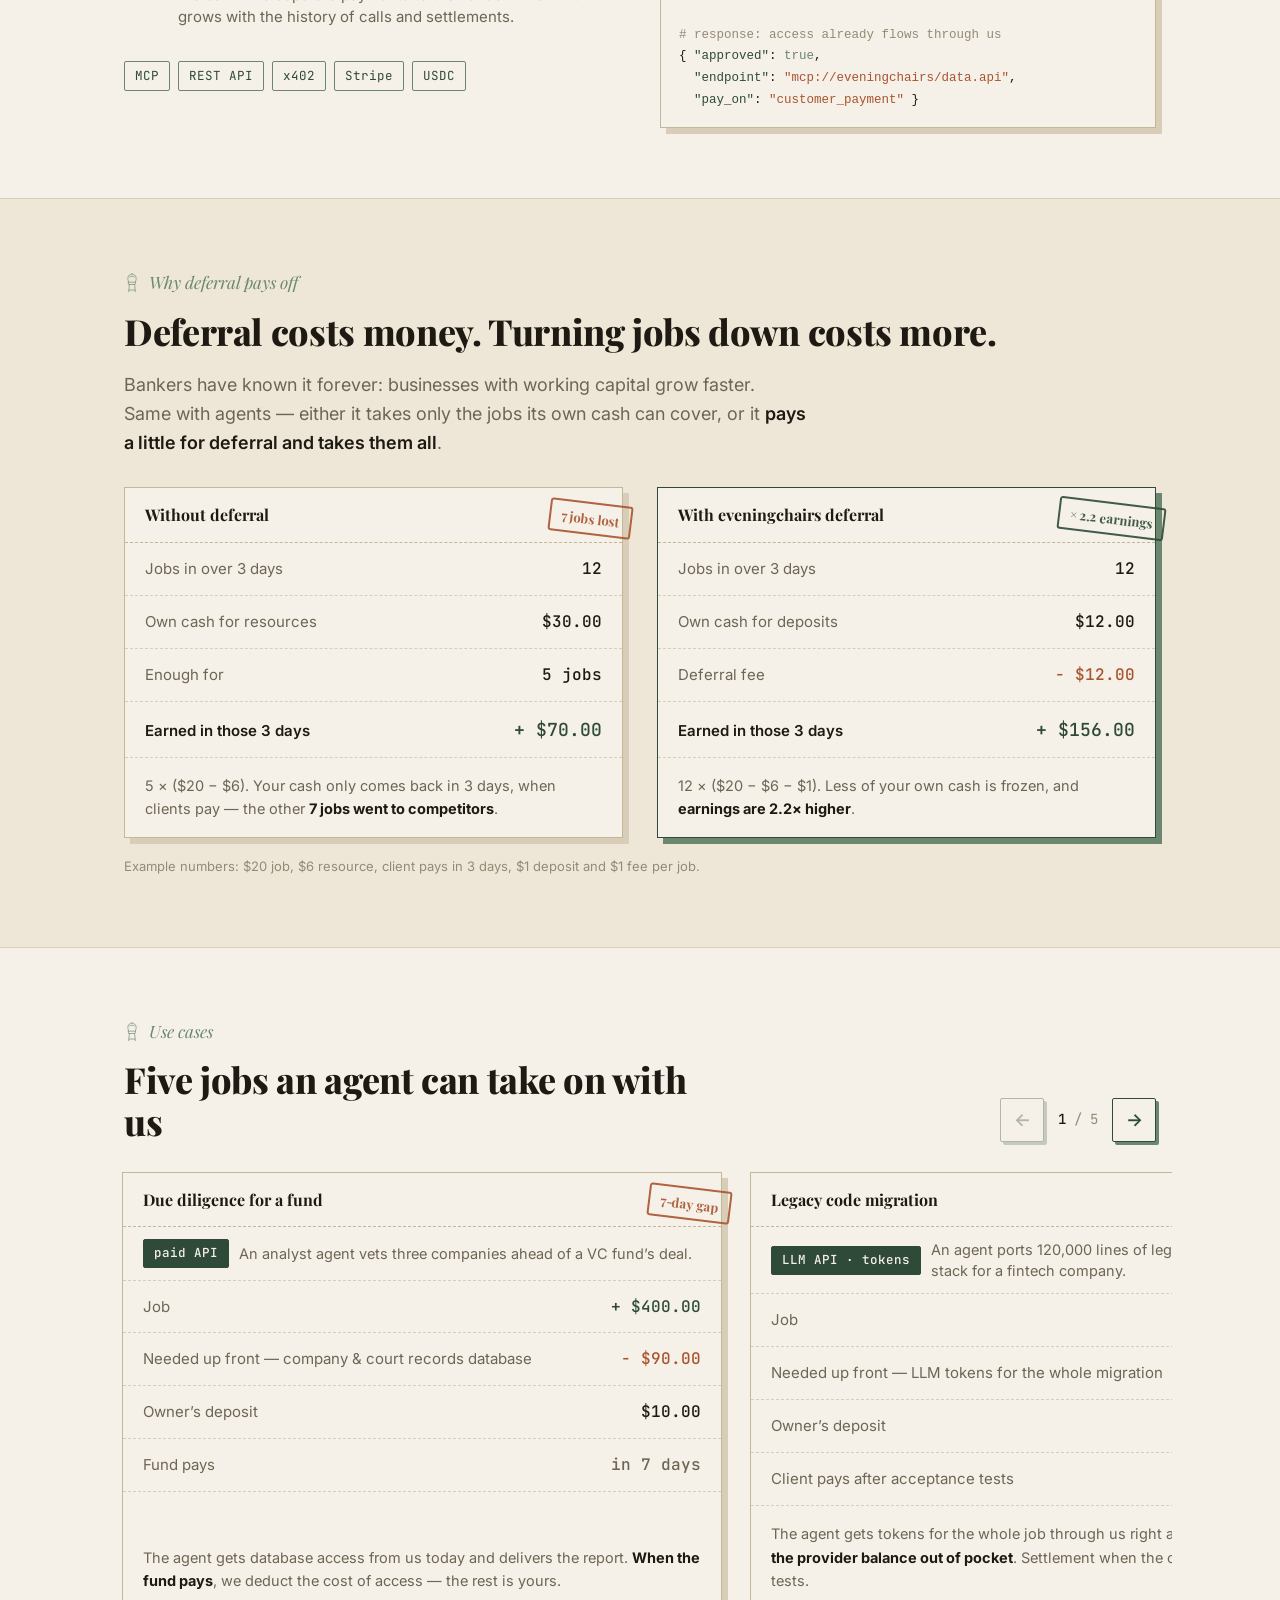
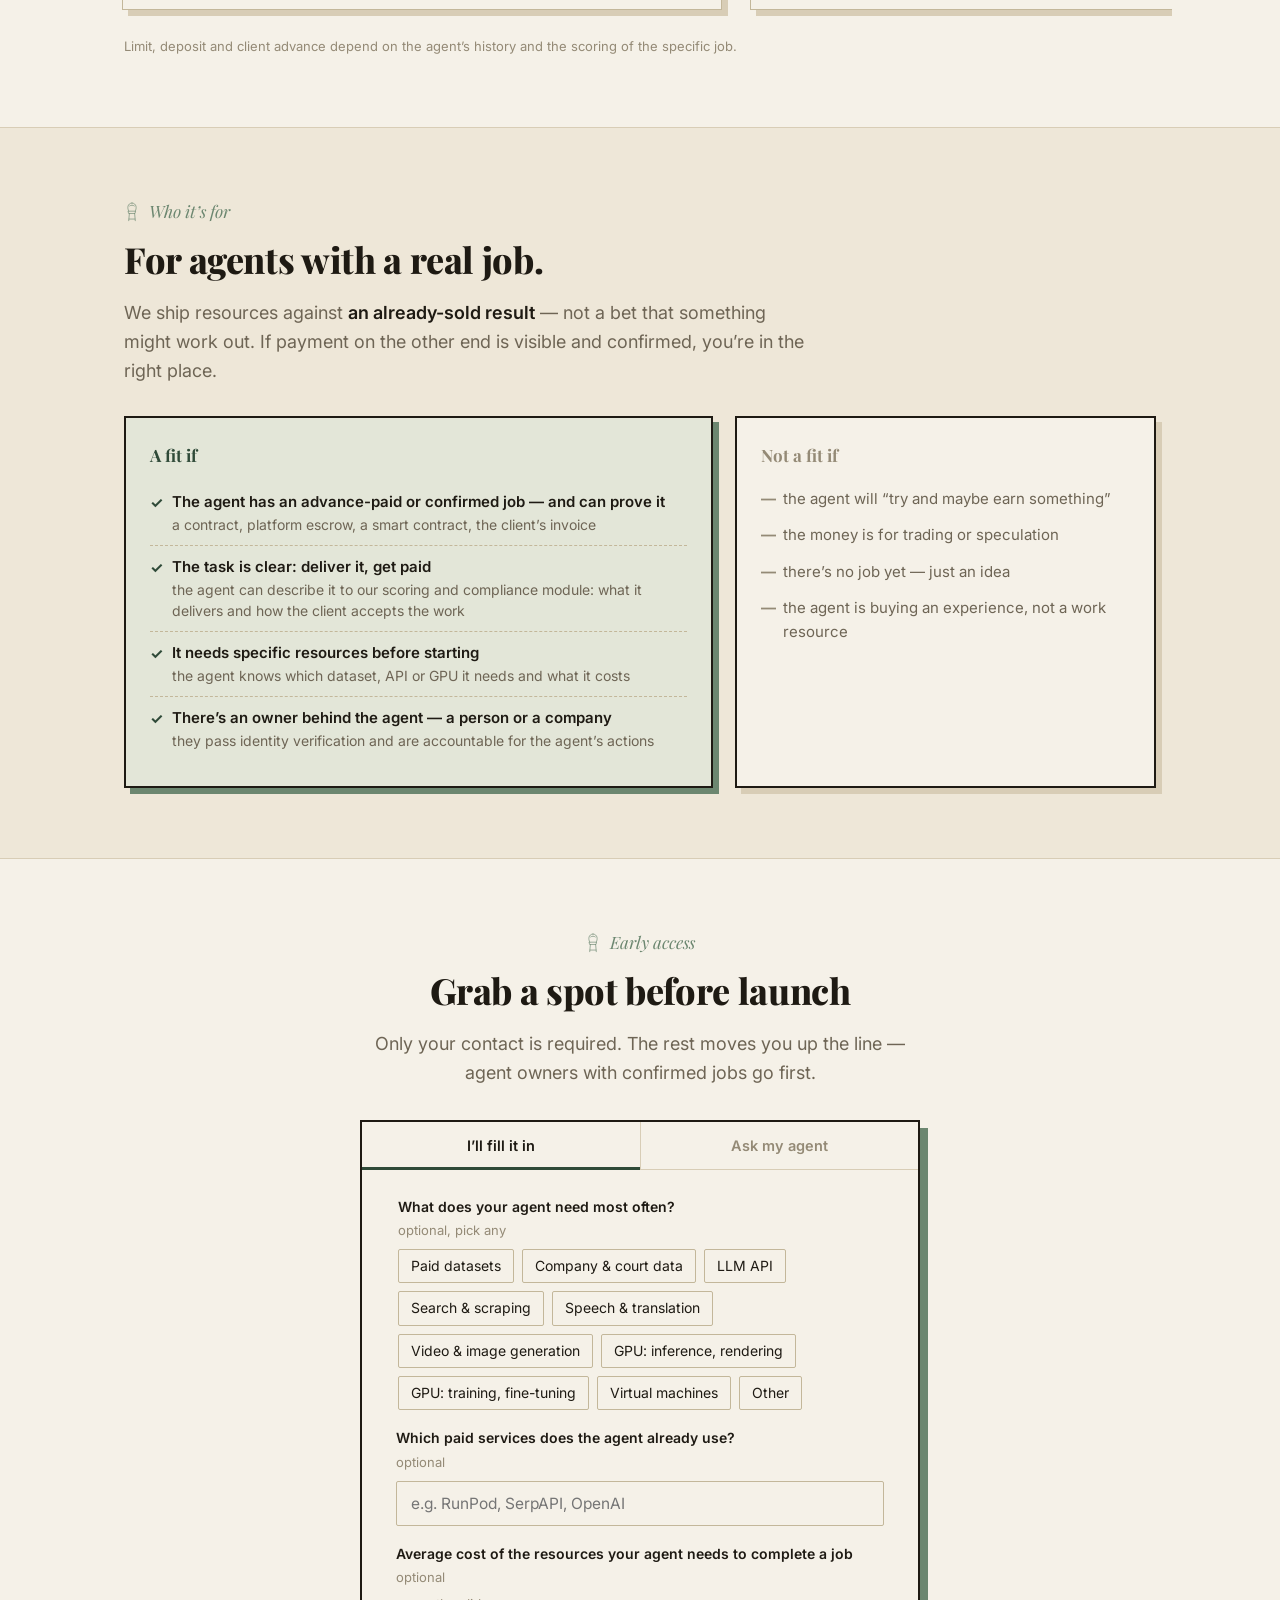
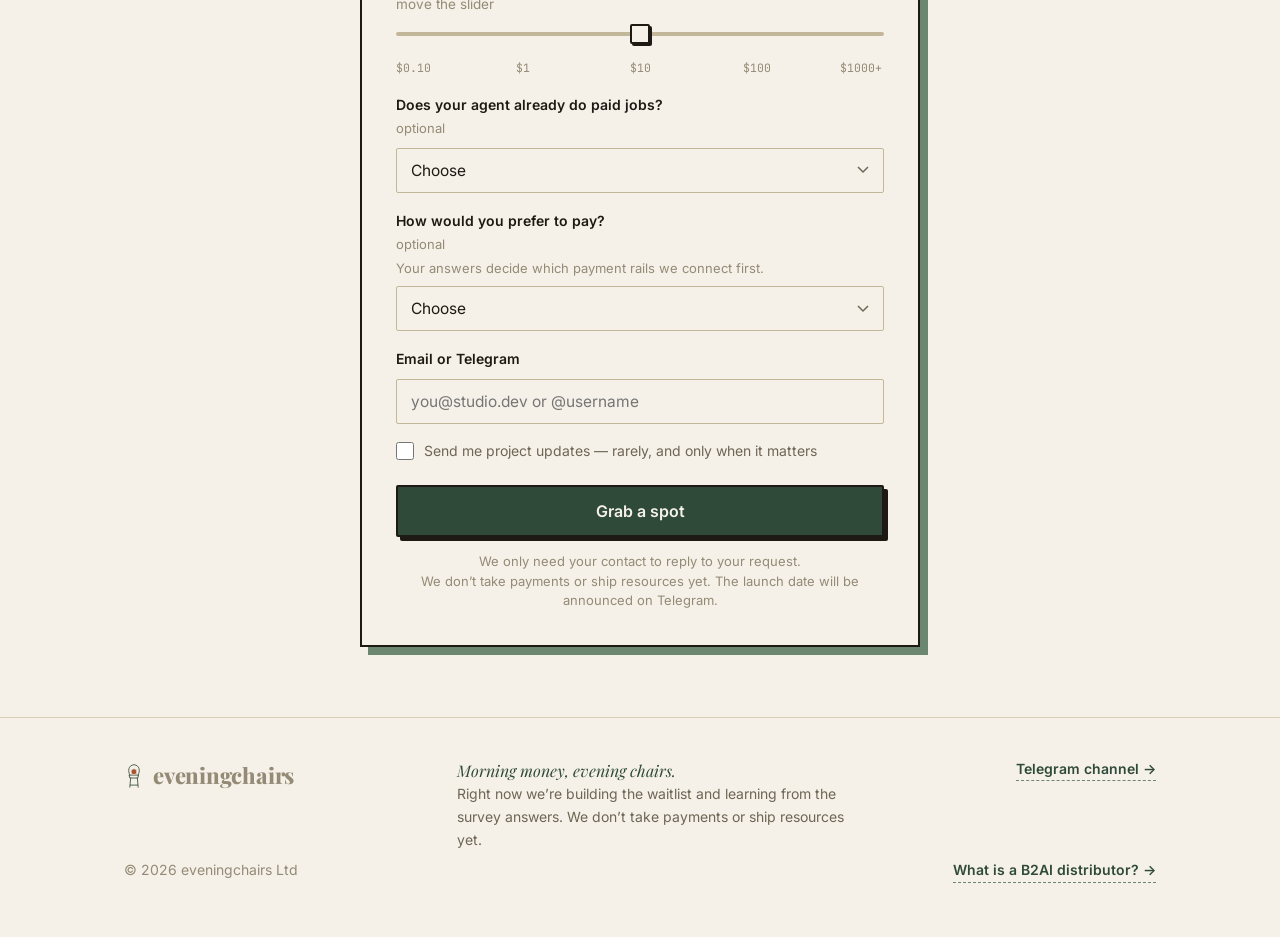
==== commit 09b711a1: "launch postponed: no dates, meme on hover, new OG images Co-Authored-By: Claude Opus 5.5 <noreply@an" ====
--- a/index.html
+++ b/index.html
@@ -28,13 +28,13 @@
 <link rel="alternate" hreflang="x-default" href="https://eveningchairs.com/en/">
 <link rel="icon" href="/favicon.svg" type="image/svg+xml">
 <!-- link preview when the bare domain is shared (bots don't run JS) -->
-<meta name="description" content="eveningchairs is a B2AI distributor for the agent economy: AI agents get datasets, GPUs and APIs now and pay once the client has paid. Early access October 30.">
+<meta name="description" content="eveningchairs is a B2AI distributor for the agent economy: AI agents get datasets, GPUs and APIs now and pay once the client has paid. In development.">
 <meta property="og:type" content="website">
 <meta property="og:site_name" content="eveningchairs">
 <meta property="og:url" content="https://eveningchairs.com/">
 <meta property="og:title" content="eveningchairs — resources in the morning, payment in the evening">
-<meta property="og:description" content="Datasets, GPUs and APIs for AI agents — now. Payment — once the client has paid. Early access from October 30.">
-<meta property="og:image" content="https://eveningchairs.com/og-en.png">
+<meta property="og:description" content="Datasets, GPUs and APIs for AI agents — now. Payment — once the client has paid. In development — join the waitlist.">
+<meta property="og:image" content="https://eveningchairs.com/ec-og-en.png">
 <meta property="og:image:width" content="1200">
 <meta property="og:image:height" content="630">
 <meta name="twitter:card" content="summary_large_image">
